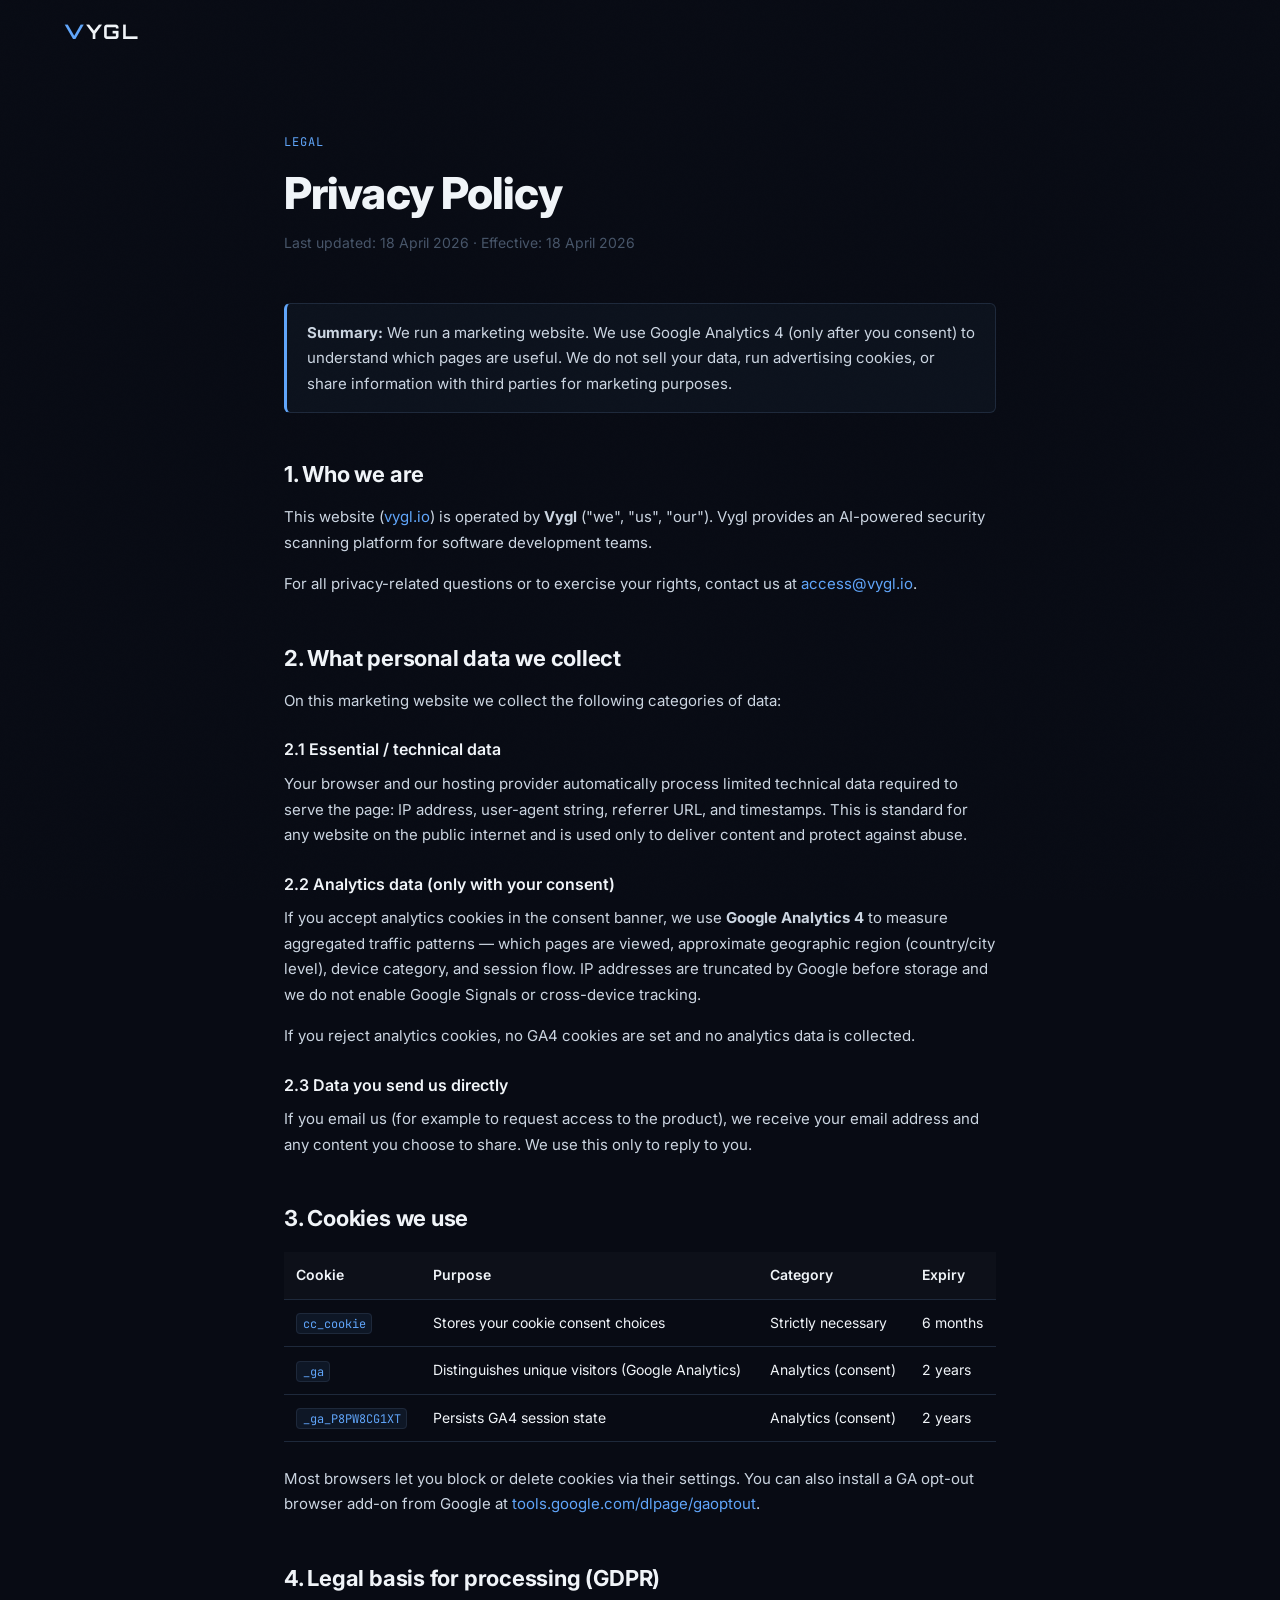
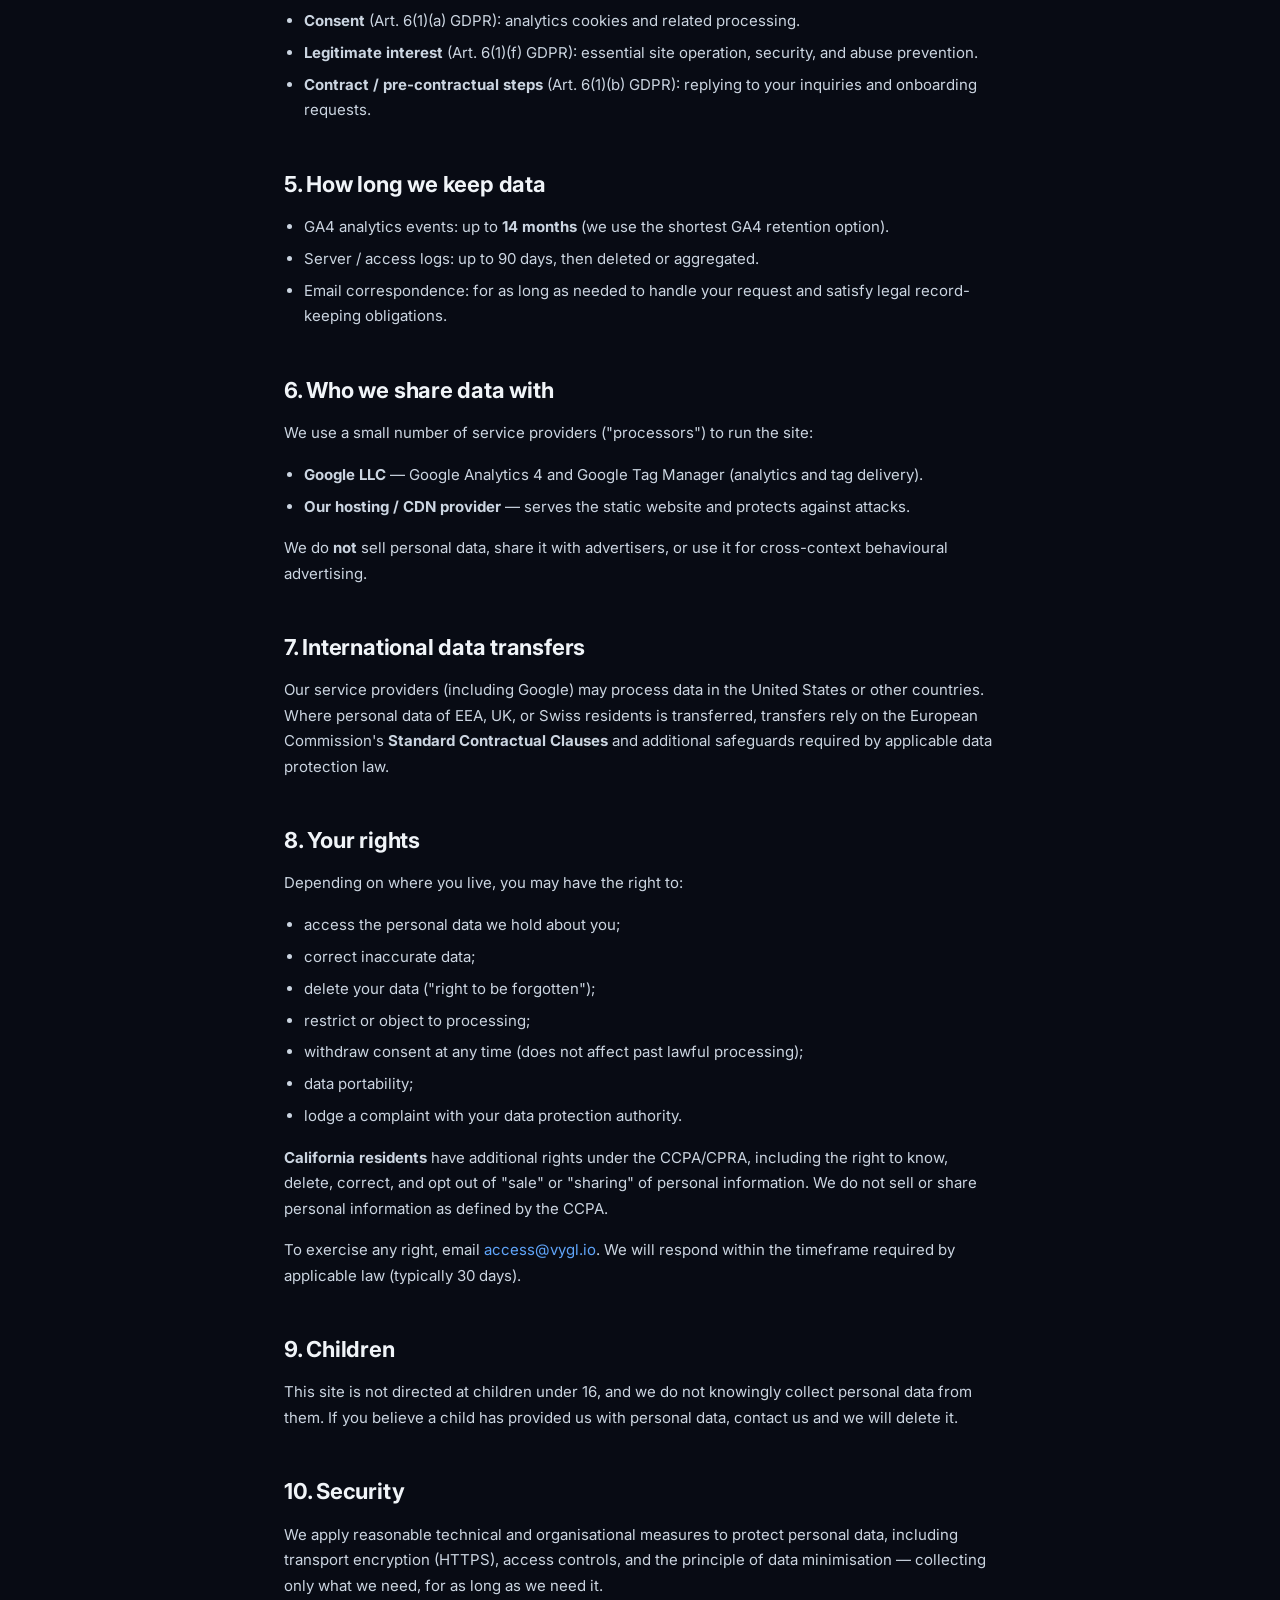
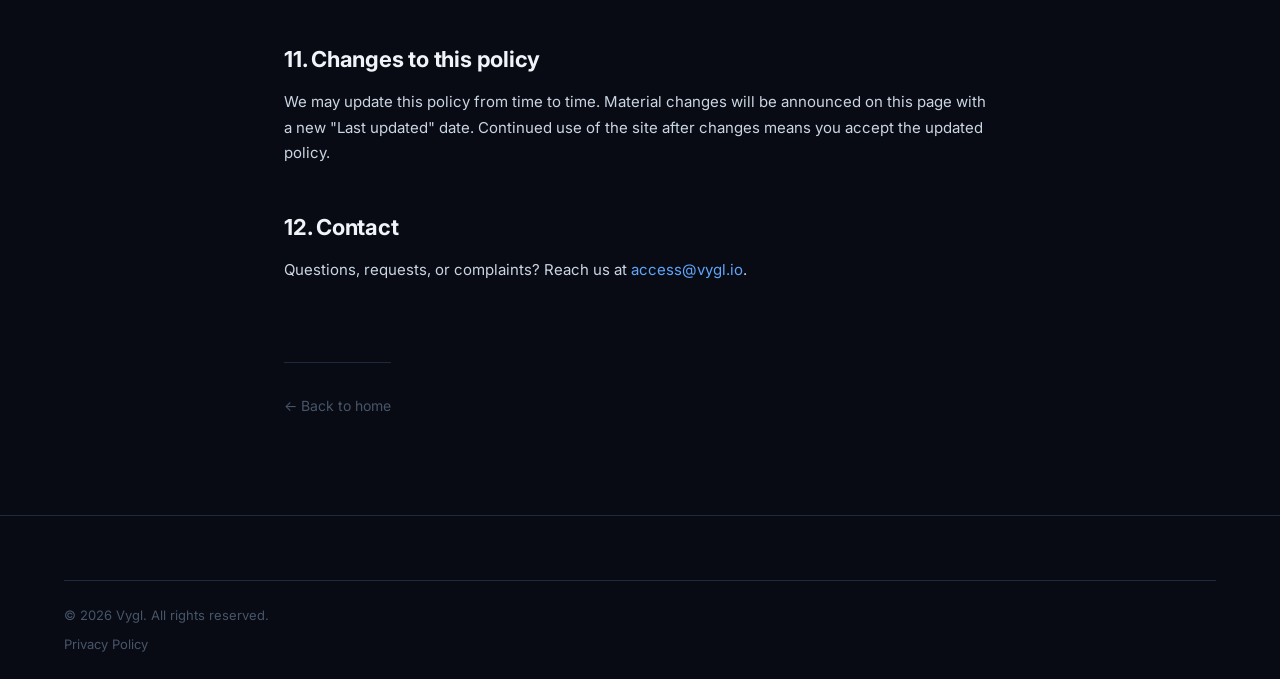
==== privacy.html @ 32848713 "Remove cookie consent banner and Consent Mode v2 Strips CookieConsent v3 library, init script, CSS t" ====
<!DOCTYPE html>
<html lang="en">
<head>
  <meta charset="UTF-8" />
  <meta name="viewport" content="width=device-width, initial-scale=1.0" />

  <!-- Google Tag Manager -->
  <script>(function(w,d,s,l,i){w[l]=w[l]||[];w[l].push({'gtm.start':
  new Date().getTime(),event:'gtm.js'});var f=d.getElementsByTagName(s)[0],
  j=d.createElement(s),dl=l!='dataLayer'?'&l='+l:'';j.async=true;j.src=
  'https://www.googletagmanager.com/gtm.js?id='+i+dl;f.parentNode.insertBefore(j,f);
  })(window,document,'script','dataLayer','GTM-MFRNC7RQ');</script>
  <!-- End Google Tag Manager -->

  <title>Privacy Policy — Vygl</title>
  <meta name="description" content="Vygl's Privacy Policy — what personal data we collect, how we use cookies and analytics, and your rights under GDPR and CCPA." />
  <meta name="robots" content="index, follow" />
  <link rel="canonical" href="https://vygl.io/privacy.html" />

  <meta property="og:type" content="website" />
  <meta property="og:url" content="https://vygl.io/privacy.html" />
  <meta property="og:title" content="Privacy Policy — Vygl" />
  <meta property="og:description" content="How Vygl handles your personal data, cookies, and privacy rights." />
  <meta property="og:image" content="https://vygl.io/og-image.png" />

  <meta name="theme-color" content="#080b14" />

  <link rel="preconnect" href="https://fonts.googleapis.com" />
  <link rel="preconnect" href="https://fonts.gstatic.com" crossorigin />
  <link href="https://fonts.googleapis.com/css2?family=Inter:wght@400;500;600;700;800&family=Orbitron:wght@500;700;900&family=JetBrains+Mono:wght@400;500&display=swap" rel="stylesheet" />
  <link rel="stylesheet" href="styles.css" />
  <link rel="icon" type="image/svg+xml" href="favicon.svg" />
  <link rel="icon" type="image/x-icon" href="favicon.ico" />
  <link rel="apple-touch-icon" href="apple-touch-icon.png" />

  <style>
    .legal-page {
      max-width: 760px;
      margin: 0 auto;
      padding: 8rem 1.5rem 6rem;
      color: var(--fg);
    }
    .legal-page .legal-kicker {
      display: inline-block;
      font-family: 'JetBrains Mono', monospace;
      font-size: 0.75rem;
      letter-spacing: 0.08em;
      color: var(--accent);
      text-transform: uppercase;
      margin-bottom: 1rem;
    }
    .legal-page h1 {
      font-size: clamp(2rem, 4vw, 2.75rem);
      font-weight: 800;
      line-height: 1.15;
      margin: 0 0 0.75rem;
      letter-spacing: -0.02em;
    }
    .legal-page .legal-meta {
      color: var(--fg-faint);
      font-size: 0.875rem;
      margin-bottom: 3rem;
    }
    .legal-page h2 {
      font-size: 1.375rem;
      font-weight: 700;
      margin: 2.75rem 0 0.75rem;
      letter-spacing: -0.01em;
    }
    .legal-page h3 {
      font-size: 1rem;
      font-weight: 600;
      margin: 1.5rem 0 0.5rem;
      color: var(--fg);
    }
    .legal-page p,
    .legal-page li {
      color: var(--fg-dim, #cbd5e1);
      line-height: 1.7;
      font-size: 0.9375rem;
    }
    .legal-page p {
      margin: 0 0 1rem;
    }
    .legal-page ul {
      padding-left: 1.25rem;
      margin: 0 0 1rem;
    }
    .legal-page li {
      margin-bottom: 0.4rem;
    }
    .legal-page a {
      color: var(--accent);
      text-decoration: none;
      border-bottom: 1px solid transparent;
      transition: border-color 0.15s ease;
    }
    .legal-page a:hover {
      border-bottom-color: var(--accent);
    }
    .legal-page table {
      width: 100%;
      border-collapse: collapse;
      margin: 1rem 0 1.5rem;
      font-size: 0.875rem;
    }
    .legal-page th,
    .legal-page td {
      text-align: left;
      padding: 0.75rem;
      border-bottom: 1px solid var(--border);
    }
    .legal-page th {
      color: var(--fg);
      font-weight: 600;
      background: rgba(255, 255, 255, 0.02);
    }
    .legal-page code {
      font-family: 'JetBrains Mono', monospace;
      font-size: 0.85em;
      background: rgba(96, 165, 250, 0.08);
      border: 1px solid var(--border);
      border-radius: 4px;
      padding: 0.1rem 0.35rem;
      color: var(--accent);
    }
    .legal-page .legal-callout {
      border: 1px solid var(--border);
      border-left: 3px solid var(--accent);
      background: rgba(96, 165, 250, 0.04);
      padding: 1rem 1.25rem;
      border-radius: 6px;
      margin: 1.5rem 0;
    }
    .legal-page .legal-callout p:last-child {
      margin-bottom: 0;
    }
    .legal-page .back-link {
      display: inline-flex;
      align-items: center;
      gap: 0.4rem;
      color: var(--fg-faint);
      font-size: 0.875rem;
      margin-top: 4rem;
      padding-top: 2rem;
      border-top: 1px solid var(--border);
    }
  </style>
</head>
<body>

  <!-- Google Tag Manager (noscript) -->
  <noscript><iframe src="https://www.googletagmanager.com/ns.html?id=GTM-MFRNC7RQ"
  height="0" width="0" style="display:none;visibility:hidden"></iframe></noscript>
  <!-- End Google Tag Manager (noscript) -->

  <nav class="navbar" id="navbar">
    <div class="nav-inner">
      <a href="/" class="nav-logo">
        <span class="logo-v">V</span><span class="logo-text">YGL</span>
      </a>
    </div>
  </nav>

  <main class="legal-page">
    <span class="legal-kicker">Legal</span>
    <h1>Privacy Policy</h1>
    <p class="legal-meta">Last updated: 18 April 2026 · Effective: 18 April 2026</p>

    <div class="legal-callout">
      <p><strong>Summary:</strong> We run a marketing website. We use Google Analytics 4 (only after you consent) to understand which pages are useful. We do not sell your data, run advertising cookies, or share information with third parties for marketing purposes.</p>
    </div>

    <h2>1. Who we are</h2>
    <p>This website (<a href="https://vygl.io">vygl.io</a>) is operated by <strong>Vygl</strong> ("we", "us", "our"). Vygl provides an AI-powered security scanning platform for software development teams.</p>
    <p>For all privacy-related questions or to exercise your rights, contact us at <a href="mailto:access@vygl.io">access@vygl.io</a>.</p>

    <h2>2. What personal data we collect</h2>
    <p>On this marketing website we collect the following categories of data:</p>

    <h3>2.1 Essential / technical data</h3>
    <p>Your browser and our hosting provider automatically process limited technical data required to serve the page: IP address, user-agent string, referrer URL, and timestamps. This is standard for any website on the public internet and is used only to deliver content and protect against abuse.</p>

    <h3>2.2 Analytics data (only with your consent)</h3>
    <p>If you accept analytics cookies in the consent banner, we use <strong>Google Analytics 4</strong> to measure aggregated traffic patterns — which pages are viewed, approximate geographic region (country/city level), device category, and session flow. IP addresses are truncated by Google before storage and we do not enable Google Signals or cross-device tracking.</p>
    <p>If you reject analytics cookies, no GA4 cookies are set and no analytics data is collected.</p>

    <h3>2.3 Data you send us directly</h3>
    <p>If you email us (for example to request access to the product), we receive your email address and any content you choose to share. We use this only to reply to you.</p>

    <h2>3. Cookies we use</h2>
    <table>
      <thead>
        <tr><th>Cookie</th><th>Purpose</th><th>Category</th><th>Expiry</th></tr>
      </thead>
      <tbody>
        <tr><td><code>cc_cookie</code></td><td>Stores your cookie consent choices</td><td>Strictly necessary</td><td>6 months</td></tr>
        <tr><td><code>_ga</code></td><td>Distinguishes unique visitors (Google Analytics)</td><td>Analytics (consent)</td><td>2 years</td></tr>
        <tr><td><code>_ga_P8PW8CG1XT</code></td><td>Persists GA4 session state</td><td>Analytics (consent)</td><td>2 years</td></tr>
      </tbody>
    </table>
    <p>Most browsers let you block or delete cookies via their settings. You can also install a GA opt-out browser add-on from Google at <a href="https://tools.google.com/dlpage/gaoptout" target="_blank" rel="noopener">tools.google.com/dlpage/gaoptout</a>.</p>

    <h2>4. Legal basis for processing (GDPR)</h2>
    <ul>
      <li><strong>Consent</strong> (Art. 6(1)(a) GDPR): analytics cookies and related processing.</li>
      <li><strong>Legitimate interest</strong> (Art. 6(1)(f) GDPR): essential site operation, security, and abuse prevention.</li>
      <li><strong>Contract / pre-contractual steps</strong> (Art. 6(1)(b) GDPR): replying to your inquiries and onboarding requests.</li>
    </ul>

    <h2>5. How long we keep data</h2>
    <ul>
      <li>GA4 analytics events: up to <strong>14 months</strong> (we use the shortest GA4 retention option).</li>
      <li>Server / access logs: up to 90 days, then deleted or aggregated.</li>
      <li>Email correspondence: for as long as needed to handle your request and satisfy legal record-keeping obligations.</li>
    </ul>

    <h2>6. Who we share data with</h2>
    <p>We use a small number of service providers ("processors") to run the site:</p>
    <ul>
      <li><strong>Google LLC</strong> — Google Analytics 4 and Google Tag Manager (analytics and tag delivery).</li>
      <li><strong>Our hosting / CDN provider</strong> — serves the static website and protects against attacks.</li>
    </ul>
    <p>We do <strong>not</strong> sell personal data, share it with advertisers, or use it for cross-context behavioural advertising.</p>

    <h2>7. International data transfers</h2>
    <p>Our service providers (including Google) may process data in the United States or other countries. Where personal data of EEA, UK, or Swiss residents is transferred, transfers rely on the European Commission's <strong>Standard Contractual Clauses</strong> and additional safeguards required by applicable data protection law.</p>

    <h2>8. Your rights</h2>
    <p>Depending on where you live, you may have the right to:</p>
    <ul>
      <li>access the personal data we hold about you;</li>
      <li>correct inaccurate data;</li>
      <li>delete your data ("right to be forgotten");</li>
      <li>restrict or object to processing;</li>
      <li>withdraw consent at any time (does not affect past lawful processing);</li>
      <li>data portability;</li>
      <li>lodge a complaint with your data protection authority.</li>
    </ul>
    <p><strong>California residents</strong> have additional rights under the CCPA/CPRA, including the right to know, delete, correct, and opt out of "sale" or "sharing" of personal information. We do not sell or share personal information as defined by the CCPA.</p>
    <p>To exercise any right, email <a href="mailto:access@vygl.io">access@vygl.io</a>. We will respond within the timeframe required by applicable law (typically 30 days).</p>

    <h2>9. Children</h2>
    <p>This site is not directed at children under 16, and we do not knowingly collect personal data from them. If you believe a child has provided us with personal data, contact us and we will delete it.</p>

    <h2>10. Security</h2>
    <p>We apply reasonable technical and organisational measures to protect personal data, including transport encryption (HTTPS), access controls, and the principle of data minimisation — collecting only what we need, for as long as we need it.</p>

    <h2>11. Changes to this policy</h2>
    <p>We may update this policy from time to time. Material changes will be announced on this page with a new "Last updated" date. Continued use of the site after changes means you accept the updated policy.</p>

    <h2>12. Contact</h2>
    <p>Questions, requests, or complaints? Reach us at <a href="mailto:access@vygl.io">access@vygl.io</a>.</p>

    <a href="/" class="back-link">← Back to home</a>
  </main>

  <footer class="footer">
    <div class="container">
      <div class="footer-bottom">
        <p>&copy; 2026 Vygl. All rights reserved.</p>
        <p class="footer-legal">
          <a href="/privacy.html">Privacy Policy</a>
        </p>
      </div>
    </div>
  </footer>
</body>
</html>
---- styles.css ----
/* ═══════════════════════════════════════════
   Vygl Landing Page — Styles
   ═══════════════════════════════════════════ */

/* ─── Reset & Base ─── */
*, *::before, *::after {
  margin: 0;
  padding: 0;
  box-sizing: border-box;
}

.sr-only {
  position: absolute;
  width: 1px;
  height: 1px;
  padding: 0;
  margin: -1px;
  overflow: hidden;
  clip: rect(0, 0, 0, 0);
  white-space: nowrap;
  border: 0;
}

:root {
  --bg: #080b14;
  --bg-elevated: #0a0e1a;
  --bg-card: #111827;
  --fg: #f0f4f8;
  --fg-muted: #94a3b8;
  --fg-faint: #475569;
  --border: #1e293b;
  --border-hover: #334155;
  --accent: #60a5fa;
  --accent-hover: #93bbfd;
  --purple: #a78bfa;
  --purple-bg: rgba(167, 139, 250, 0.1);
  --blue: #60a5fa;
  --blue-bg: rgba(96, 165, 250, 0.1);
  --red: #f87171;
  --red-bg: rgba(248, 113, 113, 0.1);
  --emerald: #34d399;
  --emerald-bg: rgba(52, 211, 153, 0.1);
  --violet: #c084fc;
  --violet-bg: rgba(192, 132, 252, 0.1);
  --orange: #fb923c;
  --yellow: #facc15;
  --cyan: #22d3ee;
  --radius: 12px;
  --radius-sm: 8px;
  --radius-xs: 6px;
  --font-sans: 'Inter', system-ui, -apple-system, sans-serif;
  --font-display: 'Orbitron', sans-serif;
  --font-mono: 'JetBrains Mono', 'Fira Code', monospace;
}

html {
  scroll-behavior: smooth;
  -webkit-font-smoothing: antialiased;
  -moz-osx-font-smoothing: grayscale;
}

body {
  font-family: var(--font-sans);
  background: var(--bg);
  color: var(--fg);
  line-height: 1.6;
  overflow-x: hidden;
}

a {
  color: inherit;
  text-decoration: none;
}

img { max-width: 100%; }

.container {
  max-width: 1200px;
  margin: 0 auto;
  padding: 0 1.5rem;
}

/* ─── Buttons ─── */
.btn {
  display: inline-flex;
  align-items: center;
  gap: 0.5rem;
  padding: 0.625rem 1.25rem;
  border-radius: var(--radius-sm);
  font-size: 0.875rem;
  font-weight: 600;
  cursor: pointer;
  transition: all 0.2s ease;
  border: 1px solid transparent;
  white-space: nowrap;
}

.btn-primary {
  background: linear-gradient(135deg, #3b82f6 0%, #2563eb 100%);
  color: #fff;
  border-color: rgba(96, 165, 250, 0.3);
  box-shadow: 0 0 20px rgba(59, 130, 246, 0.15), inset 0 1px 0 rgba(255,255,255,0.1);
}
.btn-primary:hover {
  background: linear-gradient(135deg, #60a5fa 0%, #3b82f6 100%);
  box-shadow: 0 0 30px rgba(59, 130, 246, 0.25), inset 0 1px 0 rgba(255,255,255,0.1);
  transform: translateY(-1px);
}

.btn-outline {
  border-color: var(--border);
  color: var(--fg-muted);
  background: transparent;
}
.btn-outline:hover {
  border-color: var(--border-hover);
  color: var(--fg);
  background: rgba(255,255,255,0.03);
}

.btn-ghost {
  color: var(--fg-muted);
  background: transparent;
}
.btn-ghost:hover {
  color: var(--fg);
  background: rgba(255,255,255,0.05);
}

.btn-lg {
  padding: 0.75rem 1.75rem;
  font-size: 0.9375rem;
}

/* ─── Navbar ─── */
.navbar {
  position: fixed;
  top: 0;
  left: 0;
  right: 0;
  z-index: 100;
  transition: all 0.3s ease;
  border-bottom: 1px solid transparent;
}

.navbar.scrolled {
  background: rgba(8, 11, 20, 0.85);
  backdrop-filter: blur(20px);
  -webkit-backdrop-filter: blur(20px);
  border-bottom-color: var(--border);
}

.nav-inner {
  max-width: 1200px;
  margin: 0 auto;
  padding: 0 1.5rem;
  height: 4rem;
  display: flex;
  align-items: center;
  justify-content: space-between;
}

.nav-logo {
  font-family: var(--font-display);
  font-weight: 700;
  font-size: 1.25rem;
  letter-spacing: 0.08em;
  display: flex;
  align-items: center;
}

.logo-v { color: var(--accent); }
.logo-text { color: var(--fg); }

.nav-links {
  display: flex;
  align-items: center;
  gap: 2rem;
}

.nav-links a {
  font-size: 0.875rem;
  color: var(--fg-muted);
  transition: color 0.2s;
  font-weight: 500;
}

.nav-links a:hover { color: var(--fg); }

.nav-actions {
  display: flex;
  align-items: center;
  gap: 0.75rem;
}

/* Hamburger button */
.mobile-menu-btn {
  display: none;
  background: none;
  border: none;
  color: var(--fg-muted);
  cursor: pointer;
  padding: 0.5rem;
  width: 40px;
  height: 40px;
  position: relative;
  z-index: 102;
  flex-direction: column;
  align-items: center;
  justify-content: center;
  gap: 5px;
}

.burger-line {
  display: block;
  width: 22px;
  height: 2.5px;
  background: var(--fg);
  border-radius: 2px;
  transition: transform 0.35s cubic-bezier(0.4, 0, 0.2, 1),
              opacity 0.25s ease,
              width 0.3s ease;
  transform-origin: center;
}

.mobile-menu-btn:hover .burger-line {
  background: var(--fg);
}

/* Morph to X when open */
.mobile-menu-btn.active .burger-line-1 {
  transform: translateY(7px) rotate(45deg);
  background: var(--fg);
}

.mobile-menu-btn.active .burger-line-2 {
  opacity: 0;
  width: 0;
}

.mobile-menu-btn.active .burger-line-3 {
  transform: translateY(-7px) rotate(-45deg);
  background: var(--fg);
}

/* Backdrop overlay */
.mobile-nav-overlay {
  position: fixed;
  inset: 0;
  background: rgba(0, 0, 0, 0.5);
  backdrop-filter: blur(4px);
  -webkit-backdrop-filter: blur(4px);
  z-index: 99;
  opacity: 0;
  visibility: hidden;
  transition: opacity 0.35s ease, visibility 0.35s ease;
}

.mobile-nav-overlay.active {
  opacity: 1;
  visibility: visible;
}

/* Slide-in panel */
.mobile-nav {
  position: fixed;
  top: 0;
  right: 0;
  bottom: 0;
  width: min(320px, 85vw);
  z-index: 101;
  background: var(--bg);
  border-left: 1px solid var(--border);
  display: flex;
  flex-direction: column;
  transform: translateX(100%);
  transition: transform 0.4s cubic-bezier(0.4, 0, 0.2, 1);
  box-shadow: -16px 0 48px rgba(0, 0, 0, 0.3);
  overflow-y: auto;
}

.mobile-nav.open {
  transform: translateX(0);
}

/* Nav links */
.mobile-nav-links {
  flex: 1;
  display: flex;
  flex-direction: column;
  padding: 5rem 0 1rem;
}

.mobile-nav-link {
  display: flex;
  align-items: center;
  justify-content: space-between;
  padding: 0.875rem 1.5rem;
  font-size: 1rem;
  font-weight: 500;
  color: var(--fg-muted);
  text-decoration: none;
  border-bottom: 1px solid var(--border);
  transition: color 0.2s, background 0.2s, padding-left 0.3s;
  opacity: 0;
  transform: translateX(20px);
}

.mobile-nav-link:first-child {
  border-top: 1px solid var(--border);
}

.mobile-nav-link svg {
  color: var(--fg-faint);
  opacity: 0;
  transform: translateX(-4px);
  transition: opacity 0.2s, transform 0.2s, color 0.2s;
}

.mobile-nav-link:hover,
.mobile-nav-link:active {
  color: var(--fg);
  background: rgba(255, 255, 255, 0.03);
  padding-left: 1.75rem;
}

.mobile-nav-link:hover svg,
.mobile-nav-link:active svg {
  opacity: 1;
  transform: translateX(0);
  color: var(--accent);
}

/* Staggered entry animation */
.mobile-nav.open .mobile-nav-link {
  opacity: 1;
  transform: translateX(0);
  transition: color 0.2s, background 0.2s, padding-left 0.3s,
              opacity 0.4s ease, transform 0.4s ease;
}

.mobile-nav.open .mobile-nav-link:nth-child(1) { transition-delay: 0.08s; }
.mobile-nav.open .mobile-nav-link:nth-child(2) { transition-delay: 0.13s; }
.mobile-nav.open .mobile-nav-link:nth-child(3) { transition-delay: 0.18s; }
.mobile-nav.open .mobile-nav-link:nth-child(4) { transition-delay: 0.23s; }
.mobile-nav.open .mobile-nav-link:nth-child(5) { transition-delay: 0.28s; }
.mobile-nav.open .mobile-nav-link:nth-child(6) { transition-delay: 0.33s; }

/* Footer area */
.mobile-nav-footer {
  padding: 1.25rem 1.5rem;
  border-top: 1px solid var(--border);
  display: flex;
  flex-direction: column;
  gap: 1rem;
  opacity: 0;
  transform: translateY(10px);
  transition: opacity 0.4s ease 0.3s, transform 0.4s ease 0.3s;
}

.mobile-nav.open .mobile-nav-footer {
  opacity: 1;
  transform: translateY(0);
  transition-delay: 0.35s;
}

.mobile-nav-theme {
  display: flex;
  align-items: center;
}

.mobile-theme-toggle {
  display: flex;
  align-items: center;
  gap: 0.5rem;
  width: auto;
  height: auto;
  padding: 0.5rem 0;
  background: none;
  border: none;
  border-radius: 0;
  justify-content: flex-start;
  cursor: pointer;
  color: var(--fg-muted);
  font-family: var(--font-sans);
  font-size: 0.8125rem;
  transition: color 0.2s;
}

.mobile-theme-toggle svg {
  flex-shrink: 0;
  width: 18px;
  height: 18px;
}

/* Ensure correct icon shows in mobile toggle */
.mobile-theme-toggle .icon-moon,
.mobile-theme-toggle .icon-sun { display: none; }
:root .mobile-theme-toggle .icon-moon { display: block; }
:root .mobile-theme-toggle .icon-sun { display: none; }
[data-theme="light"] .mobile-theme-toggle .icon-sun { display: block; }
[data-theme="light"] .mobile-theme-toggle .icon-moon { display: none; }
[data-theme="dark"] .mobile-theme-toggle .icon-moon { display: block; }
[data-theme="dark"] .mobile-theme-toggle .icon-sun { display: none; }

.mobile-theme-toggle:hover {
  color: var(--fg);
}

.mobile-theme-label {
  font-size: 0.8125rem;
}

.mobile-nav-cta {
  width: 100%;
  justify-content: center;
  padding: 0.75rem 1.25rem;
  font-size: 0.9375rem;
}

/* ─── Hero ─── */
.hero {
  position: relative;
  min-height: 100vh;
  display: flex;
  align-items: center;
  overflow: hidden;
  padding: 6rem 0 4rem;
}

.hero-bg-grid {
  position: absolute;
  inset: 0;
  background-image: radial-gradient(circle, var(--fg-faint) 1px, transparent 1px);
  background-size: 28px 28px;
  opacity: 0.25;
  mask-image: radial-gradient(ellipse 80% 70% at 50% 40%, black 40%, transparent 75%);
  -webkit-mask-image: radial-gradient(ellipse 70% 60% at 50% 40%, black 30%, transparent 70%);
}

.hero-glow {
  position: absolute;
  border-radius: 50%;
  filter: blur(100px);
  pointer-events: none;
}

.hero-glow-1 {
  width: 600px;
  height: 600px;
  background: rgba(59, 130, 246, 0.08);
  top: -10%;
  right: -5%;
  animation: glow-drift 8s ease-in-out infinite;
}

.hero-glow-2 {
  width: 400px;
  height: 400px;
  background: rgba(167, 139, 250, 0.06);
  bottom: 10%;
  left: -5%;
  animation: glow-drift 10s ease-in-out infinite reverse;
}

@keyframes glow-drift {
  0%, 100% { transform: translate(0, 0); }
  50% { transform: translate(20px, -20px); }
}

/* ─── Reusable section background patterns ─── */

/* Dot grid — same as hero, different mask positions */
.section-grid {
  position: absolute;
  inset: 0;
  background-image: radial-gradient(circle, var(--fg-faint) 1px, transparent 1px);
  background-size: 28px 28px;
  opacity: 0.18;
  pointer-events: none;
}

.section-grid-center {
  mask-image: radial-gradient(ellipse 70% 60% at 50% 50%, black 20%, transparent 65%);
  -webkit-mask-image: radial-gradient(ellipse 70% 60% at 50% 50%, black 20%, transparent 65%);
}

.section-grid-right {
  mask-image: radial-gradient(ellipse 60% 70% at 70% 50%, black 20%, transparent 65%);
  -webkit-mask-image: radial-gradient(ellipse 60% 70% at 70% 50%, black 20%, transparent 65%);
}

.section-grid-left {
  mask-image: radial-gradient(ellipse 60% 70% at 30% 50%, black 20%, transparent 65%);
  -webkit-mask-image: radial-gradient(ellipse 60% 70% at 30% 50%, black 20%, transparent 65%);
}

/* Floating particles — reusable sparkle pattern */
.section-particles {
  position: absolute;
  inset: 0;
  pointer-events: none;
  overflow: hidden;
}

.section-particles::before,
.section-particles::after {
  content: '';
  position: absolute;
  width: 3px;
  height: 3px;
  border-radius: 50%;
  opacity: 0;
  animation: sparkle-float 6s ease-in-out infinite;
}

/* Blue-themed particles (for AI Demo) */
.particles-blue::before {
  top: 25%;
  left: 10%;
  background: var(--blue);
  animation-delay: 0s;
  box-shadow:
    150px 30px 0 0 rgba(96,165,250,0.25),
    350px -20px 0 0 rgba(96,165,250,0.2),
    550px 50px 0 0 rgba(167,139,250,0.2),
    750px -10px 0 0 rgba(96,165,250,0.15);
}

.particles-blue::after {
  top: 65%;
  right: 15%;
  background: var(--purple);
  animation-delay: 3s;
  box-shadow:
    -120px 20px 0 0 rgba(167,139,250,0.2),
    -320px -40px 0 0 rgba(96,165,250,0.25),
    -520px 30px 0 0 rgba(167,139,250,0.15),
    -100px -100px 0 0 rgba(96,165,250,0.2);
}

/* Emerald-themed particles (for Benefits) */
.particles-emerald::before {
  top: 20%;
  left: 12%;
  background: var(--emerald);
  animation-delay: 1s;
  box-shadow:
    180px 25px 0 0 rgba(52,211,153,0.2),
    400px -15px 0 0 rgba(34,211,233,0.2),
    620px 40px 0 0 rgba(52,211,153,0.15),
    840px -25px 0 0 rgba(34,211,233,0.18);
}

.particles-emerald::after {
  top: 70%;
  right: 10%;
  background: var(--cyan);
  animation-delay: 4s;
  box-shadow:
    -150px 15px 0 0 rgba(34,211,233,0.2),
    -370px -35px 0 0 rgba(52,211,153,0.2),
    -80px -90px 0 0 rgba(34,211,233,0.15);
}

[data-theme="light"] .section-grid { opacity: 0.1; }
[data-theme="light"] .section-particles { opacity: 0; }

.hero-inner {
  position: relative;
  max-width: 1400px;
  margin: 0 auto;
  padding: 0 2rem;
  display: flex;
  flex-direction: column;
  align-items: center;
  gap: 3.5rem;
}

.hero-content {
  text-align: center;
  max-width: 800px;
}

.hero-subtitle {
  margin-left: auto;
  margin-right: auto;
}

.hero-cta {
  justify-content: center;
}

.hero-demo {
  width: 100%;
}


.hero-badge {
  display: inline-flex;
  align-items: center;
  gap: 0.5rem;
  padding: 0.375rem 1rem;
  border-radius: 100px;
  border: 1px solid var(--border);
  background: rgba(255,255,255,0.03);
  font-size: 0.8125rem;
  font-weight: 500;
  color: var(--fg-muted);
  margin-bottom: 1.5rem;
}

.hero-badge svg { color: var(--accent); }

.hero-title {
  font-family: var(--font-display);
  font-weight: 800;
  font-size: clamp(2.5rem, 5vw, 3.75rem);
  line-height: 1.1;
  letter-spacing: -0.01em;
  margin-bottom: 1.5rem;
}

.hero-accent {
  background: linear-gradient(135deg, #60a5fa 0%, #a78bfa 50%, #34d399 100%);
  -webkit-background-clip: text;
  -webkit-text-fill-color: transparent;
  background-clip: text;
}

.hero-subtitle {
  font-size: 1.125rem;
  color: var(--fg-muted);
  line-height: 1.7;
  max-width: 700px;
  margin-bottom: 2rem;
}

.hero-cta {
  display: flex;
  gap: 1rem;
  flex-wrap: wrap;
  margin-bottom: 1.5rem;
}

.hero-trust {
  font-size: 0.8125rem;
  color: var(--fg-faint);
}

.hero-editor {
  width: 680px;
  border-radius: var(--radius);
  border: 1px solid var(--border);
  overflow: hidden;
  display: flex;
  flex-direction: column;
  box-shadow:
    0 4px 6px rgba(0,0,0,0.2),
    0 24px 80px rgba(0,0,0,0.45),
    0 0 60px rgba(59, 130, 246, 0.06);
}

.editor-chrome {
  display: flex;
  align-items: center;
  gap: 1rem;
  padding: 0.625rem 1rem;
  background: #0d1120;
  border-bottom: 1px solid var(--border);
}

.editor-dots {
  display: flex;
  gap: 6px;
}

.editor-tabs {
  display: flex;
  gap: 0;
}

.editor-tab {
  font-family: var(--font-mono);
  font-size: 0.6875rem;
  padding: 0.25rem 0.875rem;
  color: var(--fg-faint);
  border: none;
  border-right: 1px solid var(--border);
  background: transparent;
  cursor: pointer;
  transition: color 0.2s, background 0.2s;
}

.editor-tab:hover {
  color: var(--fg-muted);
}

.editor-tab.active {
  color: var(--fg-muted);
  background: rgba(255,255,255,0.03);
}

/* Tab nudge animation */
.editor-tab.tab-nudge {
  animation: tab-nudge 2s ease-in-out infinite;
}

@keyframes tab-nudge {
  0%, 100% { color: var(--fg-faint); background: transparent; }
  50% { color: var(--accent); background: rgba(96, 165, 250, 0.08); }
}

/* Editor panels */
.editor-panel {
  display: none;
}

.editor-panel.active {
  display: block;
}

.editor-body {
  position: relative;
  background: #080b14;
  padding: 0.75rem 0;
  font-family: var(--font-mono);
  font-size: 0.8125rem;
  line-height: 1.75;
  height: 320px;
  overflow: hidden;
}

.editor-lines {
  position: relative;
  z-index: 1;
}

.code-line {
  padding: 0 1rem 0 0;
  white-space: pre;
  border-left: 3px solid transparent;
  transition: background 0.3s ease;
}

.ln {
  display: inline-block;
  width: 3rem;
  text-align: right;
  padding-right: 1rem;
  color: var(--fg-faint);
  user-select: none;
  opacity: 0.5;
}

.flagged-line {
  background: rgba(248, 113, 113, 0.04);
}

.flagged-line.sast-flag {
  border-left-color: rgba(167, 139, 250, 0.6);
  background: rgba(167, 139, 250, 0.04);
}

.flagged-line.secrets-flag {
  border-left-color: rgba(248, 113, 113, 0.6);
  background: rgba(248, 113, 113, 0.04);
}

.flagged-line.sca-flag {
  border-left-color: rgba(96, 165, 250, 0.6);
  background: rgba(96, 165, 250, 0.04);
}

.flagged-line.sca-flag-med {
  border-left-color: rgba(250, 204, 21, 0.5);
  background: rgba(250, 204, 21, 0.03);
}

.flagged-line.iac-flag {
  border-left-color: rgba(52, 211, 153, 0.6);
  background: rgba(52, 211, 153, 0.04);
}

/* Scan sweep line */
.editor-scan-line {
  position: absolute;
  left: 0;
  right: 0;
  height: 2px;
  background: linear-gradient(90deg, transparent 0%, var(--accent) 30%, var(--accent) 70%, transparent 100%);
  opacity: 0;
  z-index: 2;
  animation: code-scan 4s ease-in-out infinite;
  box-shadow: 0 0 12px rgba(96, 165, 250, 0.4), 0 0 4px rgba(96, 165, 250, 0.6);
}

@keyframes code-scan {
  0% { top: 0%; opacity: 0; }
  5% { opacity: 0.8; }
  85% { opacity: 0.8; }
  100% { top: 100%; opacity: 0; }
}

/* Findings panel — styles defined below with scan-demo-layout */

/* Staggered appear animation */
.anim-tag {
  opacity: 0;
  animation: tag-appear 0.35s ease-out forwards;
}

.anim-d1 { animation-delay: 0.6s; }
.anim-d2 { animation-delay: 1s; }
.anim-d3 { animation-delay: 1.4s; }

@keyframes tag-appear {
  from { opacity: 0; transform: translateY(6px); }
  to   { opacity: 1; transform: translateY(0); }
}

/* Re-trigger animations on tab switch */
.findings-panel-inner:not(.active) .anim-tag {
  animation: none;
  opacity: 0;
}

.findings-panel-inner.active .anim-tag {
  animation: tag-appear 0.35s ease-out forwards;
}

/* Editor status bar */
.editor-status {
  display: flex;
  align-items: center;
  justify-content: space-between;
  padding: 0.4rem 1rem;
  background: #0d1120;
  border-top: 1px solid var(--border);
  font-family: var(--font-mono);
  font-size: 0.625rem;
}

.status-left {
  display: flex;
  align-items: center;
  gap: 0.5rem;
  color: var(--fg-muted);
}

.status-scan-indicator {
  width: 6px;
  height: 6px;
  border-radius: 50%;
  background: var(--emerald);
  animation: status-blink 1.5s ease-in-out infinite;
}

@keyframes status-blink {
  0%, 100% { opacity: 1; }
  50% { opacity: 0.3; }
}

.status-right {
  display: flex;
  gap: 0.375rem;
}

.status-tag {
  padding: 0.1rem 0.4rem;
  border-radius: 3px;
  font-weight: 600;
  letter-spacing: 0.04em;
  font-size: 0.5625rem;
}

.status-tag-purple { color: var(--purple); background: var(--purple-bg); }
.status-tag-blue { color: var(--blue); background: var(--blue-bg); }
.status-tag-red { color: var(--red); background: var(--red-bg); }
.status-tag-emerald { color: var(--emerald); background: var(--emerald-bg); }

/* Hero demo area */
.hero-demo {
  min-width: 0;
}

.scan-demo-layout {
  position: relative;
  display: flex;
  gap: 1.75rem;
  align-items: flex-start;
}

.scan-demo-layout .hero-editor {
  flex-shrink: 0;
}

.scan-demo-layout .findings-panel {
  position: relative;
  flex: 1;
  min-width: 340px;
}

.findings-panel-inner:not(.active) {
  display: none;
}

.findings-panel-inner {
  position: relative;
}

.findings-panel-inner.active {
  display: block;
}

/* Finding rows — absolutely positioned to align with code lines */
.fp-row {
  position: absolute;
  left: 1.75rem;
  right: 0;
  display: flex;
  align-items: center;
  gap: 0.5rem;
  padding: 0.375rem 0.625rem;
  border-radius: var(--radius-xs);
  border: 1px solid var(--border);
  background: var(--bg-elevated);
  font-family: var(--font-mono);
  font-size: 0.75rem;
}

/* Gradient connector from editor to finding */
.fp-row::before {
  content: '';
  position: absolute;
  right: 100%;
  top: 50%;
  width: 1.75rem;
  height: 1px;
  background: linear-gradient(90deg, transparent, var(--border-hover));
}

.fp-dot {
  width: 5px;
  height: 5px;
  border-radius: 50%;
  flex-shrink: 0;
}

.fp-dot-red    { background: var(--red); box-shadow: 0 0 6px rgba(248,113,113,0.4); }
.fp-dot-purple { background: var(--purple); box-shadow: 0 0 6px rgba(167,139,250,0.4); }
.fp-dot-emerald{ background: var(--emerald); box-shadow: 0 0 6px rgba(52,211,153,0.4); }
.fp-dot-yellow { background: var(--yellow); box-shadow: 0 0 6px rgba(250,204,21,0.4); }

.fp-class {
  font-size: 0.5625rem;
  font-weight: 700;
  letter-spacing: 0.05em;
  padding: 0.125rem 0.375rem;
  border-radius: 3px;
  flex-shrink: 0;
  text-transform: uppercase;
}

.fp-class-purple { color: var(--purple); background: rgba(167,139,250,0.12); }
.fp-class-blue   { color: var(--blue); background: rgba(96,165,250,0.12); }
.fp-class-red    { color: var(--red); background: rgba(248,113,113,0.12); }
.fp-class-emerald{ color: var(--emerald); background: rgba(52,211,153,0.12); }

.fp-desc {
  flex: 1;
  min-width: 0;
  color: var(--fg-muted);
  white-space: nowrap;
  overflow: hidden;
  text-overflow: ellipsis;
}

.fp-badge {
  font-size: 0.5625rem;
  font-weight: 700;
  letter-spacing: 0.06em;
  padding: 0.125rem 0.375rem;
  border-radius: 3px;
  flex-shrink: 0;
}

.fp-crit { color: var(--red); background: rgba(248,113,113,0.12); }
.fp-high { color: var(--orange); background: rgba(251,146,60,0.12); }
.fp-med  { color: var(--yellow); background: rgba(250,204,21,0.12); }

/* ─── Social Proof ─── */
.social-proof {
  padding: 3rem 0;
  border-top: 1px solid var(--border);
  border-bottom: 1px solid var(--border);
  background: var(--bg-elevated);
}

.proof-grid {
  display: flex;
  align-items: center;
  justify-content: center;
  gap: 2.5rem;
  flex-wrap: wrap;
}

.proof-item {
  display: flex;
  align-items: center;
  gap: 0.625rem;
  color: var(--fg-muted);
  font-size: 0.875rem;
}

.proof-item svg { color: var(--fg-faint); flex-shrink: 0; }
.proof-item strong { color: var(--fg); font-weight: 700; }

.proof-divider {
  width: 1px;
  height: 24px;
  background: var(--border);
}

/* ─── Section Shared ─── */
.section-header {
  text-align: center;
  margin-bottom: 3.5rem;
}

.section-badge {
  display: inline-flex;
  align-items: center;
  padding: 0.3rem 0.875rem;
  border-radius: 100px;
  border: 1px solid var(--border);
  background: rgba(255,255,255,0.03);
  font-size: 0.75rem;
  font-weight: 600;
  color: var(--accent);
  letter-spacing: 0.04em;
  text-transform: uppercase;
  margin-bottom: 1rem;
}

.section-title {
  font-family: var(--font-display);
  font-weight: 700;
  font-size: clamp(1.75rem, 3vw, 2.5rem);
  margin-bottom: 1rem;
  letter-spacing: -0.01em;
}

.section-subtitle {
  font-size: 1.0625rem;
  color: var(--fg-muted);
  max-width: 600px;
  margin: 0 auto;
  line-height: 1.7;
}

/* ─── Features / Layers ─── */
.features {
  padding: 6rem 0;
  position: relative;
  overflow: hidden;
}

/* Engines layout */
.engines-layout {
  max-width: 960px;
  margin: 0 auto;
}

.engines-grid {
  display: grid;
  grid-template-columns: repeat(4, 1fr);
  gap: 0.75rem;
}

/* Individual engine card */
.engine-card {
  position: relative;
  padding: 1.25rem;
  border-radius: var(--radius-sm);
  border: 1px solid var(--border);
  background: var(--bg-elevated);
  overflow: hidden;
  transition: border-color 0.2s, transform 0.2s;
}

.engine-card:hover {
  border-color: var(--border-hover);
  transform: translateY(-2px);
}

/* Top color indicator line */
.engine-indicator {
  position: absolute;
  top: 0;
  left: 0;
  right: 0;
  height: 2px;
}

.engine-ind-purple { background: var(--purple); }
.engine-ind-blue   { background: var(--blue); }
.engine-ind-red    { background: var(--red); }
.engine-ind-emerald{ background: var(--emerald); }

.engine-top {
  display: flex;
  align-items: center;
  gap: 0.5rem;
  margin-bottom: 0.75rem;
}

.engine-name {
  font-family: var(--font-mono);
  font-size: 0.625rem;
  color: var(--fg-faint);
}

.engine-card h3 {
  font-size: 0.875rem;
  font-weight: 700;
  color: var(--fg);
  margin-bottom: 0.375rem;
}

.engine-card p {
  font-size: 0.75rem;
  color: var(--fg-muted);
  line-height: 1.6;
  margin: 0 0 0.75rem 0;
}

/* Shared label styles */
.node-label {
  font-family: var(--font-mono);
  font-size: 0.5625rem;
  font-weight: 700;
  padding: 0.125rem 0.4rem;
  border-radius: 3px;
  letter-spacing: 0.06em;
  text-transform: uppercase;
}

.node-label-purple { color: var(--purple); background: var(--purple-bg); }
.node-label-blue   { color: var(--blue); background: var(--blue-bg); }
.node-label-red    { color: var(--red); background: var(--red-bg); }
.node-label-emerald{ color: var(--emerald); background: var(--emerald-bg); }
.node-label-violet { color: var(--violet); background: var(--violet-bg); }

/* Detection tags */
.node-detects {
  display: flex;
  flex-wrap: wrap;
  gap: 0.25rem;
}

.node-detects span {
  font-size: 0.5625rem;
  font-weight: 500;
  color: var(--fg-faint);
  padding: 0.1rem 0.4rem;
  border-radius: 3px;
  background: rgba(255,255,255,0.03);
  border: 1px solid rgba(255,255,255,0.06);
}

.engine-card:hover .node-detects span,
.ai-engine-card:hover .node-detects span {
  border-color: rgba(255,255,255,0.1);
}

/* Connector arrows between engines and AI */
.engines-connector {
  display: flex;
  flex-direction: column;
  align-items: center;
  padding: 0.5rem 0;
}

.connector-lines {
  display: flex;
  gap: calc((960px - 4 * 1px) / 5);
  justify-content: center;
  width: 100%;
  padding: 0 15%;
}

.conn-line {
  width: 2px;
  height: 20px;
  opacity: 0.4;
}

.conn-line-purple { background: var(--purple); }
.conn-line-blue   { background: var(--blue); }
.conn-line-red    { background: var(--red); }
.conn-line-emerald{ background: var(--emerald); }

.connector-merge {
  color: var(--fg-faint);
  opacity: 0.4;
  margin-top: -2px;
}

/* AI verification card — full width */
.ai-engine-card {
  position: relative;
  margin-top: 0;
  border-radius: var(--radius-sm);
  border: 1px solid rgba(192,132,252,0.2);
  background: linear-gradient(135deg, var(--bg-elevated) 0%, rgba(192,132,252,0.04) 100%);
  overflow: hidden;
  transition: border-color 0.2s;
}

.ai-engine-card:hover {
  border-color: rgba(192,132,252,0.35);
}

.ai-engine-glow {
  position: absolute;
  top: -40px;
  right: -40px;
  width: 160px;
  height: 160px;
  border-radius: 50%;
  background: var(--violet);
  filter: blur(80px);
  opacity: 0.06;
  pointer-events: none;
}

.ai-engine-inner {
  display: flex;
  gap: 2rem;
  padding: 1.5rem;
  align-items: flex-start;
}

.ai-engine-left {
  flex: 1;
  min-width: 0;
}

.ai-engine-left h3 {
  font-size: 1rem;
  font-weight: 700;
  color: var(--fg);
  margin-bottom: 0.375rem;
}

.ai-engine-left p {
  font-size: 0.8125rem;
  color: var(--fg-muted);
  line-height: 1.6;
  margin: 0;
}

/* AI stats on the right */
.ai-engine-right {
  display: flex;
  flex-direction: column;
  gap: 0.75rem;
  flex-shrink: 0;
}

.ai-engine-stat {
  display: flex;
  align-items: center;
  gap: 0.625rem;
  padding: 0.5rem 0.75rem;
  border-radius: var(--radius-xs);
  background: rgba(255,255,255,0.02);
  border: 1px solid rgba(255,255,255,0.05);
}

.ai-stat-icon {
  display: flex;
  align-items: center;
  justify-content: center;
  flex-shrink: 0;
}

.ai-stat-red { color: #ef4444; }
.ai-stat-green { color: #22c55e; }

.ai-stat-label {
  display: block;
  font-size: 0.5625rem;
  color: var(--fg-faint);
  text-transform: uppercase;
  letter-spacing: 0.04em;
}

.ai-stat-value {
  display: block;
  font-size: 0.75rem;
  color: var(--fg);
  font-weight: 600;
}

@media (max-width: 768px) {
  .engines-grid {
    grid-template-columns: repeat(2, 1fr);
  }

  .connector-lines {
    display: none;
  }

  .ai-engine-inner {
    flex-direction: column;
    gap: 1rem;
  }

  .ai-engine-right {
    flex-direction: row;
    flex-wrap: wrap;
  }
}

/* ─── How It Works ─── */
.how-it-works {
  padding: 6rem 0;
  background: var(--bg-elevated);
  border-top: 1px solid var(--border);
  border-bottom: 1px solid var(--border);
  position: relative;
  overflow: hidden;
}

.dash-glow {
  position: absolute;
  border-radius: 50%;
  filter: blur(100px);
  pointer-events: none;
}

.dash-glow-1 {
  width: 500px;
  height: 500px;
  background: rgba(96, 165, 250, 0.035);
  top: -10%;
  right: -8%;
  animation: glow-drift 10s ease-in-out infinite;
}

/* Dashboard mock */
.dash-mock {
  max-width: 960px;
  margin: 0 auto;
  border-radius: var(--radius);
  border: 1px solid var(--border);
  overflow: hidden;
  box-shadow:
    0 4px 6px rgba(0,0,0,0.2),
    0 24px 80px rgba(0,0,0,0.45),
    0 0 60px rgba(59,130,246,0.05);
}

.dash-chrome {
  display: flex;
  align-items: center;
  gap: 0.75rem;
  padding: 0.625rem 1rem;
  background: #0d1120;
  border-bottom: 1px solid var(--border);
}

.dash-dots { display: flex; gap: 6px; }

.dash-url {
  flex: 1;
  text-align: center;
  font-family: var(--font-mono);
  font-size: 0.6875rem;
  color: var(--fg-faint);
}

.dash-body {
  display: flex;
  background: var(--bg);
}

/* Sidebar */
.dash-sidebar {
  width: 150px;
  background: #060910;
  border-right: 1px solid var(--border);
  padding: 0.75rem 0;
  flex-shrink: 0;
}

.dash-logo {
  padding: 0 0.75rem 0.75rem;
  border-bottom: 1px solid var(--border);
  margin-bottom: 0.5rem;
}

.dash-nav-item {
  display: flex;
  align-items: center;
  gap: 0.5rem;
  padding: 0.35rem 0.75rem;
  font-size: 0.6875rem;
  color: var(--fg-faint);
}

.dash-nav-active {
  color: var(--fg);
  background: rgba(255,255,255,0.04);
  border-right: 2px solid var(--accent);
}

/* Main */
.dash-main {
  flex: 1;
  padding: 1rem;
  display: flex;
  flex-direction: column;
  gap: 0.75rem;
  min-width: 0;
}

/* Key Metrics Strip */
.dash-metrics {
  display: grid;
  grid-template-columns: repeat(4, 1fr);
  gap: 0.5rem;
}

.dash-metric {
  padding: 0.5rem 0.625rem;
  border-radius: var(--radius-xs);
  border: 1px solid var(--border);
  background: var(--bg-elevated);
}

.dash-metric-top {
  display: flex;
  align-items: center;
  gap: 0.375rem;
  margin-bottom: 0.25rem;
  color: var(--fg-faint);
}

.dash-metric-label {
  font-size: 0.5625rem;
  text-transform: uppercase;
  letter-spacing: 0.04em;
  color: var(--fg-faint);
}

.dash-metric-value {
  display: block;
  font-size: 1.125rem;
  font-weight: 700;
  color: var(--fg);
  font-family: var(--font-display);
  letter-spacing: -0.01em;
}

.dash-metric-val-red { color: #ef4444; }
.dash-metric-val-green { color: #22c55e; }

/* Area chart */
.dash-chart-card {
  border: 1px solid var(--border);
  border-radius: var(--radius-xs);
  background: var(--bg-elevated);
  padding: 0.75rem;
}

.dash-chart-head {
  display: flex;
  align-items: center;
  justify-content: space-between;
  margin-bottom: 0.5rem;
}

.dash-chart-title {
  font-size: 0.6875rem;
  color: var(--fg-faint);
}

.dash-chart-controls {
  display: flex;
  align-items: center;
  gap: 0.5rem;
}

.dash-chart-toggle {
  display: flex;
  gap: 0.125rem;
  font-size: 0.5625rem;
  color: var(--fg-faint);
  background: rgba(255,255,255,0.03);
  border-radius: 3px;
  padding: 1px;
}

.dash-chart-toggle span {
  padding: 0.1rem 0.35rem;
  border-radius: 2px;
  cursor: default;
}

.dash-toggle-active {
  background: rgba(96,165,250,0.12);
  color: var(--accent) !important;
}

.dash-chart-range {
  display: flex;
  gap: 0.125rem;
  font-size: 0.5625rem;
  color: var(--fg-faint);
}

.dash-chart-range span {
  padding: 0.1rem 0.35rem;
  border-radius: 3px;
  cursor: default;
}

.dash-range-active {
  background: rgba(255,255,255,0.06);
  color: var(--fg) !important;
}

.dash-area-chart {
  height: 80px;
}

.dash-area-svg {
  width: 100%;
  height: 100%;
}

.dash-chart-legend {
  display: flex;
  gap: 1rem;
  justify-content: center;
  margin-top: 0.375rem;
  font-size: 0.5625rem;
  color: var(--fg-faint);
}

.dash-chart-legend span {
  display: flex;
  align-items: center;
  gap: 0.375rem;
}

.dash-legend-line {
  display: inline-block;
  width: 16px;
  height: 2px;
  border-radius: 1px;
}

.dash-legend-red   { background: #ef4444; }
.dash-legend-green { background: #22c55e; }

/* Bottom row: severity + table */
.dash-bottom {
  display: flex;
  gap: 0.75rem;
}

/* AI Insights card */
.dash-ai-card {
  width: 220px;
  flex-shrink: 0;
  border: 1px solid var(--border);
  border-radius: var(--radius-xs);
  background: var(--bg-elevated);
  display: flex;
  flex-direction: column;
}

.dash-ai-header {
  display: flex;
  align-items: center;
  justify-content: space-between;
  padding: 0.5rem 0.625rem;
  border-bottom: 1px solid var(--border);
}

.dash-ai-title {
  display: flex;
  align-items: center;
  gap: 0.375rem;
  font-size: 0.6875rem;
  font-weight: 600;
  color: var(--fg);
}

.dash-ai-title svg { color: var(--violet); }

.dash-ai-status {
  display: flex;
  align-items: center;
  gap: 0.3rem;
  font-size: 0.5625rem;
  color: var(--fg-faint);
}

.dash-ai-dot {
  width: 5px;
  height: 5px;
  border-radius: 50%;
  background: #22c55e;
  box-shadow: 0 0 6px rgba(34,197,94,0.5);
}

/* Coverage */
.dash-ai-coverage {
  padding: 0.5rem 0.625rem;
  border-bottom: 1px solid var(--border);
}

.dash-ai-coverage-row {
  display: flex;
  justify-content: space-between;
  font-size: 0.5625rem;
  color: var(--fg-faint);
  margin-bottom: 0.375rem;
}

.dash-ai-pct {
  font-weight: 700;
  color: var(--fg);
}

.dash-ai-bar {
  display: flex;
  height: 5px;
  border-radius: 3px;
  overflow: hidden;
  background: rgba(255,255,255,0.06);
  gap: 1px;
}

.dash-ai-bar-seg {
  height: 100%;
  border-radius: 2px;
}

/* Verdicts */
.dash-ai-verdicts {
  padding: 0.375rem 0;
}

.dash-ai-verdict {
  display: flex;
  align-items: center;
  gap: 0.375rem;
  padding: 0.25rem 0.625rem;
  font-size: 0.5625rem;
  color: var(--fg-muted);
}

.dash-ai-vdot {
  width: 5px;
  height: 5px;
  border-radius: 2px;
  flex-shrink: 0;
}

.dash-ai-verdict strong {
  margin-left: auto;
  color: var(--fg);
  font-weight: 600;
}

.dash-ai-vpct {
  width: 1.75rem;
  text-align: right;
  color: var(--fg-faint);
  font-size: 0.5rem;
}

/* Confidence footer */
.dash-ai-confidence {
  display: flex;
  align-items: center;
  gap: 0.5rem;
  padding: 0.375rem 0.625rem;
  border-top: 1px solid var(--border);
  background: rgba(255,255,255,0.02);
}

.dash-ai-conf-label {
  font-size: 0.5rem;
  color: var(--fg-faint);
  margin-right: auto;
}

.dash-ai-conf-val {
  font-size: 0.5625rem;
  font-weight: 600;
}

.dash-ai-conf-green { color: #22c55e; }
.dash-ai-conf-yellow { color: #eab308; }
.dash-ai-conf-red { color: #ef4444; }

.dash-table-title {
  font-size: 0.6875rem;
  color: var(--fg-faint);
  margin-bottom: 0.5rem;
}

/* TP/FP cell colors */
.dash-tp { color: #ef4444; }
.dash-fp { color: #22c55e; }

/* Table */
.dash-table-card {
  flex: 1;
  border: 1px solid var(--border);
  border-radius: var(--radius-xs);
  background: var(--bg-elevated);
  padding: 0.75rem;
  min-width: 0;
}

.dash-table {
  border: 1px solid var(--border);
  border-radius: var(--radius-xs);
  overflow: hidden;
}

.dash-table-head {
  display: grid;
  grid-template-columns: 1fr 2.5rem 1.75rem 1.75rem 2.5rem;
  gap: 0.375rem;
  padding: 0.3rem 0.625rem;
  background: rgba(255,255,255,0.02);
  border-bottom: 1px solid var(--border);
  font-size: 0.5625rem;
  color: var(--fg-faint);
  text-transform: uppercase;
  letter-spacing: 0.04em;
}

.dash-table-row {
  display: grid;
  grid-template-columns: 1fr 2.5rem 1.75rem 1.75rem 2.5rem;
  gap: 0.375rem;
  padding: 0.3rem 0.625rem;
  border-bottom: 1px solid var(--border);
  font-size: 0.625rem;
  color: var(--fg-muted);
  align-items: center;
}

.dash-table-row:last-child { border-bottom: none; }

.dash-table-row span:first-child {
  overflow: hidden;
  text-overflow: ellipsis;
  white-space: nowrap;
}

.dash-sev-red    { color: var(--red); }
.dash-sev-orange { color: var(--orange); }
.dash-type-purple  { color: var(--purple); }
.dash-type-blue    { color: var(--blue); }
.dash-type-red     { color: var(--red); }
.dash-type-emerald { color: var(--emerald); }

@media (max-width: 768px) {
  .dash-sidebar { display: none; }
  .dash-metrics { grid-template-columns: repeat(2, 1fr); }
  .dash-bottom { flex-direction: column; }
  .dash-ai-card { width: 100%; }
}



/* ─── AI Demo ─── */
.ai-demo-section {
  padding: 6rem 0;
  position: relative;
  overflow: hidden;
}

.ai-demo-mock {
  max-width: 960px;
  margin: 0 auto;
  border-radius: var(--radius);
  border: 1px solid var(--border);
  overflow: hidden;
  box-shadow:
    0 4px 6px rgba(0,0,0,0.2),
    0 24px 80px rgba(0,0,0,0.45),
    0 0 60px rgba(192,132,252,0.06);
}

.ai-demo-body {
  display: flex;
  background: var(--bg);
  min-height: 460px;
}

.ai-demo-finding {
  flex: 1;
  padding: 1.25rem;
  border-right: 1px solid var(--border);
  display: flex;
  flex-direction: column;
  gap: 0.625rem;
  min-width: 0;
}

.ai-demo-badges {
  display: flex;
  gap: 0.375rem;
  flex-wrap: wrap;
}

.ai-badge {
  font-size: 0.625rem;
  font-weight: 600;
  padding: 0.15rem 0.5rem;
  border-radius: 100px;
  border: 1px solid;
  display: inline-flex;
  align-items: center;
  gap: 0.25rem;
  text-transform: uppercase;
  letter-spacing: 0.03em;
}

.ai-badge-red {
  color: #fb923c;
  border-color: rgba(251,146,60,0.3);
  background: rgba(251,146,60,0.08);
}

.ai-badge-purple {
  color: var(--purple);
  border-color: rgba(167,139,250,0.3);
  background: rgba(167,139,250,0.08);
}

.ai-badge-status {
  color: #ef4444;
  border-color: rgba(239,68,68,0.3);
  background: rgba(239,68,68,0.08);
}

.ai-demo-rule {
  font-family: var(--font-mono);
  font-size: 0.8125rem;
  font-weight: 600;
  color: var(--fg);
  line-height: 1.3;
}

.ai-demo-desc {
  font-size: 0.75rem;
  color: var(--fg-muted);
  line-height: 1.5;
}

.ai-demo-location {
  display: flex;
  align-items: center;
  gap: 0.375rem;
  font-size: 0.6875rem;
  font-family: var(--font-mono);
  color: var(--fg-faint);
}

.ai-demo-code {
  margin-top: 0.25rem;
  border-radius: var(--radius-xs);
  border: 1px solid var(--border);
  background: #060910;
  padding: 0.625rem 0;
  overflow-x: auto;
  font-family: var(--font-mono);
  font-size: 0.6875rem;
  line-height: 1.7;
}

.ai-code-line {
  padding: 0 0.75rem;
  white-space: nowrap;
  color: var(--fg-muted);
}

.ai-code-flagged {
  background: rgba(239,68,68,0.06);
  border-left: 2px solid #ef4444;
}

.ai-ln {
  color: var(--fg-faint);
  display: inline-block;
  width: 1.75rem;
  text-align: right;
  margin-right: 0.75rem;
  user-select: none;
}

/* AI Verification Card */
.ai-demo-card {
  width: 320px;
  flex-shrink: 0;
  display: flex;
  flex-direction: column;
  border-left: 1px solid rgba(192,132,252,0.15);
}

.ai-card-header {
  padding: 0.75rem 1rem;
  border-bottom: 1px solid var(--border);
}

.ai-card-title {
  display: flex;
  align-items: center;
  gap: 0.375rem;
  font-size: 0.8125rem;
  font-weight: 600;
  color: var(--fg);
}

.ai-card-title svg {
  color: var(--violet);
}

.ai-card-disclaimer {
  display: block;
  font-size: 0.5625rem;
  color: var(--fg-faint);
  font-style: italic;
  margin-top: 0.25rem;
  opacity: 0.6;
}

.ai-card-body {
  padding: 1rem;
  flex: 1;
  display: flex;
  flex-direction: column;
}

/* States */
.ai-state { display: flex; flex-direction: column; gap: 0.75rem; }

.ai-state-desc {
  font-size: 0.6875rem;
  color: var(--fg-faint);
  line-height: 1.5;
}

.ai-verify-btn {
  display: flex;
  align-items: center;
  justify-content: center;
  gap: 0.375rem;
  width: 100%;
  padding: 0.5rem;
  border-radius: var(--radius-xs);
  border: none;
  background: var(--fg);
  color: var(--bg);
  font-family: var(--font-sans);
  font-size: 0.75rem;
  font-weight: 600;
  cursor: pointer;
  transition: opacity 0.2s;
}

.ai-verify-btn:hover { opacity: 0.9; }

/* Loading */
.ai-state-loading {
  align-items: center;
  justify-content: center;
  padding: 2rem 0;
  gap: 0.625rem;
  font-size: 0.75rem;
  color: var(--fg-muted);
}

.ai-spinner {
  width: 18px;
  height: 18px;
  border: 2px solid var(--border);
  border-top-color: var(--violet);
  border-radius: 50%;
  animation: ai-spin 0.8s linear infinite;
}

@keyframes ai-spin {
  to { transform: rotate(360deg); }
}

/* Result */
.ai-result-header {
  display: flex;
  align-items: center;
  justify-content: space-between;
}

.ai-verdict-badge {
  font-size: 0.625rem;
  font-weight: 600;
  padding: 0.2rem 0.625rem;
  border-radius: 100px;
  border: 1px solid;
  opacity: 0;
  transform: scale(0.9);
  transition: opacity 0.3s, transform 0.3s;
}

.ai-verdict-badge.visible {
  opacity: 1;
  transform: scale(1);
}

.ai-verdict-tp {
  color: #ef4444;
  border-color: rgba(239,68,68,0.3);
  background: rgba(239,68,68,0.1);
}

.ai-verdict-fp {
  color: #22c55e;
  border-color: rgba(34,197,94,0.3);
  background: rgba(34,197,94,0.1);
}

.ai-confidence {
  display: flex;
  align-items: flex-end;
  gap: 2px;
  opacity: 0;
  transition: opacity 0.3s;
}

.ai-confidence.visible { opacity: 1; }

.ai-conf-bar {
  width: 4px;
  border-radius: 1px;
  background: var(--border);
}

.ai-conf-bar:nth-child(1) { height: 6px; }
.ai-conf-bar:nth-child(2) { height: 9px; }
.ai-conf-bar:nth-child(3) { height: 12px; }

.ai-conf-filled { background: #22c55e; }

.ai-conf-label {
  font-size: 0.625rem;
  color: var(--fg-muted);
  margin-left: 0.375rem;
}

/* Reasoning — streaming text */
.ai-reasoning {
  font-size: 0.75rem;
  color: var(--fg-muted);
  line-height: 1.6;
  min-height: 3rem;
}

.ai-reasoning .ai-cursor {
  display: inline-block;
  width: 6px;
  height: 14px;
  background: var(--violet);
  margin-left: 2px;
  vertical-align: text-bottom;
  animation: ai-blink 0.8s step-end infinite;
}

@keyframes ai-blink {
  0%, 100% { opacity: 1; }
  50% { opacity: 0; }
}

.ai-reasoning code {
  font-family: var(--font-mono);
  font-size: 0.6875rem;
  color: #fb923c;
  background: rgba(251,146,60,0.08);
  border: 1px solid rgba(251,146,60,0.15);
  padding: 0.1rem 0.3rem;
  border-radius: 3px;
}

/* Fix section */
.ai-fix-label {
  display: block;
  font-size: 0.5625rem;
  color: var(--fg-faint);
  text-transform: uppercase;
  letter-spacing: 0.08em;
  margin-bottom: 0.375rem;
}

.ai-fix-code {
  border-radius: var(--radius-xs);
  border: 1px solid var(--border);
  background: #060910;
  padding: 0.625rem 0.75rem;
  font-family: var(--font-mono);
  font-size: 0.6875rem;
  line-height: 1.7;
  color: var(--fg-muted);
  overflow-x: auto;
}

.ai-fix-code code {
  font-family: inherit;
  font-size: inherit;
}

.ai-result-footer {
  padding-top: 0.625rem;
  border-top: 1px solid var(--border);
  font-size: 0.5625rem;
  color: var(--fg-faint);
}

@media (max-width: 768px) {
  .ai-demo-body {
    flex-direction: column;
  }
  .ai-demo-finding {
    border-right: none;
    border-bottom: 1px solid var(--border);
  }
  .ai-demo-card {
    width: 100%;
    border-left: none;
  }
}


/* ─── Terminal ─── */
.terminal-section {
  padding: 6rem 0;
}

.terminal {
  max-width: 720px;
  margin: 0 auto;
  border-radius: var(--radius);
  border: 1px solid var(--border);
  overflow: hidden;
  box-shadow:
    0 4px 6px rgba(0,0,0,0.2),
    0 20px 60px rgba(0,0,0,0.4),
    0 0 40px rgba(59, 130, 246, 0.05);
}

.terminal-chrome {
  background: #0d1120;
  padding: 0.75rem 1rem;
  display: flex;
  align-items: center;
  border-bottom: 1px solid var(--border);
}

.terminal-dots {
  display: flex;
  gap: 0.5rem;
}

.dot {
  width: 12px;
  height: 12px;
  border-radius: 50%;
}

.dot-red { background: #ef4444; }
.dot-yellow { background: #eab308; }
.dot-green { background: #22c55e; }

.terminal-title {
  flex: 1;
  text-align: center;
  font-size: 0.75rem;
  color: var(--fg-faint);
  font-family: var(--font-mono);
}

.terminal-body {
  background: #080b14;
  padding: 1.25rem 1.5rem;
  height: 480px;
  overflow-y: auto;
  overflow-x: hidden;
}

.terminal-body pre {
  font-family: var(--font-mono);
  font-size: 0.8125rem;
  line-height: 1.65;
  color: var(--fg-muted);
  white-space: pre;
  margin: 0;
}

.cli-line {
  animation: cli-fade-in 0.15s ease-out both;
}

@keyframes cli-fade-in {
  from { opacity: 0; transform: translateY(2px); }
  to   { opacity: 1; transform: translateY(0); }
}

/* Terminal syntax colors */
.t-prompt { color: var(--emerald); font-weight: 700; }
.t-cmd { color: var(--fg); font-weight: 500; }
.t-green { color: #22c55e; }
.t-blue { color: #60a5fa; }
.t-purple { color: #a78bfa; }
.t-red { color: #f87171; }
.t-emerald { color: #34d399; }
.t-orange { color: #fb923c; }
.t-yellow { color: #facc15; }
.t-cyan { color: #22d3ee; }
.t-white { color: #f0f4f8; }
.t-muted { color: #475569; }
.t-violet { color: #c4b5fd; }
.t-accent { color: var(--accent); }
.t-claude { color: #da7756; }
.t-bold { font-weight: 700; }
.t-underline { text-decoration: underline; }

/* ─── Benefits ─── */

/* ─── Managed Scans ─── */

.managed-scans {
  padding: 6rem 0;
  position: relative;
  overflow: hidden;
}

/* Hub & spokes showcase */
.ms-hub {
  position: relative;
  border-radius: var(--radius);
  border: 1px solid var(--border);
  background: var(--bg);
  overflow: hidden;
  margin-bottom: 2rem;
  height: 520px;
}

/* Ambient bg glow behind engine */
.ms-hub-bg {
  position: absolute;
  inset: 0;
  pointer-events: none;
  background:
    radial-gradient(ellipse 420px 280px at 50% 50%, rgba(167,139,250,0.06), transparent 65%),
    radial-gradient(ellipse 220px 320px at 16% 50%, rgba(34,211,233,0.035), transparent 70%),
    radial-gradient(ellipse 220px 320px at 84% 50%, rgba(167,139,250,0.04), transparent 70%);
}

/* SVG wires overlay — stretches to fill hub, alignments via percentage coords */
.ms-hub-wires {
  position: absolute;
  inset: 0;
  width: 100%;
  height: 100%;
  pointer-events: none;
  z-index: 1;
}

.ms-wire {
  stroke-width: 1.25;
  stroke-linecap: round;
}

.ms-pulse-in  { filter: drop-shadow(0 0 5px rgba(34,211,233,0.85)); }
.ms-pulse-out { filter: drop-shadow(0 0 5px rgba(167,139,250,0.85)); }

/* Columns: left = sources, right = delivery.
   Width matches the SVG wire endpoints (x=300 and x=700 in a 1000-unit viewBox)
   so node edges visually land on the wire terminations regardless of container width. */
.ms-hub-col {
  position: absolute;
  top: 0;
  bottom: 0;
  width: 30%;
  z-index: 2;
}

.ms-hub-left  { left: 0;  padding-left: 1.75rem; padding-right: 1rem; }
.ms-hub-right { right: 0; padding-right: 1.75rem; padding-left: 1rem; }

/* Group labels inside columns */
.ms-hub-group-label {
  position: absolute;
  font-size: 0.625rem;
  font-weight: 700;
  color: var(--fg-faint);
  text-transform: uppercase;
  letter-spacing: 0.12em;
}

.ms-hub-left .ms-hub-group-label  { right: 1rem; text-align: right; }
.ms-hub-right .ms-hub-group-label { left: 1rem;  text-align: left;  }

.ms-hub-group-scm      { top: 6.5%; }
.ms-hub-group-reg      { top: 42%; }
.ms-hub-group-delivery { top: 6.5%; }

/* Source / delivery node chips — absolute positioned, centered on their y */
.ms-hub-node {
  position: absolute;
  display: inline-flex;
  align-items: center;
  gap: 0.5rem;
  padding: 0.5rem 0.75rem;
  background: var(--bg-elevated);
  border: 1px solid var(--border);
  border-radius: var(--radius-sm);
  font-size: 0.8125rem;
  font-weight: 600;
  color: var(--fg);
  transform: translateY(-50%);
  transition: border-color 0.2s ease, background 0.2s ease, box-shadow 0.2s ease, transform 0.2s ease;
  white-space: nowrap;
  cursor: default;
}

.ms-hub-left .ms-hub-node {
  right: 1rem;
  width: 180px;
  justify-content: flex-start;
}

.ms-hub-right .ms-hub-node {
  left: 1rem;
  width: 232px;
  justify-content: flex-start;
  padding: 0.5rem 0.75rem 0.5rem 0.625rem;
}

.ms-hub-node:hover {
  border-color: var(--border-strong);
  background: var(--bg);
  transform: translateY(-50%) translateX(0);
  box-shadow: 0 6px 18px rgba(0,0,0,0.25);
}

.ms-hub-left .ms-hub-node:hover  { transform: translateY(-50%) translateX(-3px); }
.ms-hub-right .ms-hub-node:hover { transform: translateY(-50%) translateX(3px); }

.ms-hub-node-icon {
  display: inline-flex;
  align-items: center;
  justify-content: center;
  width: 22px;
  height: 22px;
  flex-shrink: 0;
}

.ms-hub-node-icon svg { flex-shrink: 0; }

.ms-hub-node-name {
  font-size: 0.8125rem;
  font-weight: 700;
  color: var(--fg);
  line-height: 1.2;
}

.ms-hub-node-body {
  display: flex;
  flex-direction: column;
  gap: 0.125rem;
  min-width: 0;
}

.ms-hub-node-sub {
  font-size: 0.6875rem;
  font-weight: 500;
  color: var(--fg-faint);
  line-height: 1.25;
}

/* Delivery color accents */
.ms-hub-dst-violet  .ms-hub-node-icon { color: var(--violet); }
.ms-hub-dst-blue    .ms-hub-node-icon { color: var(--blue); }
.ms-hub-dst-orange  .ms-hub-node-icon { color: var(--orange); }

.ms-hub-dst-violet:hover { box-shadow: 0 6px 18px rgba(167,139,250,0.18); border-color: rgba(167,139,250,0.35); }
.ms-hub-dst-slack:hover  { box-shadow: 0 6px 18px rgba(54,197,240,0.18);  border-color: rgba(54,197,240,0.35); }
.ms-hub-dst-blue:hover   { box-shadow: 0 6px 18px rgba(96,165,250,0.18);  border-color: rgba(96,165,250,0.35); }
.ms-hub-dst-orange:hover { box-shadow: 0 6px 18px rgba(251,146,60,0.18);  border-color: rgba(251,146,60,0.35); }

/* Engine — the circle itself is pinned to 50%/50% so its center aligns with
   the SVG wire convergence point (x=500, y=260 in viewBox). Caption text is
   absolutely positioned below the engine so it doesn't shift the circle. */
.ms-hub-center {
  position: absolute;
  inset: 0;
  pointer-events: none;
  z-index: 3;
  text-align: center;
}

.ms-hub-engine {
  position: absolute;
  top: 50%;
  left: 50%;
  transform: translate(-50%, -50%);
  width: 160px;
  height: 160px;
  display: flex;
  align-items: center;
  justify-content: center;
  pointer-events: auto;
}

.ms-hub-engine-title,
.ms-hub-engine-sub,
.ms-hub-engine-badge {
  position: absolute;
  left: 50%;
  transform: translateX(-50%);
  pointer-events: auto;
  white-space: nowrap;
}

.ms-hub-engine-title { top: calc(50% + 92px); }
.ms-hub-engine-sub   { top: calc(50% + 118px); }
.ms-hub-engine-badge { top: calc(50% + 144px); }

.ms-hub-engine-ring {
  position: absolute;
  inset: 0;
  border-radius: 50%;
  border: 1px solid rgba(167,139,250,0.35);
  opacity: 0;
  animation: ms-engine-ring 3.2s cubic-bezier(0.25, 0.5, 0.35, 1) infinite;
}
.ms-hub-engine-ring-1 { animation-delay: 0s;   }
.ms-hub-engine-ring-2 { animation-delay: 1.07s; }
.ms-hub-engine-ring-3 { animation-delay: 2.13s; }

@keyframes ms-engine-ring {
  0%   { opacity: 0.55; transform: scale(0.75); border-color: rgba(167,139,250,0.45); }
  70%  { opacity: 0.15; transform: scale(1.35); border-color: rgba(167,139,250,0.12); }
  100% { opacity: 0;    transform: scale(1.6);  border-color: rgba(167,139,250,0); }
}

.ms-hub-engine-core {
  position: relative;
  width: 118px;
  height: 118px;
  border-radius: 50%;
  background:
    radial-gradient(circle at 35% 30%, rgba(167,139,250,0.3), transparent 55%),
    radial-gradient(circle at 70% 75%, rgba(34,211,233,0.2), transparent 55%),
    linear-gradient(145deg, #1a1a24 0%, #12121a 100%);
  border: 1px solid rgba(167,139,250,0.35);
  box-shadow:
    inset 0 1px 0 rgba(255,255,255,0.06),
    inset 0 0 30px rgba(167,139,250,0.1),
    0 0 24px rgba(167,139,250,0.2),
    0 0 60px rgba(167,139,250,0.08);
  color: #E9D5FF;
  display: flex;
  align-items: center;
  justify-content: center;
}

.ms-hub-engine-core::before {
  content: '';
  position: absolute;
  inset: 0;
  border-radius: 50%;
  background: conic-gradient(from 0deg, transparent 0deg, rgba(167,139,250,0.25) 45deg, transparent 90deg, transparent 360deg);
  animation: ms-engine-spin 6s linear infinite;
  opacity: 0.7;
}

@keyframes ms-engine-spin {
  to { transform: rotate(360deg); }
}

.ms-hub-engine-core svg {
  position: relative;
  z-index: 1;
  filter: drop-shadow(0 0 8px rgba(221,214,254,0.45));
}

.ms-hub-engine-logo {
  position: relative;
  z-index: 1;
  font-family: var(--font-display);
  font-weight: 900;
  font-size: 1.75rem;
  letter-spacing: 0.08em;
  color: #ffffff;
  text-shadow: 0 0 10px rgba(221,214,254,0.5), 0 0 22px rgba(167,139,250,0.3);
  user-select: none;
}

.ms-hub-engine-title {
  font-size: 0.9375rem;
  font-weight: 700;
  color: var(--fg);
  letter-spacing: -0.01em;
}

.ms-hub-engine-sub {
  font-size: 0.6875rem;
  font-weight: 600;
  color: var(--fg-muted);
  letter-spacing: 0.02em;
}

.ms-hub-engine-badge {
  display: inline-flex;
  align-items: center;
  gap: 0.375rem;
  padding: 0.25rem 0.625rem;
  background: rgba(167,139,250,0.1);
  border: 1px solid rgba(167,139,250,0.25);
  border-radius: 999px;
  font-size: 0.625rem;
  font-weight: 700;
  text-transform: uppercase;
  letter-spacing: 0.08em;
  color: var(--violet);
}

.ms-hub-engine-dot {
  width: 6px;
  height: 6px;
  border-radius: 50%;
  background: var(--violet);
  box-shadow: 0 0 6px rgba(167,139,250,0.6);
  animation: ms-dot-pulse 2s ease-in-out infinite;
}

@keyframes ms-dot-pulse {
  0%, 100% { opacity: 1; box-shadow: 0 0 6px rgba(167,139,250,0.6); }
  50%      { opacity: 0.5; box-shadow: 0 0 12px rgba(167,139,250,0.3); }
}

/* Capabilities grid */
.ms-caps {
  display: grid;
  grid-template-columns: repeat(3, 1fr);
  gap: 1px;
  border-radius: var(--radius);
  overflow: hidden;
  border: 1px solid var(--border);
  background: var(--border);
}

.ms-cap {
  padding: 1.375rem 1.5rem;
  background: var(--bg);
  transition: all 0.25s ease;
  position: relative;
}

.ms-cap::before {
  content: '';
  position: absolute;
  top: 0;
  left: 0;
  right: 0;
  height: 2px;
  opacity: 0;
  transition: opacity 0.25s ease;
}

.ms-cap:hover {
  background: var(--bg-elevated);
}

.ms-cap:hover::before {
  opacity: 1;
}

.ms-cap-blue::before { background: var(--blue); }
.ms-cap-purple::before { background: var(--purple); }
.ms-cap-emerald::before { background: var(--emerald); }
.ms-cap-violet::before { background: var(--violet); }
.ms-cap-cyan::before { background: var(--cyan); }
.ms-cap-orange::before { background: var(--orange); }

.ms-cap-icon {
  width: 34px;
  height: 34px;
  border-radius: var(--radius-xs);
  display: flex;
  align-items: center;
  justify-content: center;
  margin-bottom: 0.75rem;
}

.ms-cap-blue .ms-cap-icon { background: var(--blue-bg); color: var(--blue); }
.ms-cap-purple .ms-cap-icon { background: var(--purple-bg); color: var(--purple); }
.ms-cap-emerald .ms-cap-icon { background: var(--emerald-bg); color: var(--emerald); }
.ms-cap-violet .ms-cap-icon { background: var(--violet-bg); color: var(--violet); }
.ms-cap-cyan .ms-cap-icon { background: rgba(34,211,233,0.1); color: var(--cyan); }
.ms-cap-orange .ms-cap-icon { background: rgba(251,146,60,0.1); color: var(--orange); }

.ms-cap h4 {
  font-size: 0.875rem;
  font-weight: 700;
  margin-bottom: 0.375rem;
}

.ms-cap p {
  font-size: 0.8125rem;
  color: var(--fg-muted);
  line-height: 1.6;
}

/* Managed Scans — Light theme */
[data-theme="light"] .ms-hub {
  background: #fff;
}

[data-theme="light"] .ms-hub-bg {
  background:
    radial-gradient(ellipse 420px 280px at 50% 50%, rgba(167,139,250,0.08), transparent 65%),
    radial-gradient(ellipse 220px 320px at 16% 50%, rgba(34,211,233,0.05), transparent 70%),
    radial-gradient(ellipse 220px 320px at 84% 50%, rgba(167,139,250,0.05), transparent 70%);
}

[data-theme="light"] .ms-hub-engine-core {
  background:
    radial-gradient(circle at 35% 30%, rgba(124,58,237,0.55), transparent 55%),
    radial-gradient(circle at 70% 75%, rgba(56,189,248,0.35), transparent 55%),
    linear-gradient(145deg, #5b21b6 0%, #312e81 100%);
  color: #ffffff;
  box-shadow:
    inset 0 1px 0 rgba(255,255,255,0.15),
    inset 0 0 24px rgba(167,139,250,0.25),
    0 0 20px rgba(167,139,250,0.25),
    0 0 48px rgba(167,139,250,0.18);
}

[data-theme="light"] .ms-cap {
  background: #fff;
}

[data-theme="light"] .ms-cap:hover {
  background: #f8fafc;
}

[data-theme="light"] .ms-caps {
  background: #e2e8f0;
}

/* Managed Scans — Responsive */
@media (max-width: 900px) {
  /* Stack vertically: sources → engine → delivery; hide wires */
  .ms-hub {
    height: auto;
    padding: 1.75rem 1rem;
  }

  .ms-hub-wires { display: none; }

  .ms-hub-bg {
    background:
      radial-gradient(ellipse 300px 200px at 50% 50%, rgba(167,139,250,0.06), transparent 65%);
  }

  .ms-hub-col {
    position: static;
    width: 100%;
    display: grid;
    grid-template-columns: repeat(2, 1fr);
    gap: 0.5rem;
    padding-top: 2rem;
  }

  .ms-hub-left  { margin-bottom: 1.5rem; }
  .ms-hub-right { margin-top: 1.5rem; grid-template-columns: 1fr; }

  .ms-hub-group-label {
    position: static;
    grid-column: 1 / -1;
    text-align: left;
    margin-bottom: 0.25rem;
  }

  .ms-hub-group-delivery { text-align: left; }

  .ms-hub-node {
    position: static !important;
    transform: none !important;
    top: auto !important;
    left: auto !important;
    right: auto !important;
    width: 100%;
    min-width: 0 !important;
  }

  .ms-hub-node:hover,
  .ms-hub-left .ms-hub-node:hover,
  .ms-hub-right .ms-hub-node:hover {
    transform: translateY(-1px) !important;
  }

  .ms-hub-center {
    position: static;
    inset: auto;
    pointer-events: auto;
    padding: 1.5rem 0 0.5rem;
    display: flex;
    flex-direction: column;
    align-items: center;
    gap: 0.625rem;
  }

  .ms-hub-engine {
    position: static;
    transform: none;
    width: 128px;
    height: 128px;
  }

  .ms-hub-engine-title,
  .ms-hub-engine-sub,
  .ms-hub-engine-badge {
    position: static;
    transform: none;
    top: auto;
    left: auto;
    white-space: normal;
  }

  .ms-hub-engine-core {
    width: 94px;
    height: 94px;
  }

  .ms-hub-engine-logo {
    font-size: 1.375rem;
  }
}

@media (max-width: 480px) {
  .ms-hub-col {
    grid-template-columns: 1fr;
  }

  .ms-caps {
    grid-template-columns: 1fr;
  }

  .managed-scans {
    padding: 4rem 0;
  }
}

@media (max-width: 768px) {
  .ms-caps {
    grid-template-columns: 1fr 1fr;
  }
}

/* ─── CVE Watch ─── */

.cve-watch {
  padding: 6rem 0;
  background: var(--bg-elevated);
  border-top: 1px solid var(--border);
  border-bottom: 1px solid var(--border);
  position: relative;
  overflow: hidden;
}

.cve-glow {
  position: absolute;
  border-radius: 50%;
  filter: blur(100px);
  pointer-events: none;
}

.cve-glow-1 {
  width: 450px;
  height: 450px;
  background: rgba(239, 68, 68, 0.03);
  top: -10%;
  left: -5%;
  animation: glow-drift 10s ease-in-out infinite;
}

.cve-glow-2 {
  width: 350px;
  height: 350px;
  background: rgba(251, 146, 60, 0.025);
  bottom: -10%;
  right: -5%;
  animation: glow-drift 8s ease-in-out infinite reverse;
}

.cve-showcase {
  display: grid;
  grid-template-columns: 1fr 1fr;
  gap: 3rem;
  align-items: start;
}

/* Left: feature info */
.cve-info {
  padding-top: 0.5rem;
}

.cve-stats-row {
  display: flex;
  gap: 3rem;
  margin-bottom: 2.5rem;
}

.cve-stat {
  display: flex;
  flex-direction: column;
}

.cve-stat-value {
  font-size: 2.25rem;
  font-weight: 800;
  font-family: var(--font-display);
  background: linear-gradient(135deg, var(--accent), var(--purple));
  -webkit-background-clip: text;
  -webkit-text-fill-color: transparent;
  background-clip: text;
  line-height: 1.2;
}

.cve-stat-label {
  font-size: 0.7rem;
  font-weight: 600;
  color: var(--fg-muted);
  text-transform: uppercase;
  letter-spacing: 0.06em;
  margin-top: 0.25rem;
}

.cve-features {
  display: flex;
  flex-direction: column;
  gap: 1.5rem;
}

.cve-feat {
  display: flex;
  gap: 1rem;
  align-items: flex-start;
}

.cve-feat-icon {
  width: 36px;
  height: 36px;
  border-radius: var(--radius-xs);
  display: flex;
  align-items: center;
  justify-content: center;
  flex-shrink: 0;
}

.cve-feat-emerald { background: var(--emerald-bg); color: var(--emerald); }
.cve-feat-blue { background: var(--blue-bg); color: var(--blue); }
.cve-feat-purple { background: var(--purple-bg); color: var(--purple); }

.cve-feat h4 {
  font-size: 0.875rem;
  font-weight: 700;
  margin-bottom: 0.25rem;
}

.cve-feat p {
  font-size: 0.8125rem;
  color: var(--fg-muted);
  line-height: 1.55;
}

/* Right: Alert feed mock */
.cve-mock {
  border-radius: var(--radius);
  border: 1px solid var(--border);
  background: var(--bg);
  overflow: hidden;
}

.cve-mock-header {
  display: flex;
  align-items: center;
  justify-content: space-between;
  padding: 0.75rem 1.25rem;
  border-bottom: 1px solid var(--border);
  background: var(--bg-elevated);
}

.cve-mock-title {
  display: flex;
  align-items: center;
  gap: 0.5rem;
  font-size: 0.8125rem;
  font-weight: 700;
  color: var(--fg);
}

.cve-mock-title svg {
  color: var(--fg-muted);
}

.cve-mock-live {
  display: inline-flex;
  align-items: center;
  gap: 0.375rem;
  font-size: 0.6rem;
  font-weight: 700;
  text-transform: uppercase;
  letter-spacing: 0.06em;
  color: #ef4444;
}

.cve-live-dot {
  width: 6px;
  height: 6px;
  border-radius: 50%;
  background: #ef4444;
  box-shadow: 0 0 8px rgba(239, 68, 68, 0.5);
  animation: cve-live-pulse 1.5s ease-in-out infinite;
}

@keyframes cve-live-pulse {
  0%, 100% { opacity: 1; transform: scale(1); }
  50% { opacity: 0.4; transform: scale(0.8); }
}

/* Alert items */
.cve-alert {
  display: flex;
  gap: 0.875rem;
  padding: 1rem 1.25rem;
  border-bottom: 1px solid var(--border);
  transition: background 0.15s ease;
}

.cve-alert:last-child {
  border-bottom: none;
}

.cve-alert:hover {
  background: rgba(255,255,255,0.015);
}

.cve-alert-new {
  background: rgba(239, 68, 68, 0.03);
  border-left: 2px solid #ef4444;
  padding-left: calc(1.25rem - 2px);
}

.cve-alert-new:hover {
  background: rgba(239, 68, 68, 0.05);
}

.cve-alert-severity {
  font-size: 0.575rem;
  font-weight: 700;
  text-transform: uppercase;
  letter-spacing: 0.04em;
  padding: 0.2rem 0.45rem;
  border-radius: 4px;
  white-space: nowrap;
  align-self: flex-start;
  margin-top: 0.125rem;
  line-height: 1.4;
}

.cve-sev-critical {
  background: rgba(239, 68, 68, 0.12);
  color: #ef4444;
}

.cve-sev-high {
  background: rgba(251, 146, 60, 0.12);
  color: var(--orange);
}

.cve-sev-medium {
  background: rgba(250, 204, 21, 0.12);
  color: var(--yellow);
}

.cve-alert-body {
  flex: 1;
  min-width: 0;
}

.cve-alert-top {
  display: flex;
  align-items: center;
  justify-content: space-between;
  margin-bottom: 0.2rem;
}

.cve-alert-id {
  font-family: var(--font-mono);
  font-size: 0.75rem;
  font-weight: 600;
  color: var(--fg);
}

.cve-alert-time {
  font-size: 0.6875rem;
  color: var(--fg-faint);
}

.cve-alert-new .cve-alert-time {
  color: #ef4444;
  font-weight: 600;
}

.cve-alert-desc {
  font-size: 0.8125rem;
  color: var(--fg-muted);
  margin-bottom: 0.375rem;
  line-height: 1.4;
}

.cve-alert-meta {
  display: flex;
  align-items: center;
  gap: 1rem;
  font-size: 0.6875rem;
  color: var(--fg-faint);
}

.cve-alert-pkg {
  font-family: var(--font-mono);
  display: inline-flex;
  align-items: center;
  gap: 0.25rem;
}

.cve-alert-pkg svg {
  opacity: 0.5;
}

.cve-alert-channels {
  display: flex;
  align-items: center;
  gap: 0.5rem;
  margin-top: 0.5rem;
  font-size: 0.6rem;
  font-weight: 600;
  color: var(--fg-faint);
  text-transform: uppercase;
  letter-spacing: 0.04em;
}

.cve-alert-channels svg {
  opacity: 0.6;
}

/* CVE Watch — Light theme */
[data-theme="light"] .cve-glow { opacity: 0; }

[data-theme="light"] .cve-mock {
  background: #fff;
}

[data-theme="light"] .cve-mock-header {
  background: #f8fafc;
}

[data-theme="light"] .cve-alert-new {
  background: rgba(239, 68, 68, 0.04);
}

[data-theme="light"] .cve-alert:hover {
  background: rgba(0,0,0,0.015);
}

[data-theme="light"] .cve-alert-new:hover {
  background: rgba(239, 68, 68, 0.06);
}

/* CVE Watch — Responsive */
@media (max-width: 768px) {
  .cve-showcase {
    grid-template-columns: 1fr;
    gap: 2rem;
  }

  .cve-stats-row {
    gap: 2rem;
  }

  .cve-stat-value {
    font-size: 1.75rem;
  }
}

/* ─── Container Scanning ─── */

.container-scan {
  padding: 6rem 0;
  background: var(--bg-elevated);
  border-top: 1px solid var(--border);
  border-bottom: 1px solid var(--border);
  position: relative;
  overflow: hidden;
}

.cs-glow {
  position: absolute;
  border-radius: 50%;
  filter: blur(100px);
  pointer-events: none;
}

.cs-glow-1 {
  width: 500px;
  height: 500px;
  background: rgba(34, 211, 233, 0.04);
  top: -15%;
  right: -8%;
  animation: glow-drift 10s ease-in-out infinite;
}

.cs-glow-2 {
  width: 350px;
  height: 350px;
  background: rgba(96, 165, 250, 0.03);
  bottom: -10%;
  left: -5%;
  animation: glow-drift 8s ease-in-out infinite reverse;
}

.cs-showcase {
  display: grid;
  grid-template-columns: 1fr 1fr;
  gap: 3rem;
  align-items: start;
}

.cs-info {
  padding-top: 0.5rem;
}

.cs-stats-row {
  display: flex;
  gap: 3rem;
  margin-bottom: 2.5rem;
}

.cs-stat {
  display: flex;
  flex-direction: column;
}

.cs-stat-value {
  font-size: 2rem;
  font-weight: 800;
  font-family: var(--font-display);
  background: linear-gradient(135deg, var(--cyan), var(--blue));
  -webkit-background-clip: text;
  -webkit-text-fill-color: transparent;
  background-clip: text;
  line-height: 1.2;
}

.cs-stat-label {
  font-size: 0.7rem;
  font-weight: 600;
  color: var(--fg-muted);
  text-transform: uppercase;
  letter-spacing: 0.06em;
  margin-top: 0.25rem;
}

.cs-features {
  display: flex;
  flex-direction: column;
  gap: 1.5rem;
}

.cs-feat {
  display: flex;
  gap: 1rem;
  align-items: flex-start;
}

.cs-feat-icon {
  width: 36px;
  height: 36px;
  border-radius: var(--radius-xs);
  display: flex;
  align-items: center;
  justify-content: center;
  flex-shrink: 0;
}

.cs-feat-cyan { background: rgba(34, 211, 233, 0.1); color: var(--cyan); }
.cs-feat-blue { background: var(--blue-bg); color: var(--blue); }
.cs-feat-purple { background: var(--purple-bg); color: var(--purple); }
.cs-feat-violet { background: var(--violet-bg); color: var(--violet); }

.cs-feat h4 {
  font-size: 0.875rem;
  font-weight: 700;
  margin-bottom: 0.25rem;
}

.cs-feat p {
  font-size: 0.8125rem;
  color: var(--fg-muted);
  line-height: 1.55;
}

.cs-feat code {
  font-family: var(--font-mono);
  font-size: 0.7rem;
  background: rgba(34, 211, 233, 0.08);
  color: var(--cyan);
  padding: 0.125rem 0.375rem;
  border-radius: 4px;
  border: 1px solid rgba(34, 211, 233, 0.15);
}

/* Mock scan result panel */
.cs-mock {
  border-radius: var(--radius);
  border: 1px solid var(--border);
  background: var(--bg);
  overflow: hidden;
}

.cs-mock-header {
  display: flex;
  align-items: center;
  justify-content: space-between;
  padding: 0.75rem 1.25rem;
  border-bottom: 1px solid var(--border);
  background: var(--bg-elevated);
}

.cs-mock-title {
  display: flex;
  align-items: center;
  gap: 0.5rem;
  font-size: 0.8125rem;
  font-weight: 700;
  color: var(--fg);
}

.cs-mock-title svg {
  color: var(--fg-muted);
}

.cs-mock-complete {
  display: inline-flex;
  align-items: center;
  gap: 0.375rem;
  font-size: 0.6rem;
  font-weight: 700;
  text-transform: uppercase;
  letter-spacing: 0.06em;
  color: #22c55e;
}

.cs-complete-dot {
  width: 6px;
  height: 6px;
  border-radius: 50%;
  background: #22c55e;
  box-shadow: 0 0 8px rgba(34, 197, 94, 0.5);
  animation: cs-complete-pulse 2.5s ease-in-out infinite;
}

@keyframes cs-complete-pulse {
  0%, 100% { opacity: 1; transform: scale(1); }
  50% { opacity: 0.5; transform: scale(0.85); }
}

.cs-image-strip {
  padding: 0.875rem 1.25rem;
  border-bottom: 1px solid var(--border);
}

.cs-image-ref {
  font-family: var(--font-mono);
  font-size: 0.8125rem;
  font-weight: 600;
  color: var(--cyan);
  display: block;
  margin-bottom: 0.375rem;
}

.cs-image-meta {
  display: flex;
  align-items: center;
  gap: 0.5rem;
  font-size: 0.6875rem;
  color: var(--fg-faint);
}

.cs-meta-sep {
  opacity: 0.3;
}

.cs-severity-summary {
  display: flex;
  gap: 0.5rem;
  padding: 0.75rem 1.25rem;
  border-bottom: 1px solid var(--border);
  flex-wrap: wrap;
}

.cs-sev-pill {
  font-size: 0.575rem;
  font-weight: 700;
  text-transform: uppercase;
  letter-spacing: 0.04em;
  padding: 0.2rem 0.5rem;
  border-radius: 4px;
  line-height: 1.4;
}

.cs-pill-critical { background: rgba(239, 68, 68, 0.12); color: #ef4444; }
.cs-pill-high { background: rgba(251, 146, 60, 0.12); color: var(--orange); }
.cs-pill-medium { background: rgba(250, 204, 21, 0.12); color: var(--yellow); }
.cs-pill-low { background: rgba(96, 165, 250, 0.12); color: var(--blue); }

.cs-findings-group {
  border-bottom: 1px solid var(--border);
}

.cs-findings-group:last-child {
  border-bottom: none;
}

.cs-group-label {
  display: block;
  font-size: 0.6rem;
  font-weight: 700;
  text-transform: uppercase;
  letter-spacing: 0.08em;
  color: var(--fg-faint);
  padding: 0.625rem 1.25rem 0.375rem;
}

.cs-finding {
  display: flex;
  align-items: center;
  justify-content: space-between;
  padding: 0.5rem 1.25rem;
  border-top: 1px solid rgba(255, 255, 255, 0.03);
  transition: background 0.15s ease;
}

.cs-finding:hover {
  background: rgba(255, 255, 255, 0.015);
}

.cs-finding-critical {
  border-left: 2px solid #ef4444;
  padding-left: calc(1.25rem - 2px);
  background: rgba(239, 68, 68, 0.02);
}

.cs-finding-critical:hover {
  background: rgba(239, 68, 68, 0.04);
}

.cs-pkg {
  font-family: var(--font-mono);
  font-size: 0.75rem;
}

.cs-pkg-name {
  font-weight: 600;
  color: var(--fg);
}

.cs-pkg-ver {
  color: var(--fg-faint);
}

.cs-finding-end {
  display: flex;
  align-items: center;
  gap: 0.75rem;
  flex-shrink: 0;
}

.cs-finding-sev {
  font-size: 0.575rem;
  font-weight: 700;
  text-transform: uppercase;
  letter-spacing: 0.04em;
  padding: 0.2rem 0.45rem;
  border-radius: 4px;
  white-space: nowrap;
  line-height: 1.4;
}

.cs-finding-fix {
  font-family: var(--font-mono);
  font-size: 0.6875rem;
  color: #22c55e;
  font-weight: 500;
}

/* Container Scanning — Light theme */
[data-theme="light"] .container-scan {
  background: #f8fafc;
}

[data-theme="light"] .cs-glow { opacity: 0; }

[data-theme="light"] .cs-mock {
  background: #fff;
}

[data-theme="light"] .cs-mock-header {
  background: #f8fafc;
}

[data-theme="light"] .cs-finding:hover {
  background: rgba(0, 0, 0, 0.015);
}

[data-theme="light"] .cs-finding-critical {
  background: rgba(239, 68, 68, 0.03);
}

[data-theme="light"] .cs-finding-critical:hover {
  background: rgba(239, 68, 68, 0.05);
}

[data-theme="light"] .cs-feat code {
  background: rgba(34, 211, 233, 0.06);
  border-color: rgba(34, 211, 233, 0.2);
}

[data-theme="light"] .cs-finding {
  border-top-color: rgba(0, 0, 0, 0.04);
}

/* Container Scanning — Responsive */
@media (max-width: 768px) {
  .cs-showcase {
    grid-template-columns: 1fr;
    gap: 2rem;
  }

  .cs-stats-row {
    gap: 2rem;
  }

  .cs-stat-value {
    font-size: 1.5rem;
  }

  .container-scan {
    padding: 4rem 0;
  }
}

@media (max-width: 480px) {
  .cve-watch {
    padding: 4rem 0;
  }

  .cve-alert-meta {
    flex-direction: column;
    gap: 0.25rem;
  }
}

/* ─── Integrations ─── */

.integrations {
  padding: 6rem 0;
  position: relative;
  overflow: hidden;
}

.integrations-grid {
  display: grid;
  grid-template-columns: repeat(3, 1fr);
  gap: 1.25rem;
}

.integration-card {
  padding: 1.75rem;
  border-radius: var(--radius);
  border: 1px solid var(--border);
  background: var(--bg);
  transition: all 0.2s ease;
}

.integration-card:hover {
  border-color: var(--border-hover);
  transform: translateY(-2px);
  box-shadow: 0 8px 24px rgba(0,0,0,0.25);
}

.integration-card-soon {
  opacity: 0.6;
}

.integration-card-soon:hover {
  opacity: 0.8;
}

.integration-header {
  display: flex;
  align-items: center;
  gap: 0.75rem;
  margin-bottom: 1rem;
}

.integration-icon {
  width: 44px;
  height: 44px;
  border-radius: var(--radius-sm);
  display: flex;
  align-items: center;
  justify-content: center;
  background: var(--bg-elevated);
  border: 1px solid var(--border);
}

.integration-header h3 {
  font-size: 1rem;
  font-weight: 700;
  margin: 0;
}

.integration-status {
  font-size: 0.65rem;
  font-weight: 600;
  text-transform: uppercase;
  letter-spacing: 0.05em;
  padding: 0.15rem 0.5rem;
  border-radius: 999px;
}

.integration-status-live {
  background: rgba(34, 197, 94, 0.15);
  color: #22c55e;
}

.integration-status-soon {
  background: rgba(148, 163, 184, 0.15);
  color: var(--fg-muted);
}

.integration-card p {
  font-size: 0.875rem;
  color: var(--fg-muted);
  line-height: 1.6;
  margin-bottom: 0.75rem;
}

.integration-features {
  list-style: none;
  padding: 0;
  margin: 0;
}

.integration-features li {
  font-size: 0.8rem;
  color: var(--fg-muted);
  padding: 0.25rem 0;
  padding-left: 1.25rem;
  position: relative;
}

.integration-features li::before {
  content: '✓';
  position: absolute;
  left: 0;
  color: #22c55e;
  font-weight: 700;
  font-size: 0.75rem;
}

/* ─── PR/MR Showcase (realistic GitHub UI) ─── */

.pr-showcase {
  grid-column: 1 / -1;
  position: relative;
  overflow: hidden;
  border-radius: var(--radius);
}

.pr-showcase-glow-1 {
  position: absolute;
  top: -80px;
  left: 20%;
  width: 300px;
  height: 300px;
  border-radius: 50%;
  background: var(--accent);
  filter: blur(120px);
  opacity: 0.06;
  pointer-events: none;
  animation: glow-drift 8s ease-in-out infinite;
}
.pr-showcase-glow-2 {
  position: absolute;
  bottom: -60px;
  right: 10%;
  width: 200px;
  height: 200px;
  border-radius: 50%;
  background: var(--purple);
  filter: blur(100px);
  opacity: 0.05;
  pointer-events: none;
  animation: glow-drift 10s ease-in-out infinite reverse;
}

/* Window frame */
.gh-pr-window {
  border-radius: var(--radius);
  border: 1px solid var(--border);
  background: #0d1117;
  overflow: hidden;
}

.gh-pr-titlebar {
  display: flex;
  align-items: center;
  gap: 0.75rem;
  padding: 0.6rem 1rem;
  background: #161b22;
  border-bottom: 1px solid #30363d;
}

.gh-pr-dots {
  display: flex;
  gap: 6px;
}
.gh-pr-dots .dot { width: 10px; height: 10px; border-radius: 50%; }
.gh-pr-dots .dot-red { background: #ff5f57; }
.gh-pr-dots .dot-yellow { background: #febc2e; }
.gh-pr-dots .dot-green { background: #28c840; }

.gh-pr-url {
  font-size: 0.7rem;
  color: #8b949e;
  font-family: var(--font-mono);
}

/* PR header */
.gh-pr-header {
  padding: 1rem 1.25rem 0;
  border-bottom: 1px solid #21262d;
}

.gh-pr-header-top {
  display: flex;
  align-items: center;
  gap: 0.5rem;
  margin-bottom: 0.5rem;
}

.gh-pr-state {
  display: inline-flex;
  align-items: center;
  gap: 0.3rem;
  font-size: 0.75rem;
  font-weight: 600;
  color: #fff;
  background: #238636;
  padding: 0.2rem 0.6rem;
  border-radius: 999px;
  flex-shrink: 0;
}

.gh-pr-title {
  font-size: 1rem;
  font-weight: 600;
  color: #e6edf3;
  margin: 0;
}

.gh-pr-meta {
  display: flex;
  align-items: center;
  gap: 0.35rem;
  margin-bottom: 0.75rem;
  color: #8b949e;
}

.gh-pr-branch {
  font-size: 0.7rem;
  font-family: var(--font-mono);
  background: rgba(56,139,253,0.15);
  color: #58a6ff;
  padding: 0.1rem 0.4rem;
  border-radius: 4px;
}

.gh-pr-tabs {
  display: flex;
  gap: 0;
}

.gh-pr-tab {
  display: inline-flex;
  align-items: center;
  gap: 0.35rem;
  font-size: 0.75rem;
  color: #8b949e;
  padding: 0.5rem 1rem;
  border-bottom: 2px solid transparent;
  cursor: default;
}
.gh-pr-tab:first-child {
  color: #e6edf3;
  border-bottom-color: #f78166;
}
.gh-pr-tab-count {
  font-size: 0.65rem;
  background: rgba(110,118,129,0.4);
  color: #e6edf3;
  padding: 0 0.4rem;
  border-radius: 999px;
  min-width: 18px;
  text-align: center;
}

/* Timeline layout */
.gh-timeline {
  display: grid;
  grid-template-columns: 40px 1fr;
  padding: 1.25rem;
  position: relative;
}

.gh-timeline-line {
  position: absolute;
  left: 38px;
  top: 1.25rem;
  bottom: 1.25rem;
  width: 2px;
  background: #21262d;
  z-index: 0;
}

.gh-comment-avatar {
  display: flex;
  justify-content: center;
  padding-top: 0.5rem;
  position: relative;
  z-index: 1;
}

.gh-bot-avatar {
  width: 32px;
  height: 32px;
  border-radius: 50%;
  background: linear-gradient(135deg, var(--accent), var(--purple));
  display: flex;
  align-items: center;
  justify-content: center;
  flex-shrink: 0;
  box-shadow: 0 0 0 2px #0d1117;
}

/* Comment bubble */
.gh-comment {
  border: 1px solid #30363d;
  border-radius: 6px;
  overflow: hidden;
}

.gh-comment-header {
  display: flex;
  align-items: center;
  gap: 0.5rem;
  padding: 0.5rem 1rem;
  background: #161b22;
  border-bottom: 1px solid #21262d;
  font-size: 0.8rem;
}

.gh-comment-author {
  font-weight: 600;
  color: #e6edf3;
}

.gh-comment-badge {
  font-size: 0.6rem;
  font-weight: 500;
  color: #8b949e;
  border: 1px solid #30363d;
  padding: 0 0.3rem;
  border-radius: 999px;
  line-height: 1.6;
}

.gh-comment-time {
  font-size: 0.75rem;
  color: #8b949e;
}

.gh-comment-body {
  padding: 1rem 1.25rem;
  background: #0d1117;
}

.gh-comment-h3 {
  display: flex;
  align-items: center;
  gap: 0.5rem;
  font-size: 1rem;
  font-weight: 600;
  color: #e6edf3;
  margin: 0 0 0.25rem;
  padding-bottom: 0.5rem;
  border-bottom: 1px solid #21262d;
}

.gh-comment-subhead {
  font-size: 0.8rem;
  color: #8b949e;
  margin: 0.5rem 0 0.25rem;
}
.gh-comment-subhead strong { color: #c9d1d9; }

.gh-comment-summary {
  font-size: 0.85rem;
  color: #c9d1d9;
  margin: 0.25rem 0 0.75rem;
  line-height: 1.7;
}

.gh-text-crit { color: #f85149; }
.gh-text-high { color: #f0883e; }
.gh-text-med { color: #d29922; }
.gh-text-low { color: #58a6ff; }
.gh-text-new { color: #3fb950; }

/* Severity bar */
.gh-severity-bar {
  display: flex;
  height: 8px;
  border-radius: 4px;
  overflow: hidden;
  gap: 2px;
  margin-bottom: 1rem;
}
.gh-sev-segment { border-radius: 2px; min-width: 4px; }
.gh-sev-segment.gh-sev-crit { background: #f85149; }
.gh-sev-segment.gh-sev-high { background: #f0883e; }
.gh-sev-segment.gh-sev-med { background: #d29922; }
.gh-sev-segment.gh-sev-low { background: #58a6ff; }

/* Table heading */
.gh-table-heading {
  font-size: 0.8rem;
  font-weight: 600;
  color: #e6edf3;
  margin: 0 0 0.5rem;
}

/* Findings table — GitHub markdown table style */
.gh-findings-table {
  width: 100%;
  border-collapse: collapse;
  font-size: 0.78rem;
  margin-bottom: 0.75rem;
  border: 1px solid #30363d;
  border-radius: 6px;
  overflow: hidden;
}

.gh-findings-table th {
  text-align: left;
  font-weight: 600;
  color: #e6edf3;
  font-size: 0.72rem;
  padding: 0.5rem 0.75rem;
  background: #161b22;
  border-bottom: 1px solid #30363d;
}

.gh-findings-table td {
  padding: 0.45rem 0.75rem;
  color: #c9d1d9;
  border-bottom: 1px solid #21262d;
  vertical-align: middle;
}

.gh-findings-table tr:last-child td {
  border-bottom: none;
}

.gh-findings-table code {
  font-family: var(--font-mono);
  font-size: 0.72rem;
  background: rgba(110,118,129,0.15);
  padding: 0.1rem 0.35rem;
  border-radius: 4px;
  color: #79c0ff;
}

.gh-finding-link {
  color: #58a6ff;
  cursor: default;
}

/* Severity badges in table */
.gh-sev-badge {
  font-size: 0.6rem;
  font-weight: 700;
  padding: 0.15rem 0.45rem;
  border-radius: 999px;
  letter-spacing: 0.02em;
  white-space: nowrap;
  display: inline-block;
}
.gh-sev-badge-crit { background: rgba(248,81,73,0.15); color: #f85149; }
.gh-sev-badge-high { background: rgba(240,136,62,0.15); color: #f0883e; }
.gh-sev-badge-med { background: rgba(210,153,34,0.15); color: #d29922; }
.gh-sev-badge-low { background: rgba(88,166,255,0.15); color: #58a6ff; }

/* Collapsible details */
.gh-details {
  margin-bottom: 0.625rem;
}

.gh-details summary {
  font-size: 0.8rem;
  font-weight: 600;
  color: #e6edf3;
  cursor: pointer;
  padding: 0.4rem 0;
  list-style: none;
}
.gh-details summary::before {
  content: '▸';
  display: inline-block;
  margin-right: 0.4rem;
  color: #8b949e;
  transition: transform 0.15s;
}
.gh-details[open] summary::before {
  content: '▾';
}

/* AI Triage section */
.gh-ai-triage {
  margin-top: 0.5rem;
  display: flex;
  flex-direction: column;
  gap: 0.375rem;
}

.gh-ai-row {
  display: flex;
  align-items: flex-start;
  gap: 0.5rem;
  font-size: 0.78rem;
  color: #c9d1d9;
  padding: 0.375rem 0.625rem;
  background: rgba(255,255,255,0.02);
  border-radius: 4px;
  border-left: 2px solid transparent;
}

.gh-ai-verdict {
  font-size: 0.62rem;
  font-weight: 700;
  padding: 0.12rem 0.4rem;
  border-radius: 999px;
  white-space: nowrap;
  flex-shrink: 0;
  margin-top: 0.1rem;
  letter-spacing: 0.02em;
}
.gh-ai-tp { background: rgba(248,81,73,0.12); color: #f85149; }
.gh-ai-fp { background: rgba(63,185,80,0.12); color: #3fb950; }

.gh-ai-desc {
  color: #8b949e;
  line-height: 1.5;
}

/* Comment footer & branding */
.gh-comment-footer {
  padding-top: 0.625rem;
  margin-top: 0.25rem;
  border-top: 1px solid #21262d;
}
.gh-comment-footer span {
  font-size: 0.78rem;
  color: #58a6ff;
  cursor: default;
}

.gh-comment-branding {
  font-size: 0.7rem;
  color: #484f58;
  margin-top: 0.75rem;
  padding-top: 0.5rem;
  border-top: 1px solid #21262d;
}
.gh-comment-branding strong { color: #8b949e; }

/* Feature pills under the mock */
.pr-showcase-features {
  display: flex;
  align-items: center;
  gap: 1rem;
  padding: 1rem 0 0;
  justify-content: center;
  flex-wrap: wrap;
}

.pr-showcase-feature {
  display: inline-flex;
  align-items: center;
  gap: 0.4rem;
  font-size: 0.78rem;
  color: var(--fg-muted);
  font-weight: 500;
}
.pr-feature-icon { color: var(--fg-faint); flex-shrink: 0; }

@media (max-width: 768px) {
  .integrations-grid {
    grid-template-columns: 1fr;
  }
  .gh-pr-tabs { display: none; }
  .gh-findings-table { font-size: 0.7rem; }
  .gh-timeline { grid-template-columns: 32px 1fr; padding: 0.75rem; }
}

/* ─── LLM Providers ─── */
.llm-providers {
  padding: 5rem 0;
}

.providers-grid {
  display: grid;
  grid-template-columns: repeat(3, 1fr);
  gap: 1rem;
  max-width: 880px;
  margin: 0 auto;
}

.provider-card {
  display: flex;
  align-items: center;
  gap: 0.875rem;
  padding: 1rem 1.25rem;
  border-radius: var(--radius-sm);
  border: 1px solid var(--border);
  background: var(--bg-elevated);
  transition: all 0.2s ease;
  position: relative;
}

.provider-card:hover {
  border-color: var(--border-hover);
  transform: translateY(-2px);
  box-shadow: 0 8px 24px rgba(0, 0, 0, 0.2);
}

.provider-featured {
  border-color: rgba(96, 165, 250, 0.25);
  background: linear-gradient(135deg, var(--bg-elevated) 0%, rgba(96, 165, 250, 0.04) 100%);
}

.provider-featured:hover {
  border-color: rgba(96, 165, 250, 0.4);
}

.provider-icon {
  display: flex;
  align-items: center;
  justify-content: center;
  width: 40px;
  height: 40px;
  border-radius: var(--radius-xs);
  background: rgba(255, 255, 255, 0.04);
  border: 1px solid rgba(255, 255, 255, 0.06);
  color: var(--fg-muted);
  flex-shrink: 0;
}

.provider-info {
  display: flex;
  flex-direction: column;
  gap: 0.125rem;
  min-width: 0;
}

.provider-name {
  font-size: 0.875rem;
  font-weight: 600;
  color: var(--fg);
}

.provider-desc {
  font-size: 0.75rem;
  color: var(--fg-faint);
}

.provider-badge {
  position: absolute;
  top: -0.5rem;
  right: 0.75rem;
  font-family: var(--font-mono);
  font-size: 0.5625rem;
  font-weight: 700;
  letter-spacing: 0.06em;
  text-transform: uppercase;
  padding: 0.125rem 0.5rem;
  border-radius: 3px;
}

.provider-badge-primary {
  color: var(--accent);
  background: var(--blue-bg);
  border: 1px solid rgba(96, 165, 250, 0.2);
}

.providers-note {
  text-align: center;
  font-size: 0.8125rem;
  color: var(--fg-faint);
  margin-top: 1.75rem;
  max-width: 600px;
  margin-left: auto;
  margin-right: auto;
  line-height: 1.6;
}

[data-theme="light"] .provider-card {
  background: #fff;
}

[data-theme="light"] .provider-featured {
  background: linear-gradient(135deg, #fff 0%, rgba(37, 99, 235, 0.03) 100%);
}

[data-theme="light"] .provider-icon {
  background: rgba(0, 0, 0, 0.03);
  border-color: rgba(0, 0, 0, 0.06);
}

@media (max-width: 768px) {
  .providers-grid {
    grid-template-columns: repeat(2, 1fr);
  }
}

@media (max-width: 480px) {
  .providers-grid {
    grid-template-columns: 1fr;
  }
}

/* ─── Benefits ─── */
.benefits {
  padding: 6rem 0;
  background: var(--bg-elevated);
  border-top: 1px solid var(--border);
  border-bottom: 1px solid var(--border);
  position: relative;
  overflow: hidden;
}

.benefits-grid {
  display: grid;
  grid-template-columns: repeat(3, 1fr);
  gap: 1.25rem;
}

.benefit-card {
  padding: 1.75rem;
  border-radius: var(--radius);
  border: 1px solid var(--border);
  background: var(--bg);
  transition: all 0.2s ease;
}

.benefit-card:hover {
  border-color: var(--border-hover);
  transform: translateY(-2px);
  box-shadow: 0 8px 24px rgba(0,0,0,0.25);
}

.benefit-icon {
  width: 44px;
  height: 44px;
  border-radius: var(--radius-sm);
  display: flex;
  align-items: center;
  justify-content: center;
  background: var(--blue-bg);
  color: var(--accent);
  margin-bottom: 1rem;
}

.benefit-card h3 {
  font-size: 1rem;
  font-weight: 700;
  margin-bottom: 0.5rem;
}

.benefit-card p {
  font-size: 0.875rem;
  color: var(--fg-muted);
  line-height: 1.6;
}

/* ─── Stats ─── */
.stats {
  padding: 5rem 0;
}

.stats-grid {
  display: grid;
  grid-template-columns: repeat(4, 1fr);
  gap: 2rem;
  text-align: center;
}

.stat-number {
  display: block;
  font-family: var(--font-display);
  font-weight: 700;
  font-size: clamp(2rem, 4vw, 3rem);
  color: var(--fg);
  line-height: 1;
  margin-bottom: 0.5rem;
  background: linear-gradient(135deg, #60a5fa 0%, #a78bfa 100%);
  -webkit-background-clip: text;
  -webkit-text-fill-color: transparent;
  background-clip: text;
}

.stat-label {
  font-size: 0.875rem;
  color: var(--fg-muted);
  font-weight: 500;
}

/* ─── CTA ─── */
.cta {
  padding: 6rem 0;
}

.cta-card {
  position: relative;
  text-align: center;
  padding: 4rem 2rem;
  border-radius: calc(var(--radius) + 4px);
  border: 1px solid rgba(96, 165, 250, 0.15);
  background:
    linear-gradient(135deg,
      rgba(59, 130, 246, 0.06) 0%,
      rgba(167, 139, 250, 0.06) 50%,
      rgba(52, 211, 153, 0.06) 100%
    );
  overflow: hidden;
}

.cta-card::before {
  content: '';
  position: absolute;
  inset: 0;
  background: radial-gradient(ellipse 50% 80% at 50% 0%, rgba(96, 165, 250, 0.08), transparent);
  pointer-events: none;
}

.cta-card h2 {
  font-family: var(--font-display);
  font-weight: 700;
  font-size: clamp(1.5rem, 3vw, 2.25rem);
  margin-bottom: 1rem;
  position: relative;
}

.cta-card p {
  font-size: 1.0625rem;
  color: var(--fg-muted);
  margin-bottom: 2rem;
  position: relative;
}

.cta-buttons {
  display: flex;
  gap: 1rem;
  justify-content: center;
  flex-wrap: wrap;
  position: relative;
}

/* ─── Footer ─── */
.footer {
  padding: 4rem 0 0;
  border-top: 1px solid var(--border);
}

.footer-grid {
  display: grid;
  grid-template-columns: 2fr 1fr 1fr 1fr;
  gap: 3rem;
  padding-bottom: 3rem;
}

.footer-brand p {
  margin-top: 0.75rem;
  font-size: 0.875rem;
  color: var(--fg-muted);
  max-width: 280px;
  line-height: 1.6;
}

.footer-links {
  display: flex;
  flex-direction: column;
  gap: 0.625rem;
}

.footer-links h4 {
  font-size: 0.8125rem;
  font-weight: 700;
  color: var(--fg);
  text-transform: uppercase;
  letter-spacing: 0.06em;
  margin-bottom: 0.25rem;
}

.footer-links a {
  font-size: 0.875rem;
  color: var(--fg-muted);
  transition: color 0.2s;
}

.footer-links a:hover { color: var(--fg); }

.footer-bottom {
  border-top: 1px solid var(--border);
  padding: 1.5rem 0;
}

.footer-bottom p {
  font-size: 0.8125rem;
  color: var(--fg-faint);
  margin: 0;
}

.footer-legal {
  margin-top: 0.5rem !important;
  display: flex;
  flex-wrap: wrap;
  gap: 0.5rem;
  align-items: center;
}

.footer-legal a {
  color: var(--fg-faint);
  text-decoration: none;
  transition: color 0.15s ease;
}

.footer-legal a:hover {
  color: var(--fg);
}

.footer-legal span {
  color: var(--border);
}

/* ─── Scroll Reveal ─── */
.reveal {
  opacity: 0;
  transform: translateY(28px);
  transition: opacity 0.7s ease-out, transform 0.7s ease-out;
}

.reveal.revealed {
  opacity: 1;
  transform: translateY(0);
}

.reveal-delay-1 { transition-delay: 0.1s; }
.reveal-delay-2 { transition-delay: 0.2s; }
.reveal-delay-3 { transition-delay: 0.3s; }

/* ─── Scrollbar ─── */
::-webkit-scrollbar {
  width: 6px;
  height: 6px;
}

::-webkit-scrollbar-track {
  background: transparent;
}

::-webkit-scrollbar-thumb {
  background: var(--border);
  border-radius: 3px;
}

::-webkit-scrollbar-thumb:hover {
  background: var(--fg-faint);
}

/* Firefox */
* {
  scrollbar-width: thin;
  scrollbar-color: var(--border) transparent;
}

/* ─── Grain Texture ─── */
body::before {
  content: '';
  position: fixed;
  inset: 0;
  z-index: 9999;
  pointer-events: none;
  opacity: 0.02;
  background-image: url("data:image/svg+xml,%3Csvg viewBox='0 0 256 256' xmlns='http://www.w3.org/2000/svg'%3E%3Cfilter id='n'%3E%3CfeTurbulence type='fractalNoise' baseFrequency='0.9' numOctaves='4' stitchTiles='stitch'/%3E%3C/filter%3E%3Crect width='100%25' height='100%25' filter='url(%23n)' opacity='1'/%3E%3C/svg%3E");
  background-repeat: repeat;
  background-size: 256px 256px;
  mix-blend-mode: overlay;
}

/* ═══════════════════════════════════════════
   Responsive
   ═══════════════════════════════════════════ */

@media (max-width: 1024px) {
  .nav-links,
  .nav-actions {
    display: none;
  }

  .mobile-menu-btn {
    display: flex;
  }

  .hero-inner {
    grid-template-columns: 1fr;
    max-width: 720px;
  }

  .hero-content {
    text-align: center;
  }

  .hero-demo {
    text-align: left;
  }

  .hero-subtitle { margin: 0 auto 2rem; }
  .hero-cta { justify-content: center; }

  .scan-demo-layout {
    flex-direction: column;
  }

  .hero-editor {
    width: 100% !important;
  }

  .fp-row {
    position: static;
    left: auto;
    margin-bottom: 0.375rem;
  }

  .fp-row::before { display: none; }

  .findings-panel-inner.active {
    display: flex;
    flex-direction: column;
    gap: 0.375rem;
  }


  .benefits-grid {
    grid-template-columns: repeat(2, 1fr);
  }

  .stats-grid {
    grid-template-columns: repeat(2, 1fr);
    gap: 2rem;
  }

  .footer-grid {
    grid-template-columns: 1fr 1fr;
    gap: 2rem;
  }
}

@media (max-width: 768px) {
  .hero {
    padding: 5rem 0 3rem;
  }

  .hero-inner {
    padding: 0 1rem;
  }

  .hero-title {
    font-size: 2.25rem;
  }

  /* Code editor mobile fixes */
  .hero-editor {
    width: 100% !important;
  }

  .editor-body {
    font-size: 0.6875rem;
    height: 280px;
    overflow-x: auto;
  }

  .ln {
    width: 2rem;
    padding-right: 0.5rem;
    font-size: 0.625rem;
  }

  .editor-tab {
    font-size: 0.625rem;
    padding: 0.25rem 0.625rem;
  }

  .editor-status {
    font-size: 0.5625rem;
  }

  .status-tag {
    font-size: 0.5rem;
  }

  /* Terminal mobile */
  .terminal-body {
    height: 380px;
    padding: 1rem;
  }

  .terminal-body pre {
    font-size: 0.6875rem;
  }

  .proof-grid {
    gap: 1.5rem;
  }

  .proof-divider {
    display: none;
  }

  .feature-card {
    flex-direction: column;
    gap: 1rem;
  }

  .benefits-grid {
    grid-template-columns: 1fr;
  }

  .stats-grid {
    grid-template-columns: repeat(2, 1fr);
    gap: 1.5rem;
  }

  .footer-grid {
    grid-template-columns: 1fr;
    gap: 1.5rem;
  }

  .cta-card {
    padding: 3rem 1.5rem;
  }
}

@media (max-width: 480px) {
  .hero-title {
    font-size: 1.875rem;
  }

  .hero-subtitle {
    font-size: 0.9375rem;
  }

  .editor-body {
    font-size: 0.625rem;
    height: 240px;
  }

  .ln {
    width: 1.5rem;
    padding-right: 0.375rem;
    font-size: 0.5625rem;
  }

  .code-line {
    padding-right: 0.5rem;
  }

  .proof-grid {
    flex-direction: column;
    gap: 1rem;
  }

  .hero-cta {
    flex-direction: column;
    align-items: center;
  }

  .cta-buttons {
    flex-direction: column;
    align-items: center;
  }
}

/* ─── AI Security Consultation ─── */
.ai-consult-section {
  padding: 6rem 0;
  background: var(--bg-elevated);
  border-top: 1px solid var(--border);
  border-bottom: 1px solid var(--border);
  position: relative;
  overflow: hidden;
}

/* Floating sparkle particles (CSS-only) */
.ai-consult-particles {
  position: absolute;
  inset: 0;
  pointer-events: none;
  overflow: hidden;
}

.ai-consult-particles::before,
.ai-consult-particles::after {
  content: '';
  position: absolute;
  width: 3px;
  height: 3px;
  border-radius: 50%;
  background: var(--violet);
  opacity: 0;
  animation: sparkle-float 6s ease-in-out infinite;
}

.ai-consult-particles::before {
  top: 20%;
  left: 15%;
  animation-delay: 0s;
  box-shadow:
    120px 40px 0 0 rgba(192,132,252,0.3),
    300px -20px 0 0 rgba(192,132,252,0.2),
    500px 60px 0 0 rgba(96,165,250,0.25),
    700px -30px 0 0 rgba(192,132,252,0.15),
    900px 50px 0 0 rgba(96,165,250,0.2),
    50px 200px 0 0 rgba(192,132,252,0.2),
    250px 180px 0 0 rgba(96,165,250,0.15),
    650px 220px 0 0 rgba(192,132,252,0.25);
}

.ai-consult-particles::after {
  top: 60%;
  right: 20%;
  animation-delay: 3s;
  box-shadow:
    -100px 30px 0 0 rgba(96,165,250,0.25),
    -280px -50px 0 0 rgba(192,132,252,0.2),
    -460px 20px 0 0 rgba(96,165,250,0.3),
    -640px -40px 0 0 rgba(192,132,252,0.15),
    -80px -120px 0 0 rgba(192,132,252,0.2),
    -350px -100px 0 0 rgba(96,165,250,0.2),
    -550px -80px 0 0 rgba(192,132,252,0.18);
}

@keyframes sparkle-float {
  0%, 100% { opacity: 0; transform: translateY(0) scale(1); }
  10% { opacity: 1; }
  50% { opacity: 0.6; transform: translateY(-30px) scale(1.2); }
  90% { opacity: 0.8; }
}

/* Mock browser */
.ai-consult-mock {
  max-width: 960px;
  margin: 0 auto;
  border-radius: var(--radius);
  border: 1px solid var(--border);
  overflow: hidden;
  box-shadow:
    0 4px 6px rgba(0,0,0,0.2),
    0 24px 80px rgba(0,0,0,0.45);
}

.ai-consult-body {
  background: var(--bg);
  display: flex;
  flex-direction: column;
}

/* Project bar with tabs */
.ai-consult-project-bar {
  display: flex;
  align-items: center;
  justify-content: space-between;
  padding: 0.625rem 1rem;
  border-bottom: 1px solid var(--border);
  background: var(--bg-elevated);
  gap: 1rem;
  flex-wrap: wrap;
}

.ai-consult-project-info {
  display: flex;
  align-items: center;
  gap: 0.5rem;
  color: var(--fg);
  font-size: 0.8125rem;
  font-weight: 600;
}

.ai-consult-project-info svg {
  color: var(--fg-muted);
}

.ai-consult-project-name {
  font-family: var(--font-mono);
}

.ai-consult-branch {
  display: inline-flex;
  align-items: center;
  gap: 0.25rem;
  font-size: 0.6875rem;
  font-weight: 500;
  color: var(--fg-muted);
  background: var(--bg-card);
  padding: 0.125rem 0.5rem;
  border-radius: 100px;
  border: 1px solid var(--border);
}

.ai-consult-tabs {
  display: flex;
  gap: 0;
}

.ai-consult-tab {
  font-size: 0.6875rem;
  font-weight: 500;
  color: var(--fg-faint);
  padding: 0.375rem 0.75rem;
  border-bottom: 2px solid transparent;
  cursor: default;
  transition: color 0.2s;
  display: inline-flex;
  align-items: center;
  gap: 0.3rem;
}

.ai-consult-tab-active {
  color: var(--violet);
  border-bottom-color: var(--violet);
  font-weight: 600;
}

.ai-consult-tab-active svg {
  color: var(--violet);
}

/* Content area */
.ai-consult-content {
  padding: 1.25rem;
  height: 480px;
  overflow: hidden;
}

/* Idle state */
.ai-consult-idle {
  display: flex;
  align-items: center;
  justify-content: center;
  min-height: 380px;
}

.ai-consult-idle-inner {
  text-align: center;
  max-width: 340px;
}

.ai-consult-idle-icon {
  color: var(--violet);
  margin-bottom: 0.75rem;
  opacity: 0.7;
}

.ai-consult-idle-inner h3 {
  font-size: 1rem;
  font-weight: 600;
  color: var(--fg);
  margin-bottom: 0.375rem;
}

.ai-consult-idle-inner p {
  font-size: 0.75rem;
  color: var(--fg-muted);
  line-height: 1.6;
  margin-bottom: 1rem;
}

.ai-consult-btn {
  display: inline-flex;
  align-items: center;
  justify-content: center;
  gap: 0.375rem;
  padding: 0.5rem 1.25rem;
  border-radius: var(--radius-xs);
  border: 1px solid rgba(192,132,252,0.3);
  background: linear-gradient(135deg, rgba(192,132,252,0.12) 0%, rgba(96,165,250,0.08) 100%);
  color: var(--violet);
  font-family: var(--font-sans);
  font-size: 0.8125rem;
  font-weight: 600;
  cursor: pointer;
  transition: all 0.25s ease;
  box-shadow: 0 0 20px rgba(192,132,252,0.08);
}

.ai-consult-btn:hover {
  background: linear-gradient(135deg, rgba(192,132,252,0.2) 0%, rgba(96,165,250,0.14) 100%);
  border-color: rgba(192,132,252,0.5);
  box-shadow: 0 0 30px rgba(192,132,252,0.15);
  transform: translateY(-1px);
}

.ai-consult-btn svg {
  color: var(--violet);
}

/* Loading skeleton */
.ai-consult-loading {
  display: flex;
  flex-direction: column;
  gap: 1rem;
  padding: 0.5rem 0;
}

.ai-consult-skeleton-header {
  display: flex;
  flex-direction: column;
  gap: 0.5rem;
  margin-bottom: 0.5rem;
}

.skel {
  border-radius: var(--radius-xs);
  background: linear-gradient(90deg, var(--border) 25%, rgba(192,132,252,0.06) 50%, var(--border) 75%);
  background-size: 200% 100%;
  animation: skel-shimmer 1.5s ease-in-out infinite;
}

.skel-line {
  height: 12px;
}

.skel-w60 { width: 60%; }
.skel-w40 { width: 40%; }

.skel-card {
  height: 80px;
  width: 100%;
}

@keyframes skel-shimmer {
  0% { background-position: 200% 0; }
  100% { background-position: -200% 0; }
}

.ai-consult-skeleton-cards {
  display: flex;
  flex-direction: column;
  gap: 0.75rem;
}

/* Result state */
.ai-consult-result {
  display: flex;
  flex-direction: column;
  gap: 0.75rem;
}

.ai-consult-result-meta {
  display: flex;
  align-items: center;
  gap: 0.375rem;
  font-size: 0.625rem;
  color: var(--fg-faint);
  font-family: var(--font-mono);
  padding-bottom: 0.5rem;
  border-bottom: 1px solid var(--border);
}

.ai-consult-model {
  display: inline-flex;
  align-items: center;
  gap: 0.25rem;
  color: var(--violet);
  font-weight: 600;
}

.ai-consult-model svg {
  color: var(--violet);
}

.ai-consult-meta-sep {
  color: var(--fg-faint);
  opacity: 0.4;
}

/* Consultation cards */
.ai-consult-card {
  border-radius: var(--radius-xs);
  border: 1px solid var(--border);
  background: var(--bg-elevated);
  opacity: 0;
  transform: translateY(12px);
  transition: opacity 0.5s ease, transform 0.5s ease;
  overflow: hidden;
}

.ai-consult-card.visible {
  opacity: 1;
  transform: translateY(0);
}

.ai-consult-card-header {
  display: flex;
  align-items: center;
  gap: 0.375rem;
  padding: 0.625rem 0.875rem;
  border-bottom: 1px solid var(--border);
  font-size: 0.75rem;
  font-weight: 600;
  color: var(--fg);
}

.ai-consult-card-header svg {
  color: var(--violet);
  flex-shrink: 0;
}

.ai-consult-card-body {
  padding: 0.75rem 0.875rem;
  font-size: 0.75rem;
  color: var(--fg-muted);
  line-height: 1.7;
}

.ai-consult-card-body p {
  margin: 0;
}

.ai-consult-card-body strong {
  color: var(--fg);
  font-weight: 600;
}

.ai-consult-card-body code {
  font-family: var(--font-mono);
  font-size: 0.6875rem;
  color: #fb923c;
  background: rgba(251,146,60,0.08);
  border: 1px solid rgba(251,146,60,0.15);
  padding: 0.1rem 0.3rem;
  border-radius: 3px;
}

.ai-consult-list {
  margin: 0;
  padding-left: 1.25rem;
  display: flex;
  flex-direction: column;
  gap: 0.5rem;
}

.ai-consult-list li {
  line-height: 1.7;
}

.ai-consult-list li::marker {
  color: var(--violet);
}

/* Streaming cursor for exec summary */
.ai-consult-card-body .ai-cursor {
  display: inline-block;
  width: 6px;
  height: 14px;
  background: var(--violet);
  margin-left: 2px;
  vertical-align: text-bottom;
  animation: ai-blink 0.8s step-end infinite;
}

/* Responsive */
@media (max-width: 768px) {
  .ai-consult-project-bar {
    flex-direction: column;
    align-items: flex-start;
    gap: 0.625rem;
  }

  .ai-consult-tabs {
    flex-wrap: wrap;
  }

  .ai-consult-content {
    padding: 1rem;
    height: auto;
    min-height: 360px;
    max-height: 480px;
    overflow-y: auto;
    overflow-x: hidden;
  }

  .ai-consult-idle {
    min-height: 280px;
  }

  .ai-consult-mock {
    max-width: 100%;
  }
}

/* ─── MCP IDE Integration ─── */
.mcp-section {
  padding: 6rem 0;
  background: var(--bg-elevated);
  border-top: 1px solid var(--border);
  border-bottom: 1px solid var(--border);
}

.mcp-demo {
  max-width: 960px;
  margin: 0 auto;
  position: relative;
  overflow: hidden;
  border-radius: var(--radius);
}

.mcp-demo-glow-1 {
  position: absolute;
  top: -60px;
  left: 15%;
  width: 250px;
  height: 250px;
  border-radius: 50%;
  background: var(--accent);
  filter: blur(120px);
  opacity: 0.04;
  pointer-events: none;
  animation: glow-drift 8s ease-in-out infinite;
  z-index: 0;
}

.mcp-demo-glow-2 {
  position: absolute;
  bottom: -40px;
  right: 15%;
  width: 200px;
  height: 200px;
  border-radius: 50%;
  background: var(--purple);
  filter: blur(100px);
  opacity: 0.03;
  pointer-events: none;
  animation: glow-drift 10s ease-in-out infinite reverse;
  z-index: 0;
}

.mcp-window {
  border-radius: var(--radius);
  border: 1px solid var(--border);
  overflow: hidden;
  box-shadow:
    0 4px 6px rgba(0,0,0,0.2),
    0 20px 60px rgba(0,0,0,0.4),
    0 0 40px rgba(59, 130, 246, 0.05);
  position: relative;
  z-index: 1;
}

.mcp-tab-bar {
  display: flex;
  gap: 0;
  margin-left: 0.75rem;
}

.mcp-tab {
  display: inline-flex;
  align-items: center;
  gap: 0.35rem;
  padding: 0.3rem 0.875rem;
  font-family: var(--font-sans);
  font-size: 0.6875rem;
  font-weight: 500;
  color: var(--fg-faint);
  background: transparent;
  border: none;
  border-right: 1px solid rgba(255,255,255,0.06);
  cursor: pointer;
  transition: color 0.15s, background 0.15s;
}

.mcp-tab:last-child {
  border-right: none;
}

.mcp-tab:hover {
  color: var(--fg-muted);
  background: rgba(255,255,255,0.03);
}

.mcp-tab.active {
  color: var(--fg);
  background: rgba(255,255,255,0.05);
}

.mcp-tab svg {
  opacity: 0.5;
}

.mcp-tab.active svg {
  opacity: 1;
  color: var(--accent);
}

.mcp-panel {
  display: none;
}

.mcp-panel.active {
  display: block;
}

/* Claude Code terminal body */
.mcp-terminal-body {
  background: #080b14;
  padding: 1.25rem 1.5rem 0.75rem;
  height: 400px;
  overflow-y: auto;
  overflow-x: hidden;
}

.mcp-terminal-body pre {
  font-family: var(--font-mono);
  font-size: 0.8125rem;
  line-height: 1.65;
  color: var(--fg-muted);
  white-space: pre-wrap;
  margin: 0;
}

.cli-ascii-line {
  line-height: 1.1;
}

.mcp-prompt {
  color: var(--accent);
  font-weight: 700;
}

.mcp-assistant {
  color: var(--violet);
  font-weight: 700;
}

.mcp-tool-call {
  color: var(--accent);
  font-weight: 600;
  background: rgba(96, 165, 250, 0.08);
  padding: 0.1rem 0.35rem;
  border-radius: 3px;
  border: 1px solid rgba(96, 165, 250, 0.15);
  font-size: 0.8125rem;
}

/* Claude Code input box */
.mcp-claude-input {
  background: #080b14;
  padding: 0 1.5rem 1rem;
  display: flex;
  flex-direction: column;
  gap: 0;
}

.mcp-claude-input-line {
  height: 1px;
  background: var(--border);
  width: 100%;
}

.mcp-claude-input-area {
  padding: 0.625rem 0;
  min-height: 1.5rem;
  display: flex;
  align-items: center;
}

.mcp-claude-cursor {
  display: inline-block;
  width: 8px;
  height: 18px;
  background: var(--accent);
  opacity: 0.7;
  border-radius: 1px;
  animation: ai-blink 1s step-end infinite;
}

.mcp-claude-typing-text {
  font-family: var(--font-sans);
  font-size: 0.875rem;
  color: var(--fg);
  font-weight: 400;
  white-space: pre;
}

.mcp-claude-input-meta {
  display: flex;
  align-items: center;
  gap: 0.625rem;
  padding-top: 0.5rem;
}

.mcp-claude-model-badge {
  display: inline-flex;
  align-items: center;
  gap: 0.25rem;
  font-size: 0.625rem;
  font-weight: 600;
  color: var(--fg-faint);
  font-family: var(--font-sans);
}

.mcp-claude-model-badge svg {
  color: var(--violet);
  opacity: 0.7;
}

.mcp-claude-project {
  font-size: 0.625rem;
  color: var(--fg-faint);
  font-family: var(--font-mono);
  opacity: 0.6;
}

/* ── Codex CLI TUI ── */
.codex-tui {
  display: flex;
  flex-direction: column;
  background: #0d1117;
}

.codex-header {
  display: flex;
  align-items: center;
  gap: 0.75rem;
  padding: 0.375rem 1rem;
  background: #161b22;
  border-bottom: 1px solid rgba(255,255,255,0.06);
  font-family: var(--font-mono);
  font-size: 0.6875rem;
}

.codex-header-path {
  color: var(--fg-muted);
}

.codex-header-model {
  color: #3fb950;
  font-weight: 600;
  margin-left: auto;
}

.codex-header-mode {
  color: var(--fg-faint);
  font-size: 0.625rem;
  padding: 0.05rem 0.4rem;
  border: 1px solid rgba(63,185,80,0.2);
  border-radius: 3px;
  background: rgba(63,185,80,0.08);
}

.codex-terminal-body {
  background: #0d1117;
  height: 370px;
}

.codex-composer {
  background: #0d1117;
  padding: 0 1.5rem 0.75rem;
  display: flex;
  flex-direction: column;
}

.codex-composer-border {
  height: 1px;
  background: rgba(63,185,80,0.2);
  width: 100%;
}

.codex-composer-area {
  padding: 0.625rem 0;
  min-height: 1.5rem;
  display: flex;
  align-items: center;
}

.codex-composer-cursor {
  display: inline-block;
  width: 8px;
  height: 18px;
  background: #3fb950;
  opacity: 0.7;
  border-radius: 1px;
  animation: ai-blink 1s step-end infinite;
}

.codex-typing-text {
  font-family: var(--font-sans);
  font-size: 0.875rem;
  color: var(--fg);
  font-weight: 400;
  white-space: pre;
}

.codex-composer-footer {
  display: flex;
  align-items: center;
  gap: 0.75rem;
  padding-top: 0.25rem;
}

.codex-composer-hint {
  font-size: 0.5625rem;
  color: var(--fg-faint);
  font-family: var(--font-mono);
  opacity: 0.5;
}

.codex-prompt {
  color: #3fb950;
  font-weight: 700;
}

.codex-assistant {
  color: #3fb950;
  font-weight: 700;
}

.codex-approval {
  display: inline-flex;
  align-items: center;
  gap: 0.35rem;
  color: #3fb950;
  font-weight: 600;
  font-size: 0.8125rem;
  background: rgba(63,185,80,0.06);
  padding: 0.15rem 0.4rem;
  border-radius: 3px;
  border: 1px solid rgba(63,185,80,0.15);
}

/* ── OpenCode TUI ── */
.opencode-tui {
  display: grid;
  grid-template-columns: 180px 1fr;
  height: 480px;
  background: #0c0e14;
}

.opencode-sidebar {
  border-right: 1px solid var(--border);
  background: #0a0c12;
  display: flex;
  flex-direction: column;
  overflow: hidden;
}

.opencode-sidebar-header {
  padding: 0.5rem 0.75rem;
  border-bottom: 1px solid var(--border);
}

.opencode-sidebar-title {
  font-size: 0.625rem;
  font-weight: 700;
  color: var(--fg);
  text-transform: uppercase;
  letter-spacing: 0.06em;
  font-family: var(--font-sans);
}

.opencode-sidebar-content {
  padding: 0.5rem 0.75rem;
  flex: 1;
  overflow: hidden;
}

.opencode-sidebar-section {
  margin-bottom: 0.5rem;
}

.opencode-sidebar-label {
  display: block;
  font-size: 0.5625rem;
  font-weight: 600;
  color: var(--fg-faint);
  text-transform: uppercase;
  letter-spacing: 0.04em;
  margin-bottom: 0.2rem;
  font-family: var(--font-sans);
}

.opencode-sidebar-value {
  display: block;
  font-size: 0.6875rem;
  color: var(--fg-muted);
  font-family: var(--font-mono);
}

.opencode-sidebar-divider {
  height: 1px;
  background: rgba(255,255,255,0.06);
  margin: 0.5rem 0;
}

.opencode-ctx-bar {
  height: 3px;
  background: rgba(255,255,255,0.06);
  border-radius: 2px;
  margin: 0.3rem 0 0.15rem;
  overflow: hidden;
}

.opencode-ctx-fill {
  height: 100%;
  background: var(--fg-muted);
  border-radius: 2px;
  opacity: 0.7;
}

.opencode-ctx-label {
  font-size: 0.5625rem !important;
  opacity: 0.6;
}

.opencode-file-list {
  display: flex;
  flex-direction: column;
  gap: 0.15rem;
}

.opencode-file {
  font-size: 0.625rem;
  color: var(--fg-faint);
  font-family: var(--font-mono);
  padding: 0.05rem 0;
}

.opencode-tool-count {
  color: var(--fg-muted);
  opacity: 0.7;
}

/* OpenCode main chat */
.opencode-main {
  display: flex;
  flex-direction: column;
  overflow: hidden;
}

.opencode-chat {
  flex: 1;
  padding: 1.25rem 1.5rem 0.75rem;
  overflow-y: auto;
  overflow-x: hidden;
}

.opencode-chat pre {
  font-family: var(--font-mono);
  font-size: 0.8125rem;
  line-height: 1.65;
  color: var(--fg-muted);
  white-space: pre-wrap;
  margin: 0;
}

.opencode-prompt {
  color: var(--fg);
  font-weight: 700;
}

.opencode-assistant-marker {
  color: #c4a7e7;
  font-weight: 700;
}

.opencode-tool-badge {
  color: var(--accent);
  font-weight: 600;
  background: rgba(96, 165, 250, 0.08);
  padding: 0.1rem 0.35rem;
  border-radius: 3px;
  border: 1px solid rgba(96, 165, 250, 0.15);
  font-size: 0.8125rem;
}

/* OpenCode input */
.opencode-input {
  background: #0c0e14;
  padding: 0 1.5rem 0.75rem;
  display: flex;
  flex-direction: column;
}

.opencode-input-border {
  height: 1px;
  background: var(--border);
  width: 100%;
}

.opencode-input-area {
  padding: 0.625rem 0;
  min-height: 1.5rem;
  display: flex;
  align-items: center;
}

.opencode-input-cursor {
  display: inline-block;
  width: 8px;
  height: 18px;
  background: var(--fg-muted);
  opacity: 0.7;
  border-radius: 1px;
  animation: ai-blink 1s step-end infinite;
}

.opencode-typing-text {
  font-family: var(--font-sans);
  font-size: 0.875rem;
  color: var(--fg);
  font-weight: 400;
  white-space: pre;
}

.opencode-input-footer {
  display: flex;
  align-items: center;
  justify-content: space-between;
  padding-top: 0.25rem;
}

.opencode-input-badge {
  display: inline-flex;
  align-items: center;
  gap: 0.25rem;
  font-size: 0.625rem;
  font-weight: 600;
  color: var(--fg-faint);
  font-family: var(--font-sans);
  opacity: 0.7;
}

.opencode-input-badge svg {
  color: var(--fg-faint);
}

.opencode-input-hint {
  font-size: 0.5625rem;
  color: var(--fg-faint);
  font-family: var(--font-mono);
  opacity: 0.5;
}

/* Cursor IDE layout */
.mcp-ide-body {
  display: grid;
  grid-template-columns: 140px 1fr 300px;
  height: 480px;
  background: #080b14;
}

.mcp-ide-sidebar {
  border-right: 1px solid var(--border);
  padding: 0.5rem 0;
  background: #0a0e1a;
  overflow: hidden;
}

.mcp-ide-sidebar-section {
  font-size: 0.5625rem;
  font-weight: 700;
  color: var(--fg-faint);
  letter-spacing: 0.06em;
  padding: 0.375rem 0.75rem 0.25rem;
  text-transform: uppercase;
}

.mcp-ide-file {
  display: flex;
  align-items: center;
  gap: 0.375rem;
  padding: 0.2rem 0.75rem;
  font-size: 0.6875rem;
  color: var(--fg-faint);
  font-family: var(--font-sans);
  cursor: default;
}

.mcp-ide-file-active {
  color: var(--fg);
  background: rgba(255,255,255,0.04);
}

.mcp-ide-editor {
  border-right: 1px solid var(--border);
  overflow: hidden;
  display: flex;
  flex-direction: column;
}

.mcp-ide-editor-tab {
  font-size: 0.6875rem;
  font-weight: 500;
  color: var(--fg);
  padding: 0.375rem 0.75rem;
  background: rgba(255,255,255,0.03);
  border-bottom: 1px solid var(--border);
  font-family: var(--font-sans);
}

.mcp-ide-code {
  padding: 0.5rem 0;
  flex: 1;
  overflow: hidden;
  font-family: var(--font-mono);
  font-size: 0.75rem;
  line-height: 1.65;
}

.mcp-ide-chat {
  display: flex;
  flex-direction: column;
  background: #0a0e1a;
  overflow: hidden;
}

.mcp-chat-header {
  display: flex;
  align-items: center;
  gap: 0.375rem;
  padding: 0.5rem 0.75rem;
  border-bottom: 1px solid var(--border);
  font-size: 0.6875rem;
  font-weight: 600;
  color: var(--fg);
}

.mcp-chat-header svg {
  color: var(--violet);
}

.mcp-chat-mcp-badge {
  font-size: 0.5625rem;
  font-weight: 700;
  color: var(--accent);
  background: rgba(96, 165, 250, 0.1);
  border: 1px solid rgba(96, 165, 250, 0.2);
  padding: 0.05rem 0.35rem;
  border-radius: 3px;
  margin-left: auto;
  text-transform: uppercase;
  letter-spacing: 0.04em;
}

.mcp-chat-messages {
  flex: 1;
  padding: 0.75rem;
  overflow-y: auto;
  display: flex;
  flex-direction: column;
  gap: 0.5rem;
}

.mcp-chat-msg {
  font-size: 0.6875rem;
  line-height: 1.6;
  padding: 0.5rem 0.625rem;
  border-radius: var(--radius-xs);
}

.mcp-chat-user {
  color: var(--fg);
  background: rgba(96, 165, 250, 0.08);
  border: 1px solid rgba(96, 165, 250, 0.12);
  align-self: flex-end;
  max-width: 92%;
}

.mcp-chat-assistant {
  color: var(--fg-muted);
  background: rgba(255,255,255,0.02);
  border: 1px solid var(--border);
}

.mcp-chat-assistant strong {
  color: var(--fg);
}

.mcp-chat-tool {
  font-family: var(--font-mono);
  font-size: 0.625rem;
  color: var(--fg-faint);
  padding: 0.25rem 0.5rem;
  background: rgba(96, 165, 250, 0.04);
  border: 1px dashed rgba(96, 165, 250, 0.15);
  border-radius: var(--radius-xs);
}

.mcp-tool-name {
  color: var(--accent);
  font-weight: 600;
}

.mcp-tool-status {
  color: var(--emerald);
}

/* Supported IDEs */
.mcp-supported {
  text-align: center;
  margin-top: 2rem;
}

.mcp-supported-label {
  font-size: 0.75rem;
  color: var(--fg-faint);
  font-weight: 500;
  margin-bottom: 0.75rem;
  display: block;
}

.mcp-supported-list {
  display: flex;
  align-items: center;
  justify-content: center;
  gap: 0.5rem;
  flex-wrap: wrap;
}

.mcp-supported-item {
  display: inline-flex;
  align-items: center;
  gap: 0.35rem;
  font-size: 0.8125rem;
  font-weight: 500;
  color: var(--fg-muted);
  padding: 0.35rem 0.875rem;
  border-radius: 100px;
  border: 1px solid var(--border);
  background: rgba(255,255,255,0.02);
}

.mcp-supported-item svg {
  color: var(--fg-faint);
}

/* MCP responsive */
@media (max-width: 768px) {
  .mcp-ide-body {
    grid-template-columns: 1fr;
  }

  .mcp-ide-sidebar,
  .mcp-ide-editor {
    display: none;
  }

  .mcp-ide-chat {
    height: 400px;
  }

  .mcp-terminal-body {
    height: 320px;
    padding: 1rem 1rem 0.5rem;
  }

  .mcp-terminal-body pre {
    font-size: 0.6875rem;
  }

  .codex-terminal-body {
    height: 290px;
  }

  .opencode-tui {
    grid-template-columns: 1fr;
  }

  .opencode-sidebar {
    display: none;
  }

  .opencode-chat {
    height: 320px;
    padding: 1rem 1rem 0.5rem;
  }

  .opencode-chat pre {
    font-size: 0.6875rem;
  }

  .mcp-supported-list {
    gap: 0.375rem;
  }

  .mcp-tab-bar {
    overflow-x: auto;
  }
}

/* MCP light theme */
[data-theme="light"] .mcp-tab {
  border-right-color: rgba(0,0,0,0.06);
}

[data-theme="light"] .mcp-tab.active {
  background: rgba(0,0,0,0.04);
}

[data-theme="light"] .mcp-window {
  box-shadow: 0 4px 6px rgba(0,0,0,0.06), 0 20px 60px rgba(0,0,0,0.08);
}

[data-theme="light"] .mcp-terminal-body {
  background: #ffffff;
}

[data-theme="light"] .mcp-terminal-body pre {
  color: #475569;
}

[data-theme="light"] .mcp-claude-input {
  background: #ffffff;
}

[data-theme="light"] .mcp-claude-cursor {
  background: #2563eb;
}

/* Codex light overrides */
[data-theme="light"] .codex-tui {
  background: #ffffff;
}

[data-theme="light"] .codex-header {
  background: #f6f8fa;
  border-bottom-color: rgba(0,0,0,0.08);
}

[data-theme="light"] .codex-header-path {
  color: #57606a;
}

[data-theme="light"] .codex-terminal-body.codex-terminal-body {
  background: #ffffff;
}

[data-theme="light"] .codex-composer {
  background: #ffffff;
}

[data-theme="light"] .codex-composer-border {
  background: rgba(22,163,74,0.2);
}

[data-theme="light"] .codex-composer-cursor {
  background: #16a34a;
}

/* OpenCode light overrides */
[data-theme="light"] .opencode-tui {
  background: #ffffff;
}

[data-theme="light"] .opencode-sidebar {
  background: #f8fafc;
  border-right-color: rgba(0,0,0,0.06);
}

[data-theme="light"] .opencode-sidebar-header {
  border-bottom-color: rgba(0,0,0,0.06);
}

[data-theme="light"] .opencode-sidebar-divider {
  background: rgba(0,0,0,0.06);
}

[data-theme="light"] .opencode-chat {
  background: #ffffff;
}

[data-theme="light"] .opencode-input {
  background: #ffffff;
}

[data-theme="light"] .opencode-input-cursor {
  background: #64748b;
}

[data-theme="light"] .mcp-ide-body {
  background: #ffffff;
}

[data-theme="light"] .mcp-ide-sidebar,
[data-theme="light"] .mcp-ide-chat {
  background: #f8fafc;
}

[data-theme="light"] .mcp-ide-editor-tab {
  background: rgba(0,0,0,0.02);
}

[data-theme="light"] .mcp-chat-user {
  background: rgba(37, 99, 235, 0.06);
  border-color: rgba(37, 99, 235, 0.1);
}

[data-theme="light"] .mcp-chat-assistant {
  background: rgba(0,0,0,0.02);
}

[data-theme="light"] .mcp-tool-call {
  background: rgba(37, 99, 235, 0.06);
  border-color: rgba(37, 99, 235, 0.12);
  color: #2563eb;
}

[data-theme="light"] .mcp-chat-mcp-badge {
  color: #2563eb;
  background: rgba(37, 99, 235, 0.06);
  border-color: rgba(37, 99, 235, 0.15);
}

[data-theme="light"] .mcp-demo-glow-1,
[data-theme="light"] .mcp-demo-glow-2 {
  opacity: 0;
}


/* ═══════════════════════════════════════════
   Light Theme Overrides
   ═══════════════════════════════════════════ */

[data-theme="light"] {
  --bg: #ffffff;
  --bg-elevated: #f8fafc;
  --bg-card: #f1f5f9;
  --fg: #0f172a;
  --fg-muted: #64748b;
  --fg-faint: #94a3b8;
  --border: #e2e8f0;
  --border-hover: #cbd5e1;
  --accent: #2563eb;
  --accent-hover: #1d4ed8;
  --purple: #7c3aed;
  --purple-bg: rgba(124, 58, 237, 0.08);
  --blue: #2563eb;
  --blue-bg: rgba(37, 99, 235, 0.08);
  --red: #dc2626;
  --red-bg: rgba(220, 38, 38, 0.08);
  --emerald: #059669;
  --emerald-bg: rgba(5, 150, 105, 0.08);
  --violet: #7c3aed;
  --violet-bg: rgba(124, 58, 237, 0.08);
  --orange: #ea580c;
  --yellow: #ca8a04;
  --cyan: #0891b2;
  --code-bg: #f8fafc;
  --code-fg: #334155;
}

[data-theme="light"] .btn-primary {
  background: linear-gradient(135deg, #2563eb 0%, #1d4ed8 100%);
  border-color: rgba(37, 99, 235, 0.3);
  box-shadow: 0 1px 3px rgba(0,0,0,0.1), 0 4px 12px rgba(37, 99, 235, 0.15);
}
[data-theme="light"] .btn-primary:hover {
  background: linear-gradient(135deg, #3b82f6 0%, #2563eb 100%);
  box-shadow: 0 2px 6px rgba(0,0,0,0.1), 0 8px 20px rgba(37, 99, 235, 0.2);
}
[data-theme="light"] .btn-ghost {
  background: rgba(0,0,0,0.02);
}
[data-theme="light"] .btn-ghost:hover {
  background: rgba(0,0,0,0.04);
}

[data-theme="light"] .navbar {
  background: rgba(255, 255, 255, 0.9);
}
[data-theme="light"] .mobile-nav {
  box-shadow: -16px 0 48px rgba(0, 0, 0, 0.1);
}
[data-theme="light"] .mobile-nav-overlay {
  background: rgba(0, 0, 0, 0.25);
}
[data-theme="light"] .mobile-nav-link:hover,
[data-theme="light"] .mobile-nav-link:active {
  background: rgba(0, 0, 0, 0.03);
}

[data-theme="light"] .hero-bg-grid { opacity: 0.15; }
[data-theme="light"] .hero-glow-1 { background: rgba(37, 99, 235, 0.06); }
[data-theme="light"] .hero-glow-2 { background: rgba(124, 58, 237, 0.05); }

[data-theme="light"] .trust-row { background: rgba(0,0,0,0.02); }

/* Editor & code blocks */
[data-theme="light"] .hero-editor {
  box-shadow: 0 4px 6px rgba(0,0,0,0.06), 0 24px 80px rgba(0,0,0,0.08), 0 0 60px rgba(59, 130, 246, 0.06);
}
[data-theme="light"] .editor-chrome { background: #f1f5f9; }
[data-theme="light"] .editor-tab.active { background: rgba(0,0,0,0.02); }
[data-theme="light"] .editor-body { background: #ffffff; }
[data-theme="light"] .editor-status { background: #f1f5f9; }
[data-theme="light"] .line-number { color: #94a3b8; opacity: 0.7; }
[data-theme="light"] .findings-panel { background: #f1f5f9; }

/* Feature cards */
[data-theme="light"] .feature-card { background: rgba(0,0,0,0.02); }

/* How it works */
[data-theme="light"] .step-card {
  background: rgba(0,0,0,0.02);
  border: 1px solid rgba(0,0,0,0.05);
}
[data-theme="light"] .step-card:hover { border-color: rgba(0,0,0,0.06); }

/* Benefits */
[data-theme="light"] .benefit-item {
  background: rgba(0,0,0,0.015);
  border: 1px solid rgba(0,0,0,0.04);
}

/* Dashboard mock */
[data-theme="light"] .dash-glow { opacity: 0; }

[data-theme="light"] .dash-mock,
[data-theme="light"] .dash-mock * {
  --fg: #0f172a;
  --fg-muted: #64748b;
  --fg-faint: #94a3b8;
  --border: #e2e8f0;
  --border-hover: #cbd5e1;
  --accent: #2563eb;
  --bg-elevated: #f8fafc;
}
[data-theme="light"] .dash-shell {
  box-shadow: 0 1px 3px rgba(0,0,0,0.06), 0 4px 6px rgba(0,0,0,0.06), 0 24px 80px rgba(0,0,0,0.08), inset 0 1px 0 var(--border);
}
[data-theme="light"] .dash-chrome { background: #f1f5f9; }
[data-theme="light"] .dash-body { background: #ffffff; color: #0f172a; }
[data-theme="light"] .dash-sidebar { background: #f8fafc; }
[data-theme="light"] .dash-sidebar-item.active { background: rgba(0,0,0,0.03); }
[data-theme="light"] .dash-status-bar { background: rgba(0,0,0,0.06); }
[data-theme="light"] .dash-ai-bar { background: rgba(0,0,0,0.06); }
[data-theme="light"] .dash-ai-confidence { background: rgba(0,0,0,0.02); }
[data-theme="light"] .dash-chart-toggle { background: rgba(0,0,0,0.04); }

/* AI demo mock */
[data-theme="light"] .ai-demo-mock {
  box-shadow: 0 4px 6px rgba(0,0,0,0.06), 0 24px 80px rgba(0,0,0,0.08), 0 0 60px rgba(192,132,252,0.06);
}
[data-theme="light"] .ai-demo-mock .dash-chrome {
  background: #f1f5f9;
  border-bottom: 1px solid var(--border);
}
[data-theme="light"] .ai-demo-body { background: #ffffff; }
[data-theme="light"] .ai-demo-code { background: #f8fafc; }
[data-theme="light"] .ai-code-line { color: #334155; }
[data-theme="light"] .ai-ln { color: #94a3b8; }
[data-theme="light"] .ai-verify-btn {
  background: var(--accent);
  color: #ffffff;
}
[data-theme="light"] .ai-reasoning code {
  color: #c2410c;
  background: rgba(194,65,12,0.06);
  border: 1px solid rgba(194,65,12,0.15);
}
[data-theme="light"] .ai-fix-code { background: #f8fafc; }

/* AI Consultation */
[data-theme="light"] .ai-consult-mock {
  box-shadow: 0 4px 6px rgba(0,0,0,0.06), 0 24px 80px rgba(0,0,0,0.1), 0 0 60px rgba(192,132,252,0.04);
}
[data-theme="light"] .ai-consult-body { background: #ffffff; }
[data-theme="light"] .ai-consult-project-bar { background: #f8fafc; }
[data-theme="light"] .ai-consult-card { background: #f8fafc; }
[data-theme="light"] .ai-consult-card-body code {
  color: #c2410c;
  background: rgba(194,65,12,0.06);
  border-color: rgba(194,65,12,0.12);
}
[data-theme="light"] .ai-consult-btn {
  background: linear-gradient(135deg, rgba(192,132,252,0.1) 0%, rgba(96,165,250,0.06) 100%);
  color: #7c3aed;
  border-color: rgba(124,58,237,0.25);
}
[data-theme="light"] .ai-consult-btn:hover {
  background: linear-gradient(135deg, rgba(192,132,252,0.18) 0%, rgba(96,165,250,0.1) 100%);
  border-color: rgba(124,58,237,0.4);
}
[data-theme="light"] .skel {
  background: linear-gradient(90deg, #e2e8f0 25%, rgba(192,132,252,0.06) 50%, #e2e8f0 75%);
  background-size: 200% 100%;
}
[data-theme="light"] .ai-consult-particles::before,
[data-theme="light"] .ai-consult-particles::after {
  opacity: 0;
}

/* Terminal */
[data-theme="light"] .terminal {
  box-shadow: 0 4px 6px rgba(0,0,0,0.06), 0 20px 60px rgba(0,0,0,0.06), 0 0 40px rgba(59, 130, 246, 0.05);
}
[data-theme="light"] .terminal-chrome { background: #f1f5f9; }
[data-theme="light"] .terminal-body { background: #ffffff; }
[data-theme="light"] .terminal-body pre { color: #475569; }
[data-theme="light"] .terminal-title { color: #475569; }
[data-theme="light"] .t-prompt { color: #059669; }
[data-theme="light"] .t-cmd { color: #1e293b; }
[data-theme="light"] .t-green { color: #16a34a; }
[data-theme="light"] .t-blue { color: #2563eb; }
[data-theme="light"] .t-purple { color: #7c3aed; }
[data-theme="light"] .t-red { color: #dc2626; }
[data-theme="light"] .t-emerald { color: #0d9488; }
[data-theme="light"] .t-orange { color: #ea580c; }
[data-theme="light"] .t-yellow { color: #ca8a04; }
[data-theme="light"] .t-cyan { color: #0891b2; }
[data-theme="light"] .t-white { color: #1e293b; }
[data-theme="light"] .t-muted { color: #64748b; }
[data-theme="light"] .t-violet { color: #7c3aed; }
[data-theme="light"] .t-bold { color: #0f172a; }

/* GitHub PR Showcase — light theme (mimics github.com light) */
[data-theme="light"] .pr-showcase-glow-1,
[data-theme="light"] .pr-showcase-glow-2 { opacity: 0.03; }

[data-theme="light"] .gh-pr-window {
  background: #ffffff;
  border-color: #d0d7de;
  box-shadow: 0 1px 3px rgba(0,0,0,0.06), 0 8px 24px rgba(0,0,0,0.06);
}

[data-theme="light"] .gh-pr-titlebar {
  background: #f6f8fa;
  border-bottom-color: #d0d7de;
}
[data-theme="light"] .gh-pr-url { color: #656d76; }

[data-theme="light"] .gh-pr-header {
  border-bottom-color: #d0d7de;
}
[data-theme="light"] .gh-pr-state {
  background: #1a7f37;
  color: #fff;
}
[data-theme="light"] .gh-pr-title { color: #1f2328; }
[data-theme="light"] .gh-pr-meta { color: #656d76; }
[data-theme="light"] .gh-pr-branch {
  background: rgba(9,105,218,0.1);
  color: #0550ae;
}

[data-theme="light"] .gh-pr-tab { color: #656d76; }
[data-theme="light"] .gh-pr-tab:first-child { color: #1f2328; border-bottom-color: #fd8c73; }
[data-theme="light"] .gh-pr-tab-count {
  background: rgba(175,184,193,0.3);
  color: #1f2328;
}

[data-theme="light"] .gh-timeline-line { background: #d0d7de; }
[data-theme="light"] .gh-bot-avatar { box-shadow: 0 0 0 2px #ffffff; }

[data-theme="light"] .gh-comment { border-color: #d0d7de; }
[data-theme="light"] .gh-comment-header {
  background: #f6f8fa;
  border-bottom-color: #d0d7de;
}
[data-theme="light"] .gh-comment-author { color: #1f2328; }
[data-theme="light"] .gh-comment-badge {
  color: #656d76;
  border-color: #d0d7de;
}
[data-theme="light"] .gh-comment-time { color: #656d76; }

[data-theme="light"] .gh-comment-body { background: #ffffff; }
[data-theme="light"] .gh-comment-h3 {
  color: #1f2328;
  border-bottom-color: #d0d7de;
}
[data-theme="light"] .gh-comment-subhead { color: #656d76; }
[data-theme="light"] .gh-comment-subhead strong { color: #1f2328; }
[data-theme="light"] .gh-comment-summary { color: #1f2328; }

[data-theme="light"] .gh-text-crit { color: #cf222e; }
[data-theme="light"] .gh-text-high { color: #bc4c00; }
[data-theme="light"] .gh-text-med { color: #9a6700; }
[data-theme="light"] .gh-text-low { color: #0969da; }
[data-theme="light"] .gh-text-new { color: #1a7f37; }

[data-theme="light"] .gh-sev-segment.gh-sev-crit { background: #cf222e; }
[data-theme="light"] .gh-sev-segment.gh-sev-high { background: #bc4c00; }
[data-theme="light"] .gh-sev-segment.gh-sev-med { background: #9a6700; }
[data-theme="light"] .gh-sev-segment.gh-sev-low { background: #0969da; }

[data-theme="light"] .gh-table-heading { color: #1f2328; }

[data-theme="light"] .gh-findings-table { border-color: #d0d7de; }
[data-theme="light"] .gh-findings-table th {
  color: #1f2328;
  background: #f6f8fa;
  border-bottom-color: #d0d7de;
}
[data-theme="light"] .gh-findings-table td {
  color: #1f2328;
  border-bottom-color: #d0d7de;
}
[data-theme="light"] .gh-findings-table code {
  background: rgba(175,184,193,0.2);
  color: #0550ae;
}
[data-theme="light"] .gh-finding-link { color: #0969da; }

[data-theme="light"] .gh-sev-badge-crit { background: rgba(207,34,46,0.1); color: #cf222e; }
[data-theme="light"] .gh-sev-badge-high { background: rgba(188,76,0,0.1); color: #bc4c00; }
[data-theme="light"] .gh-sev-badge-med { background: rgba(154,103,0,0.1); color: #9a6700; }
[data-theme="light"] .gh-sev-badge-low { background: rgba(9,105,218,0.1); color: #0969da; }

[data-theme="light"] .gh-details summary { color: #1f2328; }
[data-theme="light"] .gh-details summary::before { color: #656d76; }

[data-theme="light"] .gh-ai-row {
  color: #1f2328;
  background: rgba(0,0,0,0.02);
}
[data-theme="light"] .gh-ai-tp { background: rgba(207,34,46,0.1); color: #cf222e; }
[data-theme="light"] .gh-ai-fp { background: rgba(26,127,55,0.1); color: #1a7f37; }
[data-theme="light"] .gh-ai-desc { color: #656d76; }

[data-theme="light"] .gh-comment-footer { border-top-color: #d0d7de; }
[data-theme="light"] .gh-comment-footer span { color: #0969da; }
[data-theme="light"] .gh-comment-branding {
  color: #656d76;
  border-top-color: #d0d7de;
}
[data-theme="light"] .gh-comment-branding strong { color: #1f2328; }

/* CTA */
[data-theme="light"] .cta-card { background: rgba(0,0,0,0.015); }
[data-theme="light"] .cli-install-box { box-shadow: 0 8px 24px rgba(0,0,0,0.08); }

/* Theme toggle button */
.theme-toggle {
  display: flex;
  align-items: center;
  justify-content: center;
  width: 36px;
  height: 36px;
  border-radius: 8px;
  border: 1px solid var(--border);
  background: rgba(255,255,255,0.03);
  cursor: pointer;
  color: var(--fg-muted);
  transition: all 0.2s ease;
}
.theme-toggle:hover {
  background: rgba(255,255,255,0.06);
  color: var(--fg);
  border-color: var(--border-hover);
}
[data-theme="light"] .theme-toggle {
  background: rgba(0,0,0,0.02);
}
[data-theme="light"] .theme-toggle:hover {
  background: rgba(0,0,0,0.05);
}
.theme-toggle .icon-sun,
.theme-toggle .icon-moon { display: none; }
[data-theme="light"] .theme-toggle .icon-sun { display: block; }
[data-theme="light"] .theme-toggle .icon-moon { display: none; }
:root .theme-toggle .icon-moon { display: block; }
:root .theme-toggle .icon-sun { display: none; }
[data-theme="dark"] .theme-toggle .icon-moon { display: block; }
[data-theme="dark"] .theme-toggle .icon-sun { display: none; }

/* ═══════════════════════════════════════════
   Side Navigation — HUD Rail
   ═══════════════════════════════════════════ */
.side-nav {
  position: fixed;
  right: 1rem;
  top: 50%;
  transform: translateY(-50%);
  z-index: 90;
  opacity: 0;
  pointer-events: none;
  transition: opacity 0.5s ease, transform 0.5s ease;
  transform: translateY(-50%) translateX(12px);
}

.side-nav.visible {
  opacity: 1;
  pointer-events: auto;
  transform: translateY(-50%) translateX(0);
}

.side-nav-panel {
  background: rgba(8, 11, 20, 0.75);
  backdrop-filter: blur(20px);
  -webkit-backdrop-filter: blur(20px);
  border: 1px solid var(--border);
  border-radius: 12px;
  padding: 0.75rem 0.875rem 0.875rem;
  position: relative;
  overflow: hidden;
}

/* Subtle glow behind panel */
.side-nav-panel::before {
  content: '';
  position: absolute;
  top: -40px;
  right: -40px;
  width: 120px;
  height: 120px;
  background: radial-gradient(circle, rgba(96, 165, 250, 0.06) 0%, transparent 70%);
  pointer-events: none;
}

/* Noise overlay like the rest of the site */
.side-nav-panel::after {
  content: '';
  position: absolute;
  inset: 0;
  border-radius: 12px;
  pointer-events: none;
  opacity: 0.03;
  background-image: url("data:image/svg+xml,%3Csvg viewBox='0 0 256 256' xmlns='http://www.w3.org/2000/svg'%3E%3Cfilter id='n'%3E%3CfeTurbulence type='fractalNoise' baseFrequency='0.9' numOctaves='4' stitchTiles='stitch'/%3E%3C/filter%3E%3Crect width='100%25' height='100%25' filter='url(%23n)' opacity='1'/%3E%3C/svg%3E");
  background-size: 128px 128px;
  mix-blend-mode: overlay;
}

.side-nav-header {
  display: flex;
  align-items: center;
  gap: 0.375rem;
  font-family: var(--font-mono);
  font-size: 0.5625rem;
  font-weight: 600;
  color: var(--fg-faint);
  letter-spacing: 0.1em;
  text-transform: uppercase;
  padding-bottom: 0.5rem;
  margin-bottom: 0.375rem;
  border-bottom: 1px solid rgba(255, 255, 255, 0.05);
}

.side-nav-header svg {
  color: var(--accent);
  opacity: 0.6;
}

.side-nav-track-wrap {
  position: relative;
  padding-left: 7px;
}

/* Vertical track line */
.side-nav-track {
  position: absolute;
  left: 10px;
  top: 12px;
  bottom: 12px;
  width: 1px;
  background: var(--border);
}

/* Animated progress fill */
.side-nav-progress {
  position: absolute;
  left: 10px;
  top: 12px;
  width: 1px;
  height: 0;
  background: linear-gradient(180deg, var(--accent), rgba(96, 165, 250, 0.3));
  transition: height 0.4s cubic-bezier(0.32, 0.72, 0, 1);
  box-shadow: 0 0 6px rgba(96, 165, 250, 0.3);
}

.side-nav-items {
  display: flex;
  flex-direction: column;
  position: relative;
}

.side-nav-item {
  display: flex;
  align-items: center;
  gap: 0.625rem;
  padding: 0.375rem 0.5rem 0.375rem 0;
  text-decoration: none;
  position: relative;
  transition: all 0.2s ease;
  border-radius: 6px;
}

.side-nav-item:hover {
  background: rgba(255, 255, 255, 0.03);
}

/* Node dot on the track */
.side-nav-node {
  width: 7px;
  height: 7px;
  border-radius: 50%;
  background: var(--bg);
  border: 1.5px solid var(--fg-faint);
  flex-shrink: 0;
  position: relative;
  z-index: 2;
  transition: all 0.3s ease;
}

.side-nav-item:hover .side-nav-node {
  border-color: var(--fg-muted);
  background: var(--bg-elevated);
}

/* Active node: glowing accent */
.side-nav-item.active .side-nav-node {
  background: var(--accent);
  border-color: var(--accent);
  box-shadow:
    0 0 6px rgba(96, 165, 250, 0.5),
    0 0 16px rgba(96, 165, 250, 0.2);
  animation: node-pulse 2s ease-in-out infinite;
}

@keyframes node-pulse {
  0%, 100% { box-shadow: 0 0 6px rgba(96, 165, 250, 0.5), 0 0 16px rgba(96, 165, 250, 0.2); }
  50% { box-shadow: 0 0 8px rgba(96, 165, 250, 0.7), 0 0 24px rgba(96, 165, 250, 0.3); }
}

.side-nav-label {
  font-family: var(--font-mono);
  font-size: 0.625rem;
  font-weight: 500;
  color: var(--fg-faint);
  letter-spacing: 0.04em;
  text-transform: uppercase;
  white-space: nowrap;
  transition: all 0.25s ease;
}

.side-nav-item:hover .side-nav-label {
  color: var(--fg-muted);
}

.side-nav-item.active .side-nav-label {
  color: var(--accent);
  font-weight: 600;
  text-shadow: 0 0 20px rgba(96, 165, 250, 0.3);
}

/* Active nav link in top navbar */
.nav-links a.nav-active {
  color: var(--fg);
  position: relative;
}

.nav-links a.nav-active::after {
  content: '';
  position: absolute;
  bottom: -4px;
  left: 0;
  right: 0;
  height: 2px;
  background: var(--accent);
  border-radius: 1px;
  box-shadow: 0 0 8px rgba(96, 165, 250, 0.4);
}

/* ─── Light theme ─── */
[data-theme="light"] .side-nav-panel {
  background: rgba(255, 255, 255, 0.8);
  border-color: #e2e8f0;
}

[data-theme="light"] .side-nav-panel::before {
  background: radial-gradient(circle, rgba(37, 99, 235, 0.04) 0%, transparent 70%);
}

[data-theme="light"] .side-nav-node {
  background: #fff;
  border-color: #cbd5e1;
}

[data-theme="light"] .side-nav-item:hover {
  background: rgba(0, 0, 0, 0.03);
}

[data-theme="light"] .side-nav-item:hover .side-nav-node {
  border-color: #94a3b8;
  background: #f8fafc;
}

[data-theme="light"] .side-nav-item.active .side-nav-node {
  background: #3b82f6;
  border-color: #3b82f6;
  box-shadow: 0 0 6px rgba(59, 130, 246, 0.4), 0 0 16px rgba(59, 130, 246, 0.15);
}

[data-theme="light"] .side-nav-track {
  background: #e2e8f0;
}

[data-theme="light"] .side-nav-progress {
  background: linear-gradient(180deg, #3b82f6, rgba(59, 130, 246, 0.3));
  box-shadow: 0 0 6px rgba(59, 130, 246, 0.2);
}

[data-theme="light"] .side-nav-header {
  color: #94a3b8;
  border-bottom-color: #e2e8f0;
}

[data-theme="light"] .side-nav-item.active .side-nav-label {
  color: #2563eb;
  text-shadow: none;
}

/* ═══════════════════════════════════════════
   Mobile TOC
   ═══════════════════════════════════════════ */
.toc-fab {
  display: none;
  position: fixed;
  bottom: 1.5rem;
  right: 1.5rem;
  z-index: 95;
  width: 48px;
  height: 48px;
  border-radius: 14px;
  border: 1px solid var(--border);
  background: var(--bg-card);
  color: var(--fg-muted);
  cursor: pointer;
  align-items: center;
  justify-content: center;
  box-shadow: 0 4px 24px rgba(0, 0, 0, 0.3);
  transition: all 0.25s ease;
  opacity: 0;
  pointer-events: none;
}

.toc-fab.visible {
  opacity: 1;
  pointer-events: auto;
}

.toc-fab:hover {
  background: var(--bg-elevated);
  color: var(--fg);
  border-color: var(--border-hover);
  transform: translateY(-2px);
  box-shadow: 0 6px 28px rgba(0, 0, 0, 0.4);
}

.toc-panel {
  position: fixed;
  inset: 0;
  z-index: 200;
  pointer-events: none;
  visibility: hidden;
}

.toc-panel.open {
  pointer-events: auto;
  visibility: visible;
}

.toc-panel-backdrop {
  position: absolute;
  inset: 0;
  background: rgba(0, 0, 0, 0.5);
  backdrop-filter: blur(4px);
  -webkit-backdrop-filter: blur(4px);
  opacity: 0;
  transition: opacity 0.3s ease;
}

.toc-panel.open .toc-panel-backdrop {
  opacity: 1;
}

.toc-panel-content {
  position: absolute;
  bottom: 0;
  left: 0;
  right: 0;
  background: var(--bg-card);
  border-top: 1px solid var(--border);
  border-radius: 20px 20px 0 0;
  padding: 1.25rem 1.5rem 2rem;
  transform: translateY(100%);
  transition: transform 0.35s cubic-bezier(0.32, 0.72, 0, 1);
  max-height: 75vh;
  overflow-y: auto;
}

.toc-panel.open .toc-panel-content {
  transform: translateY(0);
}

.toc-panel-header {
  display: flex;
  align-items: center;
  justify-content: space-between;
  margin-bottom: 1rem;
  padding-bottom: 0.75rem;
  border-bottom: 1px solid var(--border);
}

.toc-panel-title {
  font-family: var(--font-display);
  font-size: 0.875rem;
  font-weight: 700;
  color: var(--fg);
  letter-spacing: 0.04em;
}

.toc-panel-close {
  display: flex;
  align-items: center;
  justify-content: center;
  width: 32px;
  height: 32px;
  border-radius: 8px;
  border: none;
  background: rgba(255, 255, 255, 0.05);
  color: var(--fg-muted);
  cursor: pointer;
  transition: all 0.2s ease;
}

.toc-panel-close:hover {
  background: rgba(255, 255, 255, 0.1);
  color: var(--fg);
}

.toc-panel-links {
  display: flex;
  flex-direction: column;
  gap: 0.25rem;
}

.toc-link {
  display: flex;
  align-items: center;
  gap: 0.75rem;
  padding: 0.75rem 0.875rem;
  border-radius: 10px;
  text-decoration: none;
  transition: all 0.2s ease;
}

.toc-link:hover {
  background: rgba(255, 255, 255, 0.04);
}

.toc-link.active {
  background: rgba(96, 165, 250, 0.08);
}

.toc-link-dot {
  width: 7px;
  height: 7px;
  border-radius: 50%;
  background: var(--fg-faint);
  flex-shrink: 0;
  transition: all 0.25s ease;
}

.toc-link.active .toc-link-dot {
  background: var(--accent);
  box-shadow: 0 0 8px rgba(96, 165, 250, 0.4);
}

.toc-link-text {
  font-size: 0.9375rem;
  font-weight: 600;
  color: var(--fg-muted);
  transition: color 0.2s ease;
}

.toc-link.active .toc-link-text {
  color: var(--accent);
}

.toc-link-desc {
  font-size: 0.75rem;
  color: var(--fg-faint);
  margin-left: auto;
  white-space: nowrap;
}

/* ═══════════════════════════════════════════
   Back to Top
   ═══════════════════════════════════════════ */
.back-to-top {
  position: fixed;
  bottom: 1.5rem;
  right: 1.5rem;
  z-index: 89;
  width: 40px;
  height: 40px;
  border-radius: 10px;
  border: 1px solid var(--border);
  background: var(--bg-card);
  color: var(--fg-muted);
  cursor: pointer;
  display: flex;
  align-items: center;
  justify-content: center;
  box-shadow: 0 4px 20px rgba(0, 0, 0, 0.25);
  transition: all 0.3s ease;
  opacity: 0;
  pointer-events: none;
  transform: translateY(8px);
}

.back-to-top.visible {
  opacity: 1;
  pointer-events: auto;
  transform: translateY(0);
}

.back-to-top:hover {
  background: var(--bg-elevated);
  color: var(--accent);
  border-color: var(--border-hover);
  transform: translateY(-2px);
}

/* ─── Light theme overrides ─── */
[data-theme="light"] .side-nav-item:hover {
  background: rgba(0, 0, 0, 0.03);
}

[data-theme="light"] .toc-fab {
  background: #fff;
  border-color: #e2e8f0;
  box-shadow: 0 4px 24px rgba(0, 0, 0, 0.1);
}

[data-theme="light"] .toc-fab:hover {
  background: #f8fafc;
  box-shadow: 0 6px 28px rgba(0, 0, 0, 0.15);
}

[data-theme="light"] .toc-panel-backdrop {
  background: rgba(0, 0, 0, 0.3);
}

[data-theme="light"] .toc-panel-content {
  background: #fff;
  border-color: #e2e8f0;
}

[data-theme="light"] .toc-panel-close {
  background: rgba(0, 0, 0, 0.04);
}

[data-theme="light"] .toc-panel-close:hover {
  background: rgba(0, 0, 0, 0.08);
}

[data-theme="light"] .toc-link:hover {
  background: rgba(0, 0, 0, 0.03);
}

[data-theme="light"] .toc-link.active {
  background: rgba(37, 99, 235, 0.06);
}

[data-theme="light"] .back-to-top {
  background: #fff;
  border-color: #e2e8f0;
  box-shadow: 0 4px 20px rgba(0, 0, 0, 0.08);
}

[data-theme="light"] .back-to-top:hover {
  background: #f8fafc;
}

/* ─── Responsive ─── */
@media (max-width: 1200px) {
  .side-nav {
    right: 0.375rem;
  }

  .side-nav-label {
    display: none;
  }

  .side-nav-panel {
    padding: 0.5rem 0.5rem 0.625rem;
  }

  .side-nav-header {
    display: none;
  }

  .side-nav-item {
    padding: 0.4rem 0.25rem;
  }

  .side-nav-track-wrap {
    padding-left: 0;
  }

  .side-nav-track,
  .side-nav-progress {
    left: 3px;
  }
}

@media (max-width: 768px) {
  .side-nav {
    display: none;
  }

  .toc-fab {
    display: flex;
  }

  .back-to-top {
    right: 5rem;
  }
}
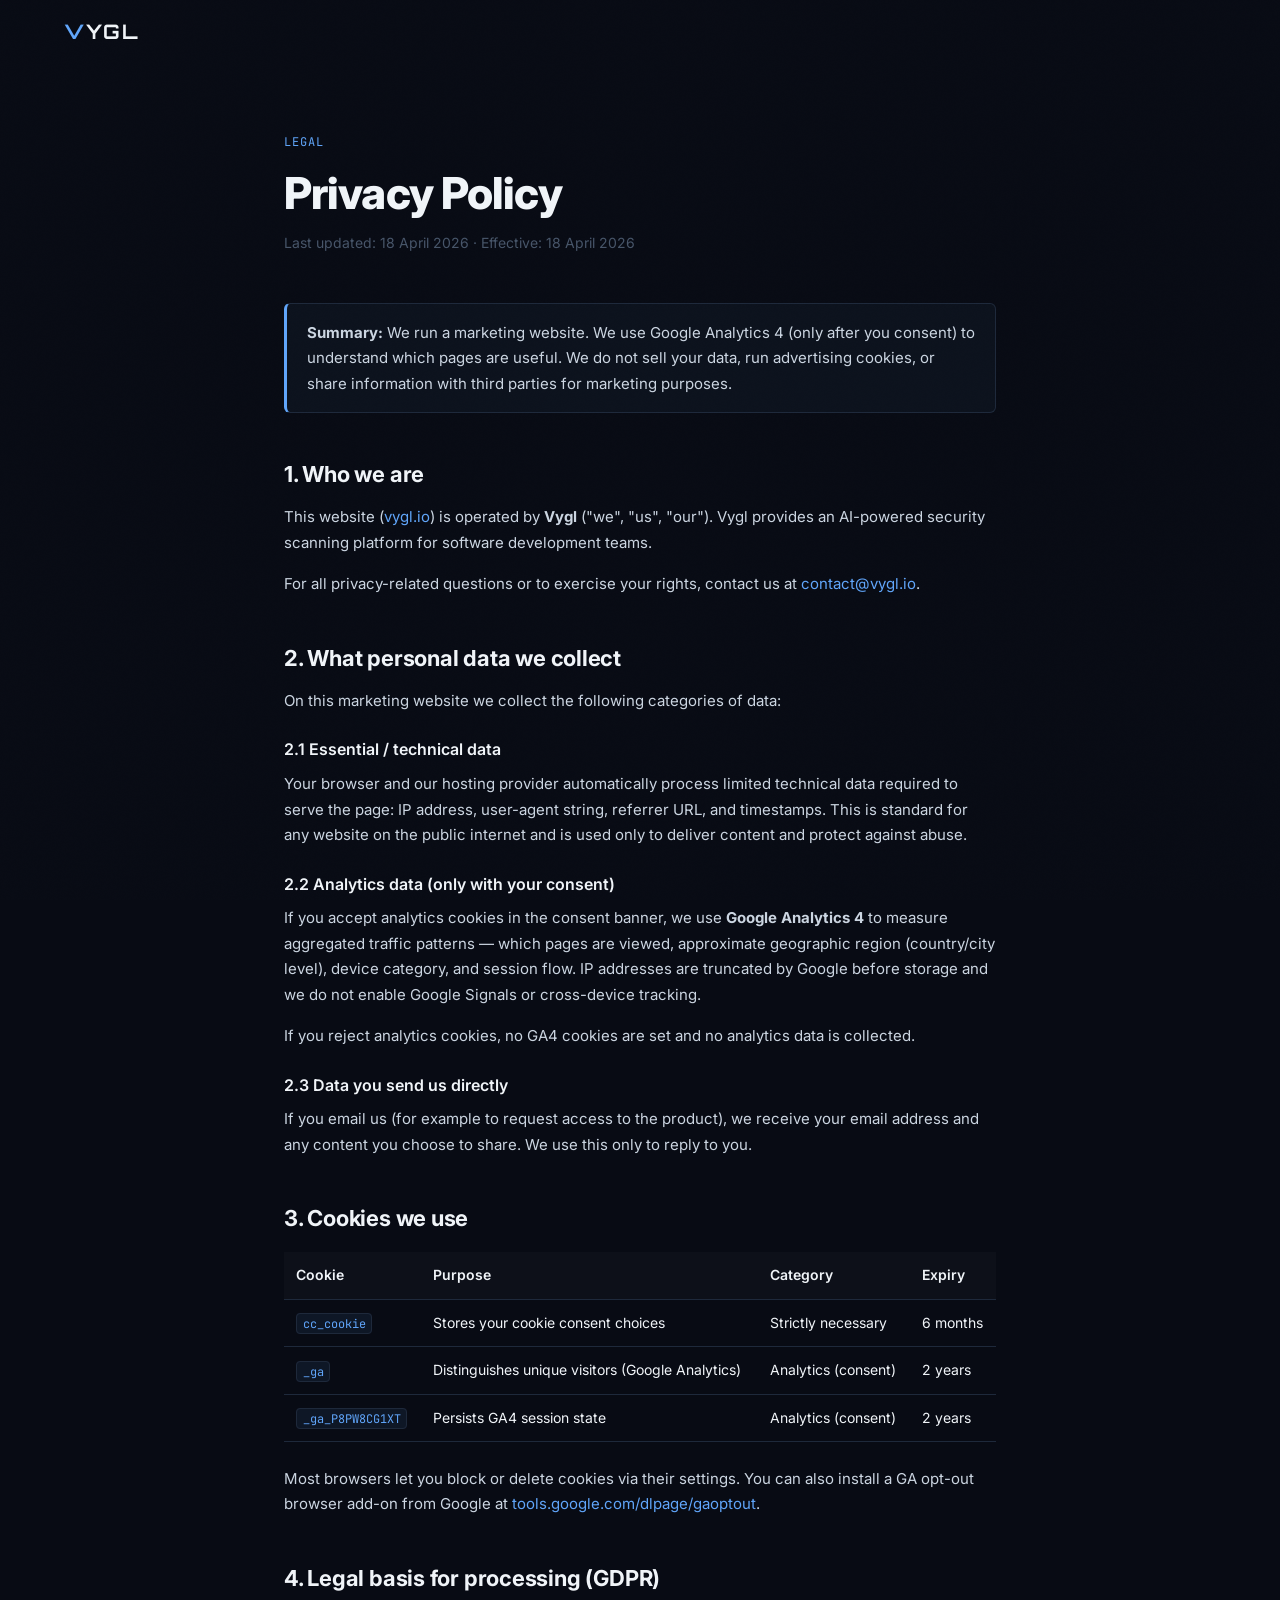
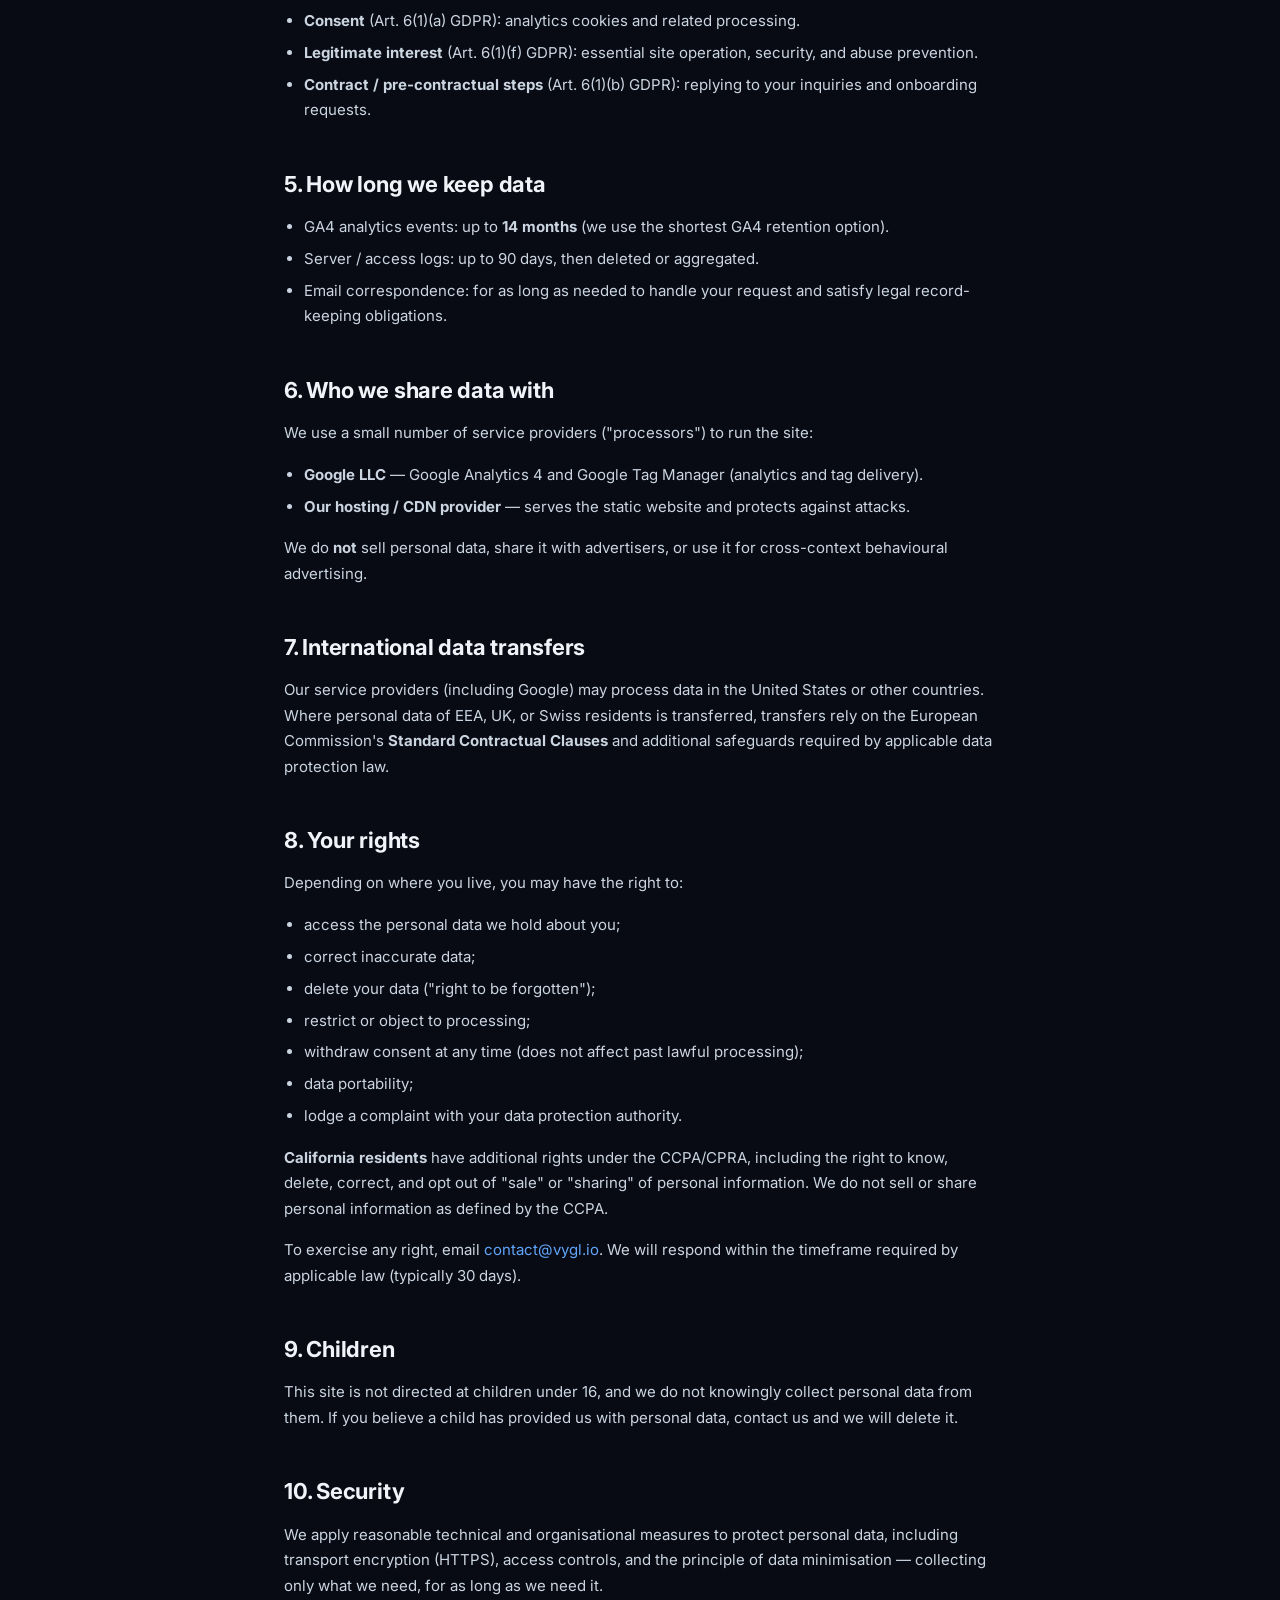
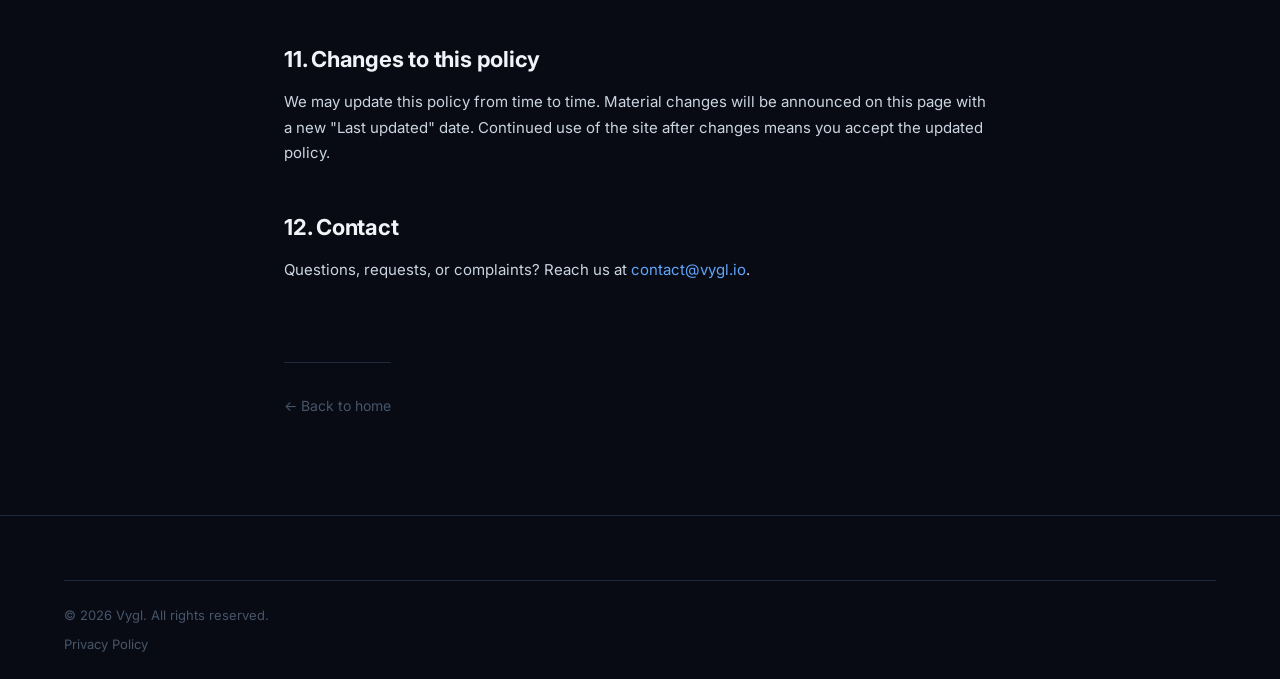
==== commit 0885bbea: "Replace access@vygl.io with contact@vygl.io Co-Authored-By: Claude Opus 4.7 (1M context) <noreply@an" ====
--- a/privacy.html
+++ b/privacy.html
@@ -173,7 +173,7 @@
 
     <h2>1. Who we are</h2>
     <p>This website (<a href="https://vygl.io">vygl.io</a>) is operated by <strong>Vygl</strong> ("we", "us", "our"). Vygl provides an AI-powered security scanning platform for software development teams.</p>
-    <p>For all privacy-related questions or to exercise your rights, contact us at <a href="mailto:access@vygl.io">access@vygl.io</a>.</p>
+    <p>For all privacy-related questions or to exercise your rights, contact us at <a href="mailto:contact@vygl.io">contact@vygl.io</a>.</p>
 
     <h2>2. What personal data we collect</h2>
     <p>On this marketing website we collect the following categories of data:</p>
@@ -238,7 +238,7 @@
       <li>lodge a complaint with your data protection authority.</li>
     </ul>
     <p><strong>California residents</strong> have additional rights under the CCPA/CPRA, including the right to know, delete, correct, and opt out of "sale" or "sharing" of personal information. We do not sell or share personal information as defined by the CCPA.</p>
-    <p>To exercise any right, email <a href="mailto:access@vygl.io">access@vygl.io</a>. We will respond within the timeframe required by applicable law (typically 30 days).</p>
+    <p>To exercise any right, email <a href="mailto:contact@vygl.io">contact@vygl.io</a>. We will respond within the timeframe required by applicable law (typically 30 days).</p>
 
     <h2>9. Children</h2>
     <p>This site is not directed at children under 16, and we do not knowingly collect personal data from them. If you believe a child has provided us with personal data, contact us and we will delete it.</p>
@@ -250,7 +250,7 @@
     <p>We may update this policy from time to time. Material changes will be announced on this page with a new "Last updated" date. Continued use of the site after changes means you accept the updated policy.</p>
 
     <h2>12. Contact</h2>
-    <p>Questions, requests, or complaints? Reach us at <a href="mailto:access@vygl.io">access@vygl.io</a>.</p>
+    <p>Questions, requests, or complaints? Reach us at <a href="mailto:contact@vygl.io">contact@vygl.io</a>.</p>
 
     <a href="/" class="back-link">← Back to home</a>
   </main>
--- a/styles.css
+++ b/styles.css
@@ -175,7 +175,7 @@
 .nav-links {
   display: flex;
   align-items: center;
-  gap: 2rem;
+  gap: 1.25rem;
 }
 
 .nav-links a {
@@ -2323,7 +2323,8 @@
 .ms-hub-right .ms-hub-group-label { left: 1rem;  text-align: left;  }
 
 .ms-hub-group-scm      { top: 6.5%; }
-.ms-hub-group-reg      { top: 42%; }
+.ms-hub-group-reg      { top: 39%; }
+.ms-hub-group-k8s      { top: 83%; }
 .ms-hub-group-delivery { top: 6.5%; }
 
 /* Source / delivery node chips — absolute positioned, centered on their y */
@@ -2401,12 +2402,40 @@
 }
 
 /* Delivery color accents */
+/* Coming-soon variant: faded, dashed border, no live wire */
+.ms-hub-node-soon {
+  border-style: dashed;
+  border-color: rgba(148, 163, 184, 0.35);
+  background: transparent;
+  opacity: 0.78;
+}
+.ms-hub-node-soon .ms-hub-node-icon { opacity: 0.85; }
+.ms-hub-node-soon .ms-hub-node-name { color: var(--fg-faint); }
+.ms-hub-node-soon-badge {
+  margin-left: auto;
+  font-size: 0.55rem;
+  font-weight: 700;
+  letter-spacing: 0.08em;
+  text-transform: uppercase;
+  padding: 0.15rem 0.4rem;
+  border-radius: 4px;
+  border: 1px solid rgba(234, 179, 8, 0.45);
+  background: rgba(234, 179, 8, 0.1);
+  color: #facc15;
+}
+.ms-hub-node-soon:hover {
+  opacity: 1;
+  border-color: rgba(148, 163, 184, 0.55);
+  box-shadow: 0 6px 18px rgba(0, 0, 0, 0.2);
+}
+
 .ms-hub-dst-violet  .ms-hub-node-icon { color: var(--violet); }
 .ms-hub-dst-blue    .ms-hub-node-icon { color: var(--blue); }
 .ms-hub-dst-orange  .ms-hub-node-icon { color: var(--orange); }
 
 .ms-hub-dst-violet:hover { box-shadow: 0 6px 18px rgba(167,139,250,0.18); border-color: rgba(167,139,250,0.35); }
 .ms-hub-dst-slack:hover  { box-shadow: 0 6px 18px rgba(54,197,240,0.18);  border-color: rgba(54,197,240,0.35); }
+.ms-hub-dst-teams:hover  { box-shadow: 0 6px 18px rgba(123,131,235,0.22); border-color: rgba(123,131,235,0.4); }
 .ms-hub-dst-blue:hover   { box-shadow: 0 6px 18px rgba(96,165,250,0.18);  border-color: rgba(96,165,250,0.35); }
 .ms-hub-dst-orange:hover { box-shadow: 0 6px 18px rgba(251,146,60,0.18);  border-color: rgba(251,146,60,0.35); }
 
@@ -2574,7 +2603,7 @@
 }
 
 .ms-cap {
-  padding: 1.375rem 1.5rem;
+  padding: 0.95rem 1.1rem;
   background: var(--bg);
   transition: all 0.25s ease;
   position: relative;
@@ -2607,13 +2636,13 @@
 .ms-cap-orange::before { background: var(--orange); }
 
 .ms-cap-icon {
-  width: 34px;
-  height: 34px;
+  width: 28px;
+  height: 28px;
   border-radius: var(--radius-xs);
   display: flex;
   align-items: center;
   justify-content: center;
-  margin-bottom: 0.75rem;
+  margin-bottom: 0.5rem;
 }
 
 .ms-cap-blue .ms-cap-icon { background: var(--blue-bg); color: var(--blue); }
@@ -2624,15 +2653,16 @@
 .ms-cap-orange .ms-cap-icon { background: rgba(251,146,60,0.1); color: var(--orange); }
 
 .ms-cap h4 {
-  font-size: 0.875rem;
+  font-size: 0.84rem;
   font-weight: 700;
-  margin-bottom: 0.375rem;
+  margin-bottom: 0.3rem;
 }
 
 .ms-cap p {
-  font-size: 0.8125rem;
+  font-size: 0.78rem;
   color: var(--fg-muted);
-  line-height: 1.6;
+  line-height: 1.5;
+  margin: 0;
 }
 
 /* Managed Scans — Light theme */
@@ -4066,89 +4096,51 @@
   padding: 5rem 0;
 }
 
-.providers-grid {
-  display: grid;
-  grid-template-columns: repeat(3, 1fr);
-  gap: 1rem;
+.providers-strip {
+  display: flex;
+  flex-wrap: wrap;
+  justify-content: center;
+  gap: 0.5rem;
   max-width: 880px;
   margin: 0 auto;
 }
 
-.provider-card {
-  display: flex;
-  align-items: center;
-  gap: 0.875rem;
-  padding: 1rem 1.25rem;
-  border-radius: var(--radius-sm);
+.providers-chip {
+  display: inline-flex;
+  align-items: center;
+  gap: 0.4rem;
+  padding: 0.5rem 0.9rem;
+  border-radius: 999px;
   border: 1px solid var(--border);
   background: var(--bg-elevated);
-  transition: all 0.2s ease;
-  position: relative;
-}
-
-.provider-card:hover {
+  font-size: 0.8125rem;
+  font-weight: 500;
+  color: var(--fg);
+  transition: border-color 0.2s ease, background 0.2s ease, transform 0.2s ease;
+}
+
+.providers-chip:hover {
   border-color: var(--border-hover);
-  transform: translateY(-2px);
-  box-shadow: 0 8px 24px rgba(0, 0, 0, 0.2);
-}
-
-.provider-featured {
-  border-color: rgba(96, 165, 250, 0.25);
-  background: linear-gradient(135deg, var(--bg-elevated) 0%, rgba(96, 165, 250, 0.04) 100%);
-}
-
-.provider-featured:hover {
-  border-color: rgba(96, 165, 250, 0.4);
-}
-
-.provider-icon {
-  display: flex;
-  align-items: center;
-  justify-content: center;
-  width: 40px;
-  height: 40px;
-  border-radius: var(--radius-xs);
-  background: rgba(255, 255, 255, 0.04);
-  border: 1px solid rgba(255, 255, 255, 0.06);
-  color: var(--fg-muted);
-  flex-shrink: 0;
-}
-
-.provider-info {
-  display: flex;
-  flex-direction: column;
-  gap: 0.125rem;
-  min-width: 0;
-}
-
-.provider-name {
-  font-size: 0.875rem;
-  font-weight: 600;
-  color: var(--fg);
-}
-
-.provider-desc {
-  font-size: 0.75rem;
-  color: var(--fg-faint);
-}
-
-.provider-badge {
-  position: absolute;
-  top: -0.5rem;
-  right: 0.75rem;
+  transform: translateY(-1px);
+}
+
+.providers-chip-featured {
+  border-color: rgba(96, 165, 250, 0.45);
+  background: linear-gradient(135deg, var(--bg-elevated) 0%, rgba(96, 165, 250, 0.08) 100%);
+}
+
+.providers-chip em {
+  font-style: normal;
   font-family: var(--font-mono);
-  font-size: 0.5625rem;
+  font-size: 0.6rem;
   font-weight: 700;
   letter-spacing: 0.06em;
   text-transform: uppercase;
-  padding: 0.125rem 0.5rem;
+  padding: 0.1rem 0.4rem;
   border-radius: 3px;
-}
-
-.provider-badge-primary {
   color: var(--accent);
-  background: var(--blue-bg);
-  border: 1px solid rgba(96, 165, 250, 0.2);
+  background: rgba(96, 165, 250, 0.12);
+  border: 1px solid rgba(96, 165, 250, 0.25);
 }
 
 .providers-note {
@@ -4162,83 +4154,12 @@
   line-height: 1.6;
 }
 
-[data-theme="light"] .provider-card {
+[data-theme="light"] .providers-chip {
   background: #fff;
 }
 
-[data-theme="light"] .provider-featured {
-  background: linear-gradient(135deg, #fff 0%, rgba(37, 99, 235, 0.03) 100%);
-}
-
-[data-theme="light"] .provider-icon {
-  background: rgba(0, 0, 0, 0.03);
-  border-color: rgba(0, 0, 0, 0.06);
-}
-
-@media (max-width: 768px) {
-  .providers-grid {
-    grid-template-columns: repeat(2, 1fr);
-  }
-}
-
-@media (max-width: 480px) {
-  .providers-grid {
-    grid-template-columns: 1fr;
-  }
-}
-
-/* ─── Benefits ─── */
-.benefits {
-  padding: 6rem 0;
-  background: var(--bg-elevated);
-  border-top: 1px solid var(--border);
-  border-bottom: 1px solid var(--border);
-  position: relative;
-  overflow: hidden;
-}
-
-.benefits-grid {
-  display: grid;
-  grid-template-columns: repeat(3, 1fr);
-  gap: 1.25rem;
-}
-
-.benefit-card {
-  padding: 1.75rem;
-  border-radius: var(--radius);
-  border: 1px solid var(--border);
-  background: var(--bg);
-  transition: all 0.2s ease;
-}
-
-.benefit-card:hover {
-  border-color: var(--border-hover);
-  transform: translateY(-2px);
-  box-shadow: 0 8px 24px rgba(0,0,0,0.25);
-}
-
-.benefit-icon {
-  width: 44px;
-  height: 44px;
-  border-radius: var(--radius-sm);
-  display: flex;
-  align-items: center;
-  justify-content: center;
-  background: var(--blue-bg);
-  color: var(--accent);
-  margin-bottom: 1rem;
-}
-
-.benefit-card h3 {
-  font-size: 1rem;
-  font-weight: 700;
-  margin-bottom: 0.5rem;
-}
-
-.benefit-card p {
-  font-size: 0.875rem;
-  color: var(--fg-muted);
-  line-height: 1.6;
+[data-theme="light"] .providers-chip-featured {
+  background: linear-gradient(135deg, #fff 0%, rgba(37, 99, 235, 0.05) 100%);
 }
 
 /* ─── Stats ─── */
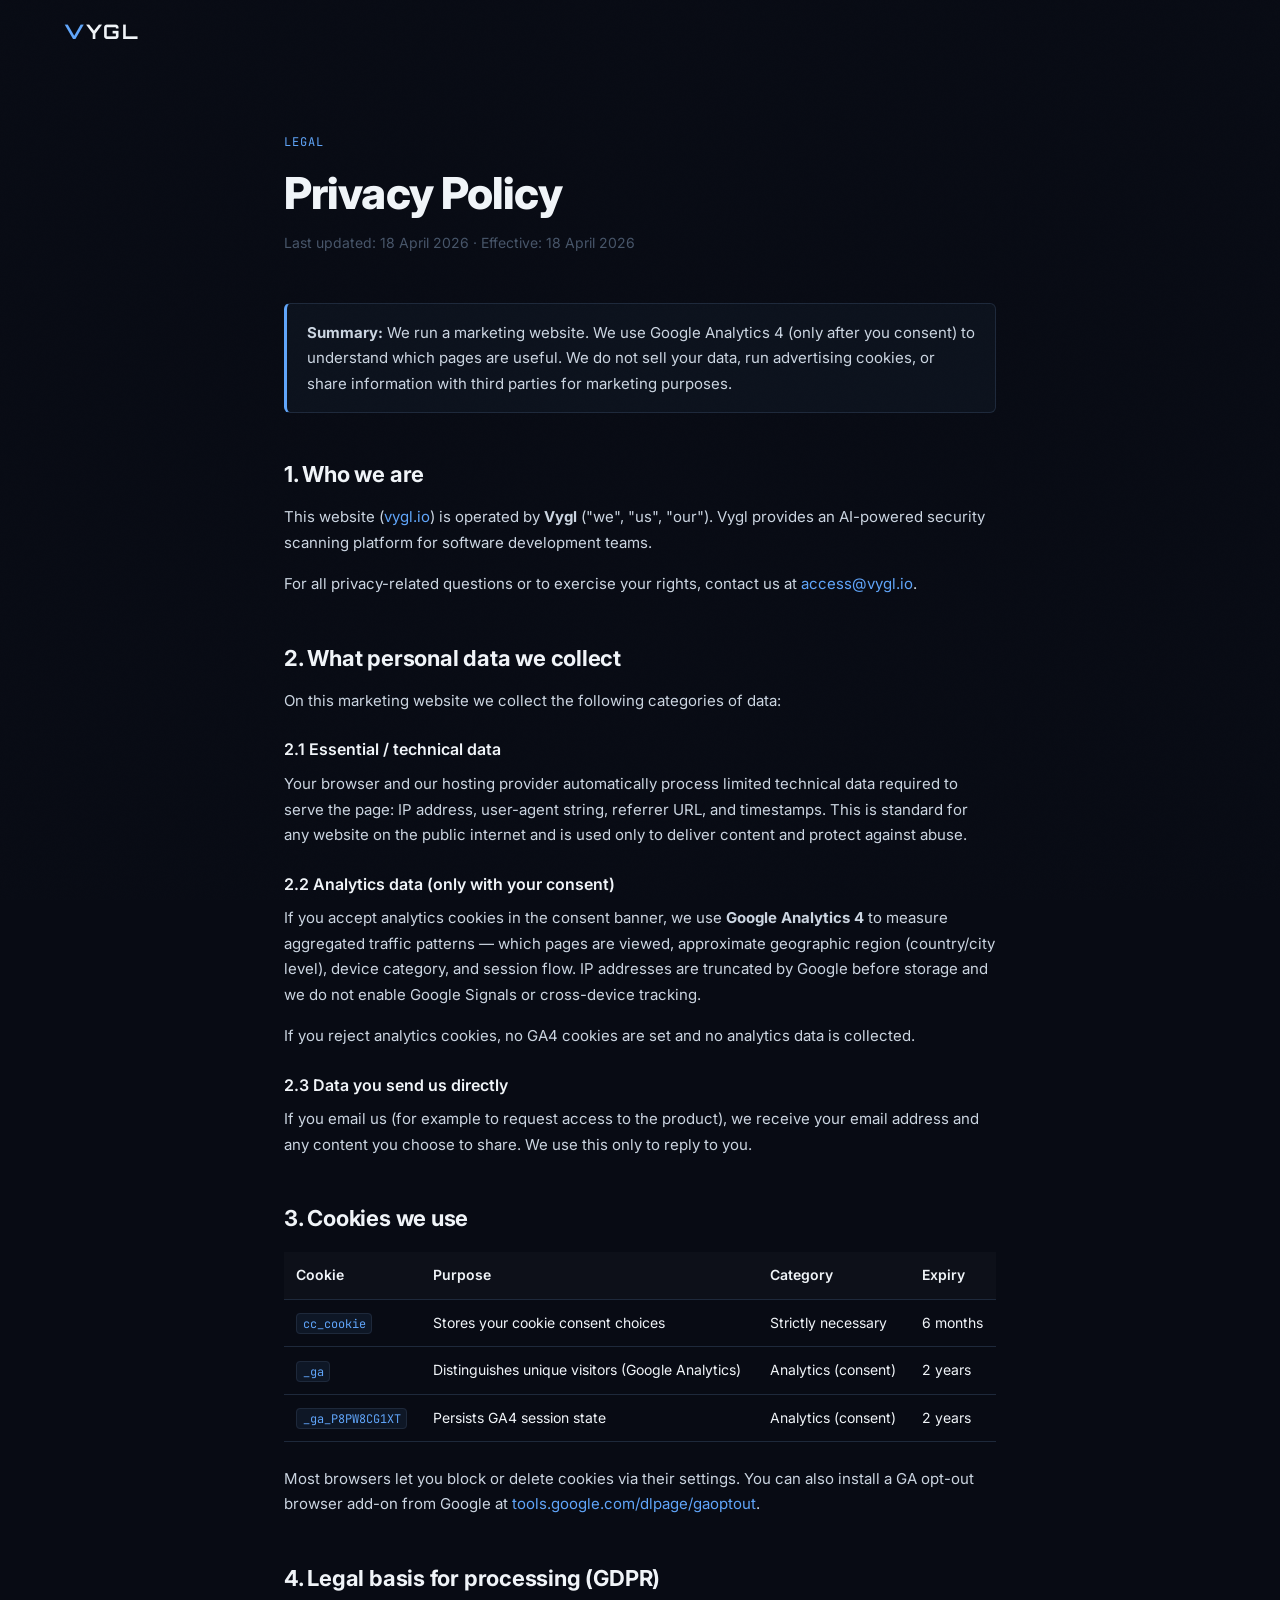
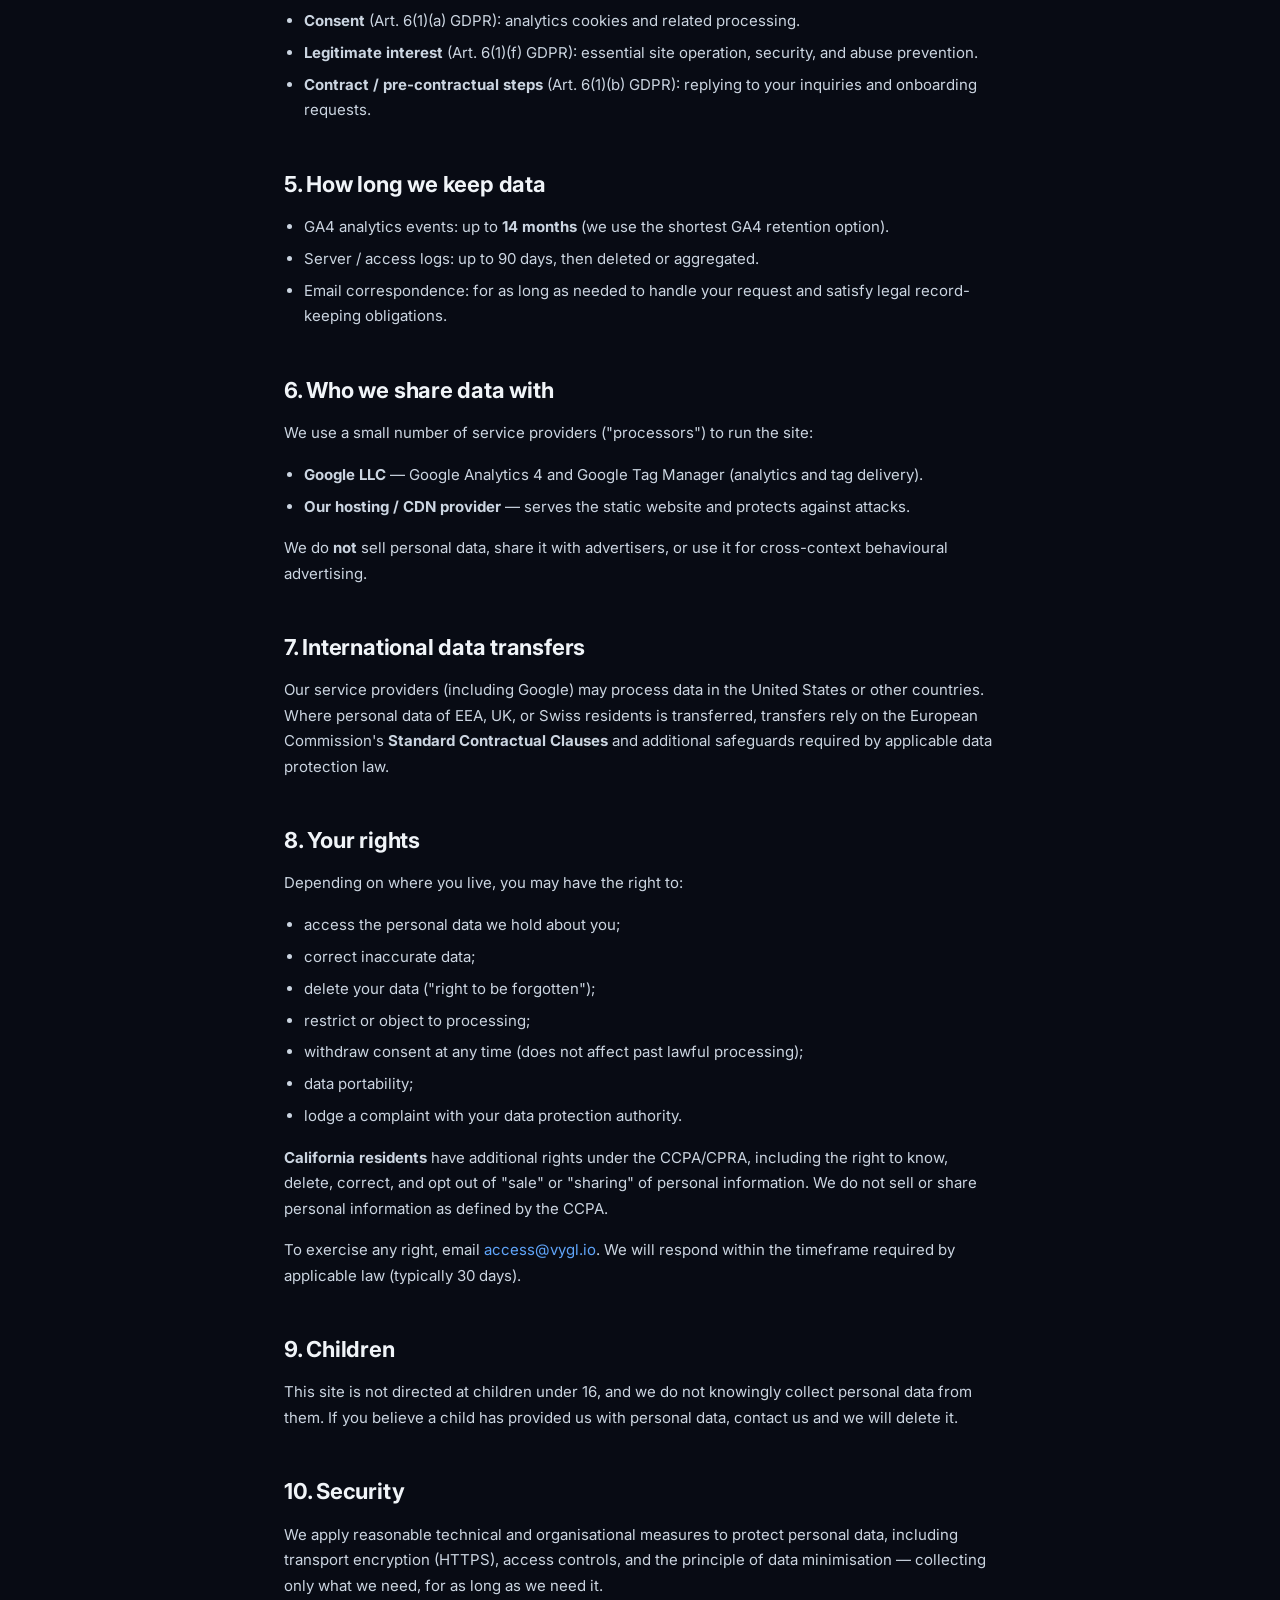
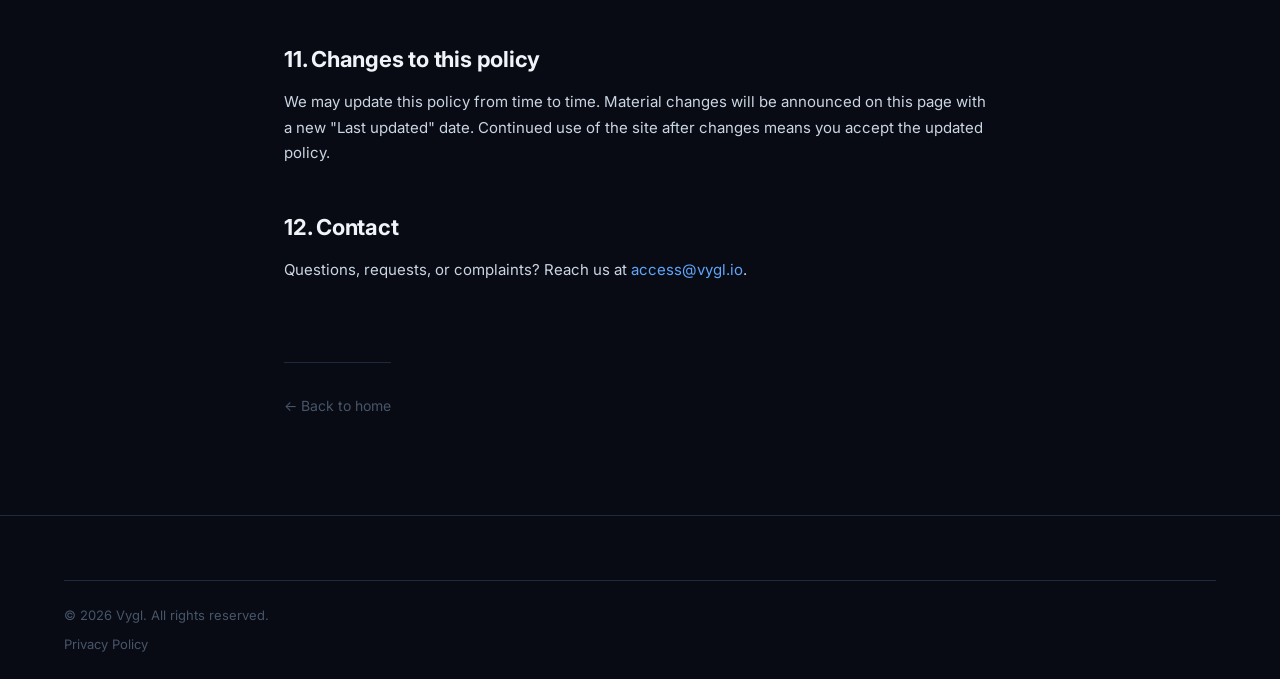
==== commit 9a2694c1: "Revert contact address back to access@vygl.io Co-Authored-By: Claude Opus 4.7 (1M context) <noreply@" ====
--- a/privacy.html
+++ b/privacy.html
@@ -173,7 +173,7 @@
 
     <h2>1. Who we are</h2>
     <p>This website (<a href="https://vygl.io">vygl.io</a>) is operated by <strong>Vygl</strong> ("we", "us", "our"). Vygl provides an AI-powered security scanning platform for software development teams.</p>
-    <p>For all privacy-related questions or to exercise your rights, contact us at <a href="mailto:contact@vygl.io">contact@vygl.io</a>.</p>
+    <p>For all privacy-related questions or to exercise your rights, contact us at <a href="mailto:access@vygl.io">access@vygl.io</a>.</p>
 
     <h2>2. What personal data we collect</h2>
     <p>On this marketing website we collect the following categories of data:</p>
@@ -238,7 +238,7 @@
       <li>lodge a complaint with your data protection authority.</li>
     </ul>
     <p><strong>California residents</strong> have additional rights under the CCPA/CPRA, including the right to know, delete, correct, and opt out of "sale" or "sharing" of personal information. We do not sell or share personal information as defined by the CCPA.</p>
-    <p>To exercise any right, email <a href="mailto:contact@vygl.io">contact@vygl.io</a>. We will respond within the timeframe required by applicable law (typically 30 days).</p>
+    <p>To exercise any right, email <a href="mailto:access@vygl.io">access@vygl.io</a>. We will respond within the timeframe required by applicable law (typically 30 days).</p>
 
     <h2>9. Children</h2>
     <p>This site is not directed at children under 16, and we do not knowingly collect personal data from them. If you believe a child has provided us with personal data, contact us and we will delete it.</p>
@@ -250,7 +250,7 @@
     <p>We may update this policy from time to time. Material changes will be announced on this page with a new "Last updated" date. Continued use of the site after changes means you accept the updated policy.</p>
 
     <h2>12. Contact</h2>
-    <p>Questions, requests, or complaints? Reach us at <a href="mailto:contact@vygl.io">contact@vygl.io</a>.</p>
+    <p>Questions, requests, or complaints? Reach us at <a href="mailto:access@vygl.io">access@vygl.io</a>.</p>
 
     <a href="/" class="back-link">← Back to home</a>
   </main>
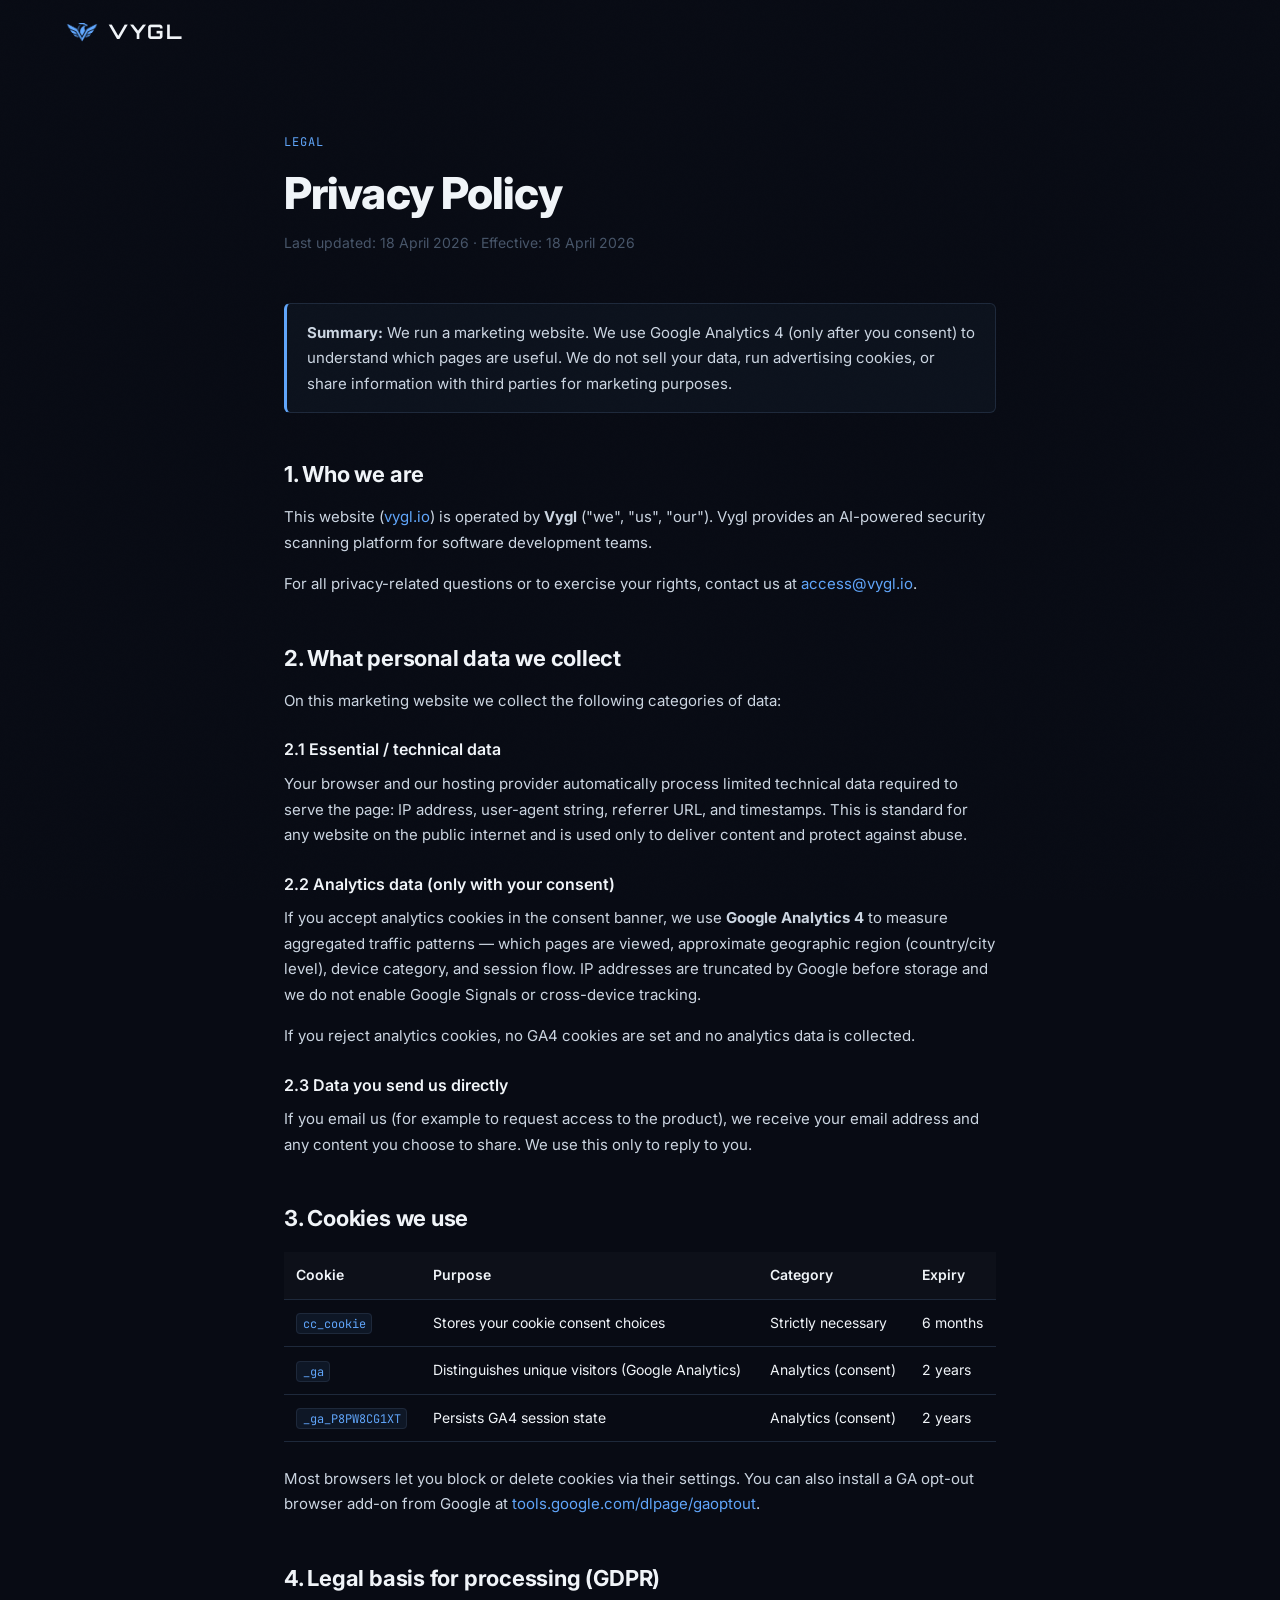
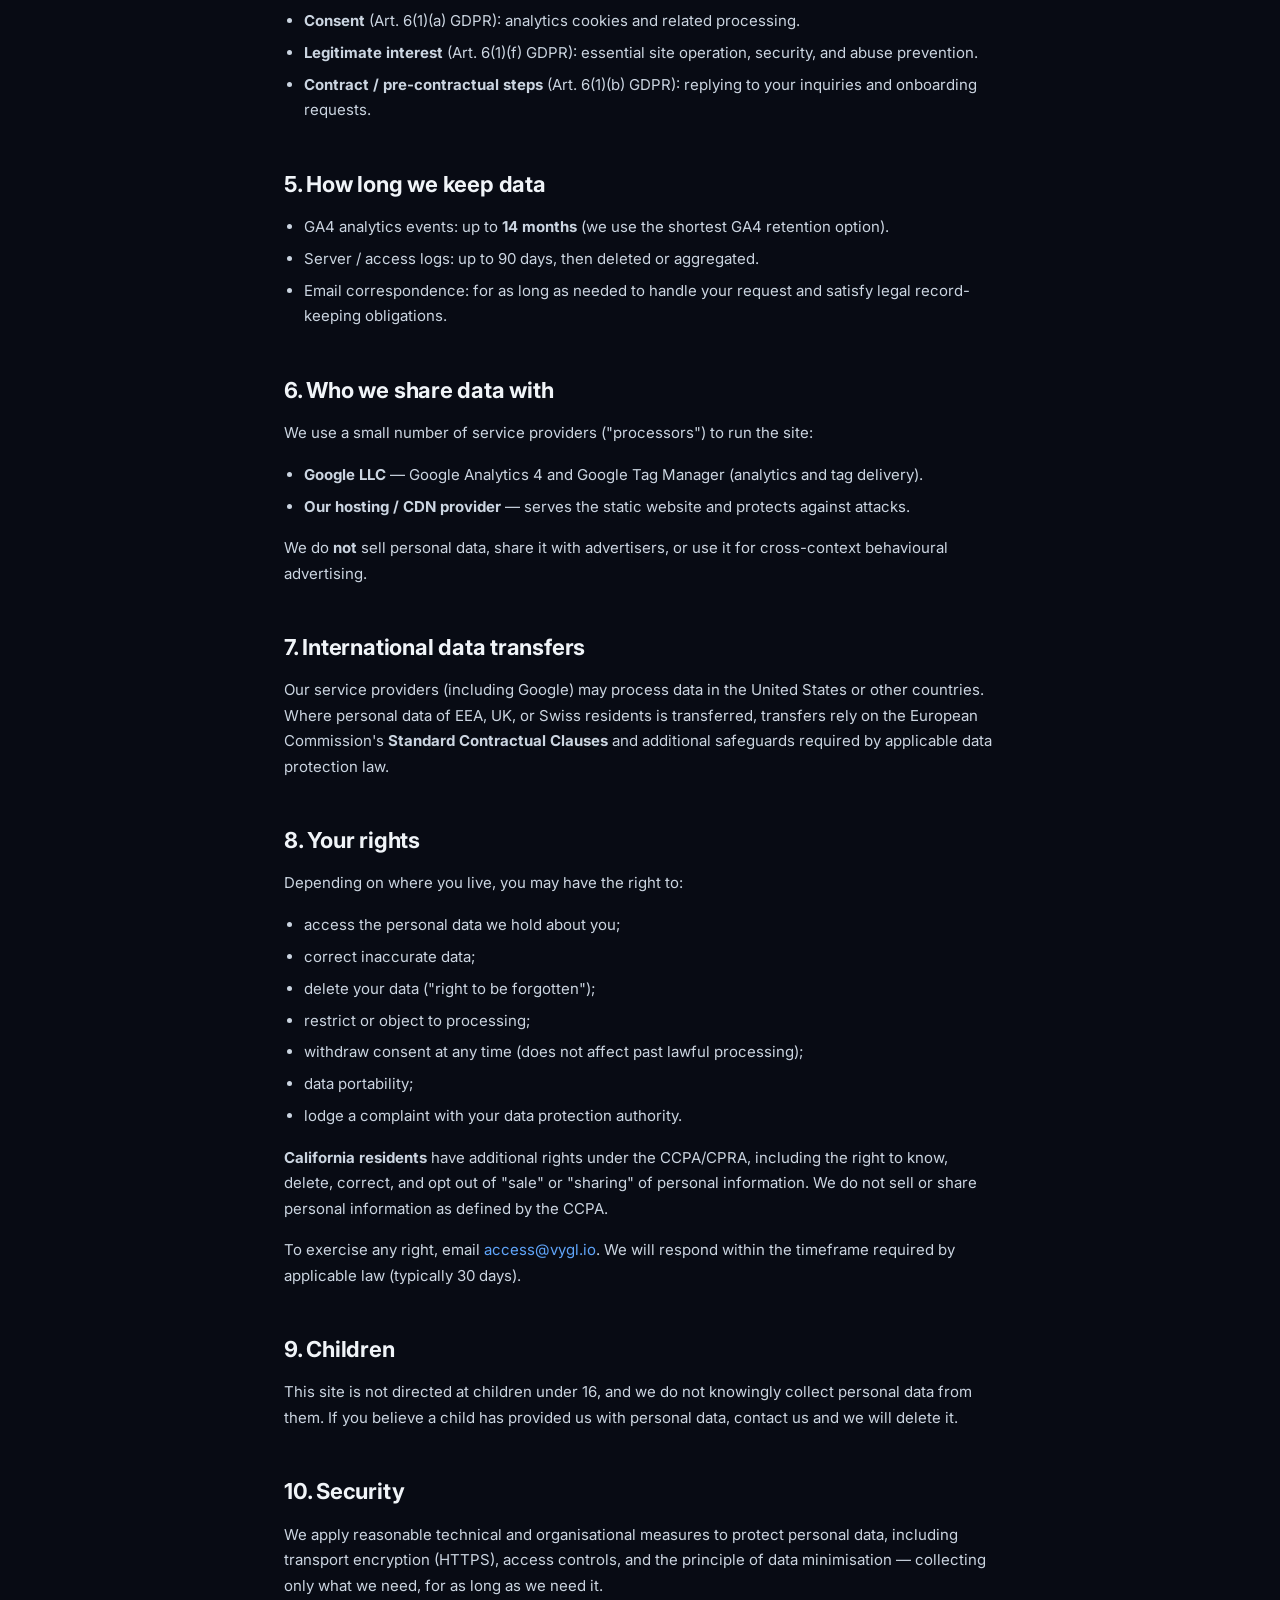
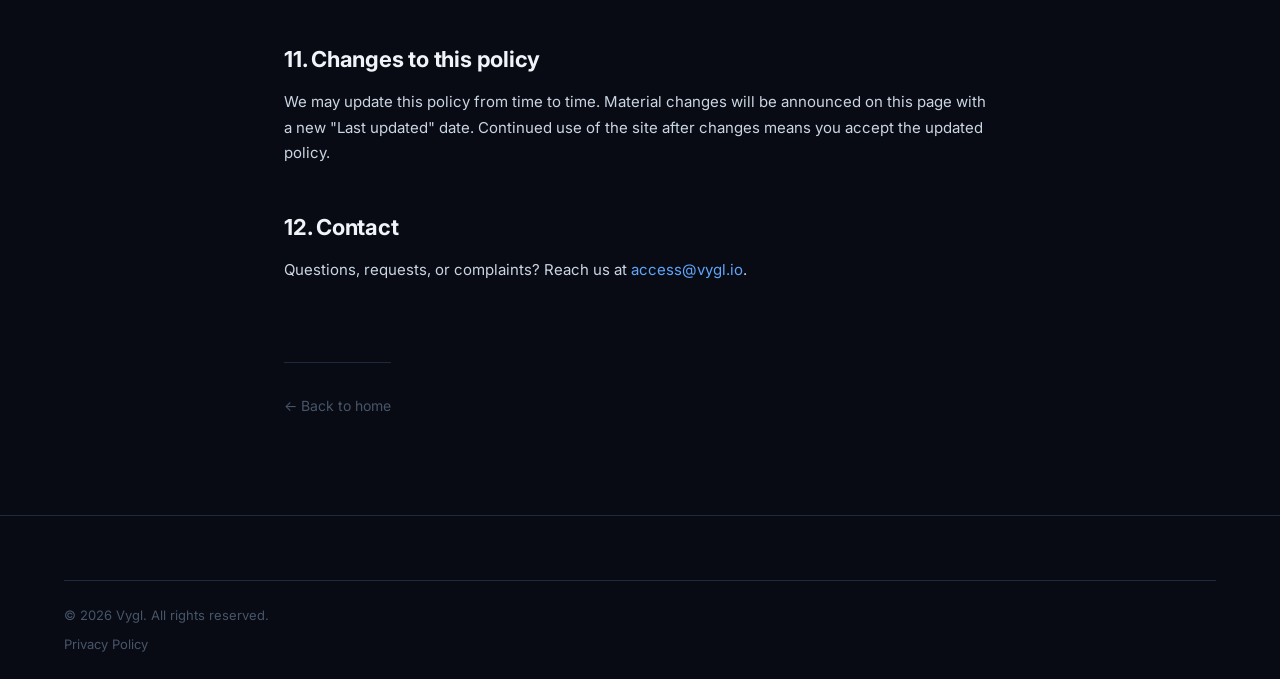
==== commit e381961a: "Adopt new eagle/V brand mark in nav, footer, favicons Mirrors the asset pattern from the Vigil app: " ====
--- a/privacy.html
+++ b/privacy.html
@@ -29,7 +29,7 @@
   <link rel="preconnect" href="https://fonts.gstatic.com" crossorigin />
   <link href="https://fonts.googleapis.com/css2?family=Inter:wght@400;500;600;700;800&family=Orbitron:wght@500;700;900&family=JetBrains+Mono:wght@400;500&display=swap" rel="stylesheet" />
   <link rel="stylesheet" href="styles.css" />
-  <link rel="icon" type="image/svg+xml" href="favicon.svg" />
+  <link rel="icon" type="image/png" sizes="32x32" href="favicon-32.png" />
   <link rel="icon" type="image/x-icon" href="favicon.ico" />
   <link rel="apple-touch-icon" href="apple-touch-icon.png" />
 
@@ -157,7 +157,9 @@
   <nav class="navbar" id="navbar">
     <div class="nav-inner">
       <a href="/" class="nav-logo">
-        <span class="logo-v">V</span><span class="logo-text">YGL</span>
+        <img src="vygl-mark.png" alt="" aria-hidden="true" class="nav-logo-mark mark-on-light" width="28" height="28" />
+        <img src="vygl-mark-light.png" alt="" aria-hidden="true" class="nav-logo-mark mark-on-dark" width="28" height="28" />
+        <span class="logo-wordmark"><span class="logo-v">V</span><span class="logo-text">YGL</span></span>
       </a>
     </div>
   </nav>
--- a/styles.css
+++ b/styles.css
@@ -167,9 +167,23 @@
   letter-spacing: 0.08em;
   display: flex;
   align-items: center;
-}
-
-.logo-v { color: var(--accent); }
+  gap: 0.5rem;
+}
+
+.nav-logo-mark {
+  width: 2.25rem;
+  height: 2.25rem;
+  flex-shrink: 0;
+  user-select: none;
+  -webkit-user-drag: none;
+}
+.nav-logo-mark.mark-on-light { display: none; }
+.nav-logo-mark.mark-on-dark { display: block; }
+[data-theme="light"] .nav-logo-mark.mark-on-light { display: block; }
+[data-theme="light"] .nav-logo-mark.mark-on-dark { display: none; }
+
+.logo-wordmark { display: inline-flex; }
+.logo-v { color: var(--fg); }
 .logo-text { color: var(--fg); }
 
 .nav-links {
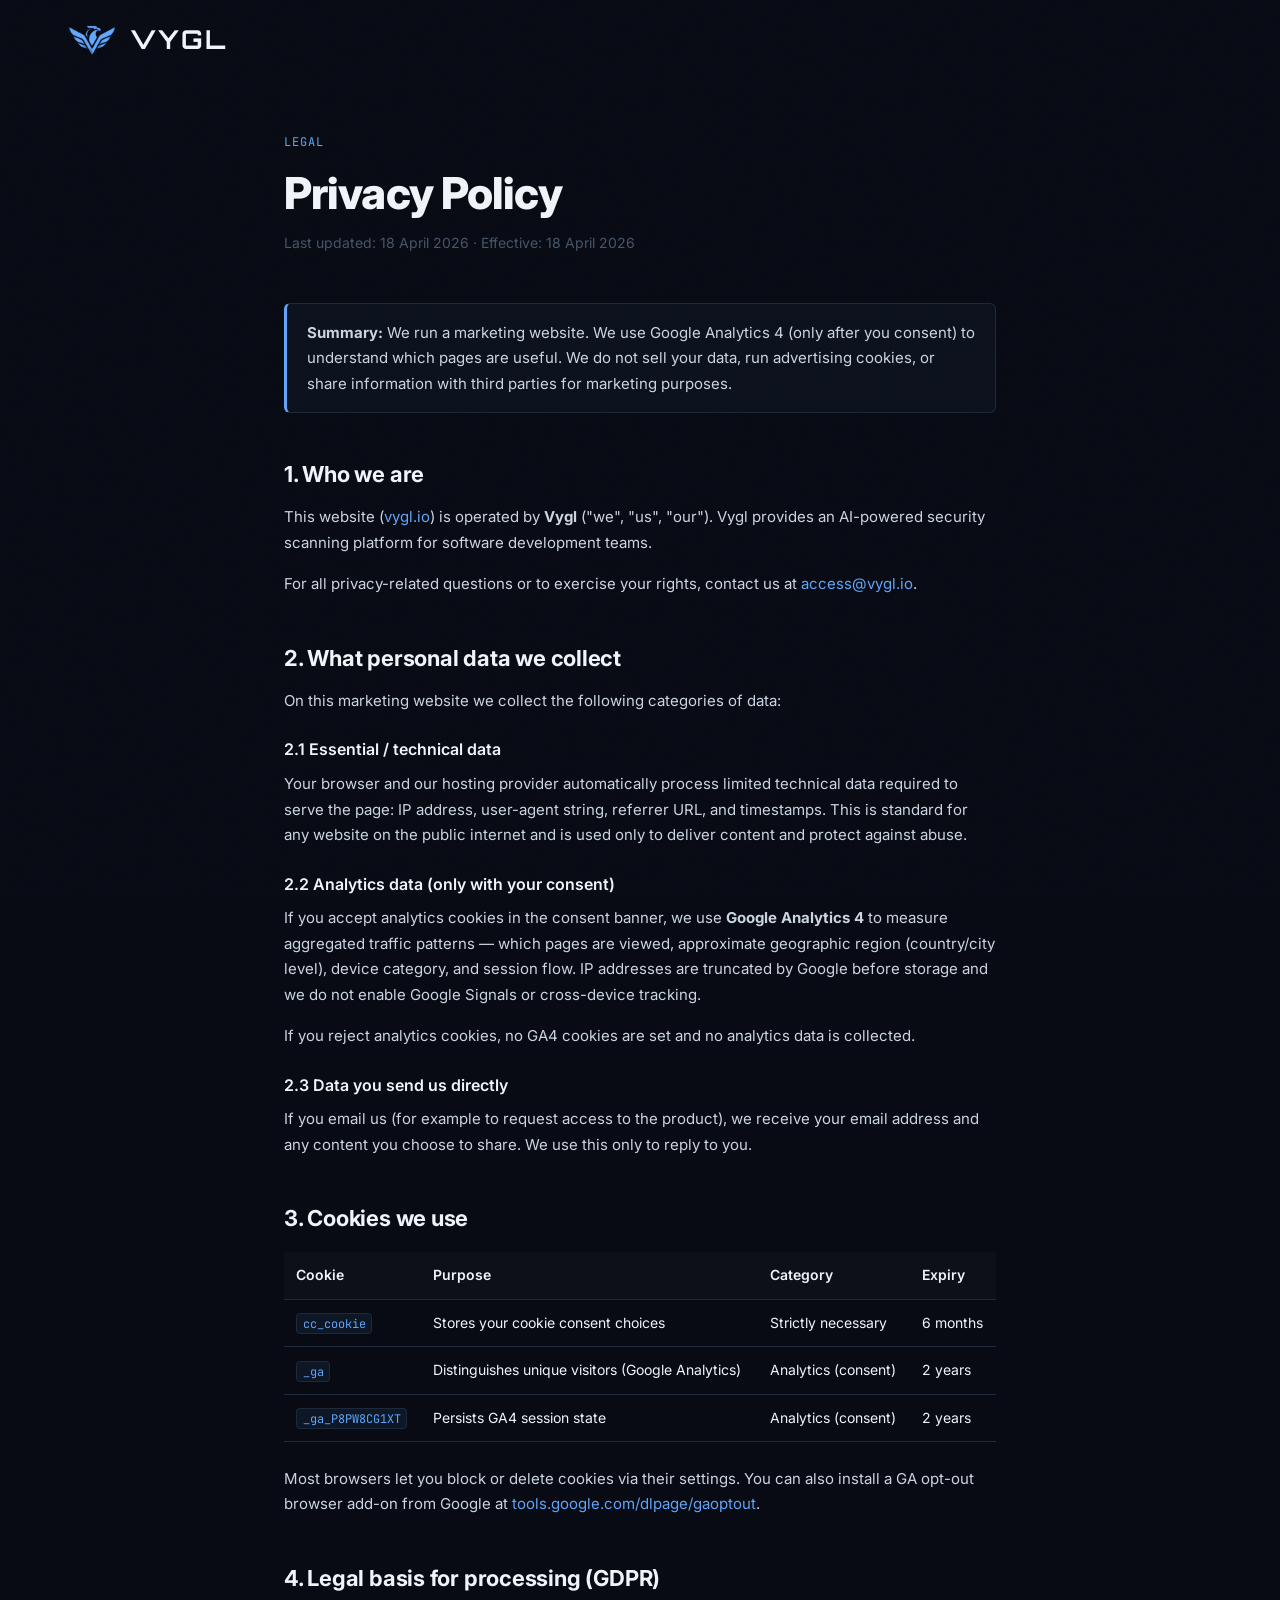
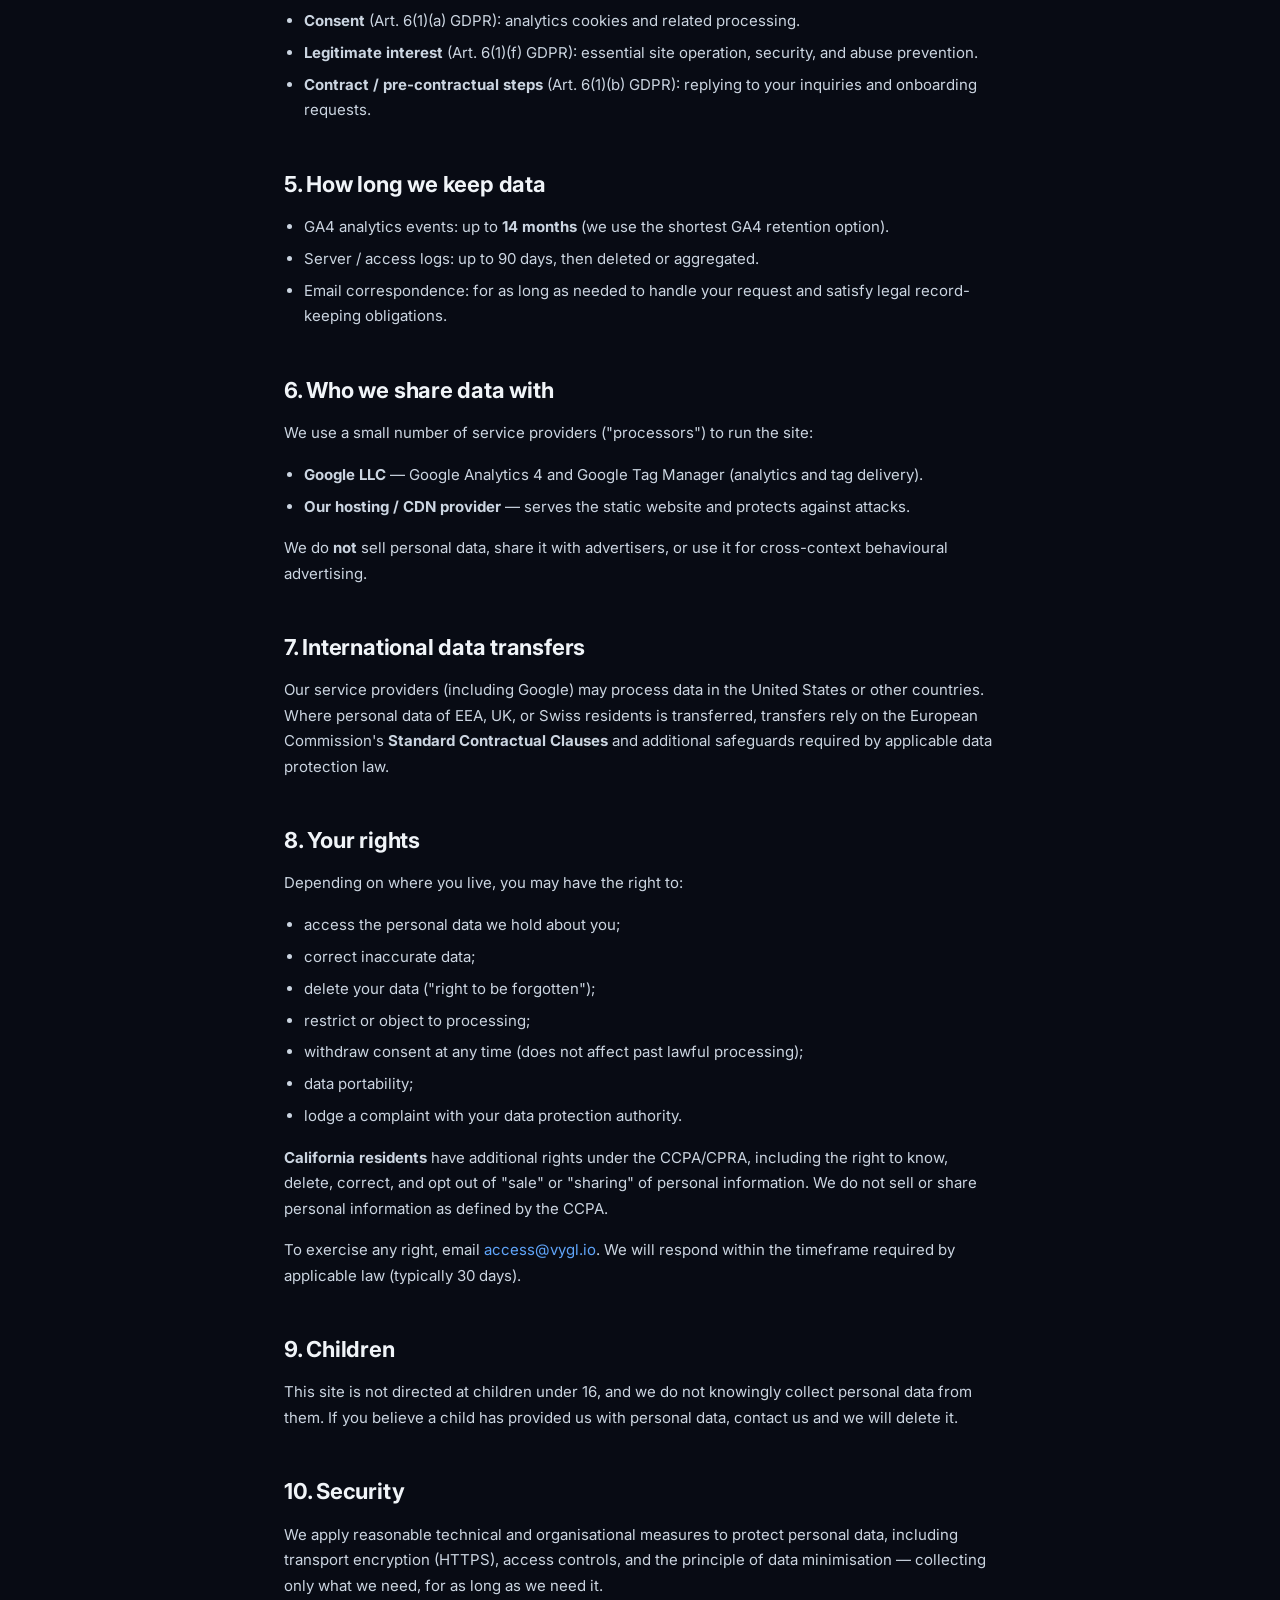
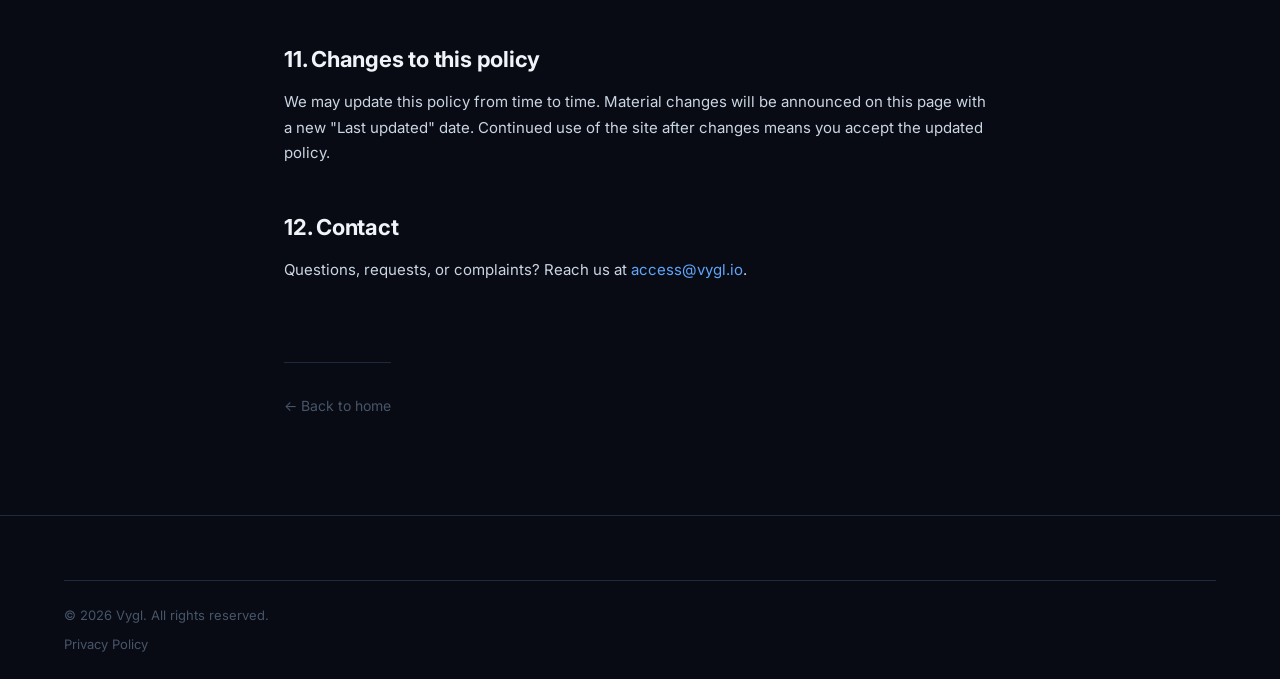
==== commit 4c22b162: "Refresh raster favicons to new mark; reference SVG in HTML - icon-192/512 sourced from vigil's PWA i" ====
--- a/privacy.html
+++ b/privacy.html
@@ -29,6 +29,7 @@
   <link rel="preconnect" href="https://fonts.gstatic.com" crossorigin />
   <link href="https://fonts.googleapis.com/css2?family=Inter:wght@400;500;600;700;800&family=Orbitron:wght@500;700;900&family=JetBrains+Mono:wght@400;500&display=swap" rel="stylesheet" />
   <link rel="stylesheet" href="styles.css" />
+  <link rel="icon" type="image/svg+xml" href="favicon.svg" />
   <link rel="icon" type="image/png" sizes="32x32" href="favicon-32.png" />
   <link rel="icon" type="image/x-icon" href="favicon.ico" />
   <link rel="apple-touch-icon" href="apple-touch-icon.png" />
--- a/styles.css
+++ b/styles.css
@@ -154,7 +154,7 @@
   max-width: 1200px;
   margin: 0 auto;
   padding: 0 1.5rem;
-  height: 4rem;
+  height: 5rem;
   display: flex;
   align-items: center;
   justify-content: space-between;
@@ -163,16 +163,16 @@
 .nav-logo {
   font-family: var(--font-display);
   font-weight: 700;
-  font-size: 1.25rem;
+  font-size: 1.625rem;
   letter-spacing: 0.08em;
   display: flex;
   align-items: center;
-  gap: 0.5rem;
+  gap: 0.625rem;
 }
 
 .nav-logo-mark {
-  width: 2.25rem;
-  height: 2.25rem;
+  width: 3.5rem;
+  height: 3.5rem;
   flex-shrink: 0;
   user-select: none;
   -webkit-user-drag: none;
@@ -185,6 +185,18 @@
 .logo-wordmark { display: inline-flex; }
 .logo-v { color: var(--fg); }
 .logo-text { color: var(--fg); }
+
+/* Footer brand: stacked lockup, larger mark */
+.footer-brand .nav-logo {
+  flex-direction: column;
+  align-items: flex-start;
+  gap: 0.75rem;
+  font-size: 2rem;
+}
+.footer-brand .nav-logo-mark {
+  width: 5rem;
+  height: 5rem;
+}
 
 .nav-links {
   display: flex;
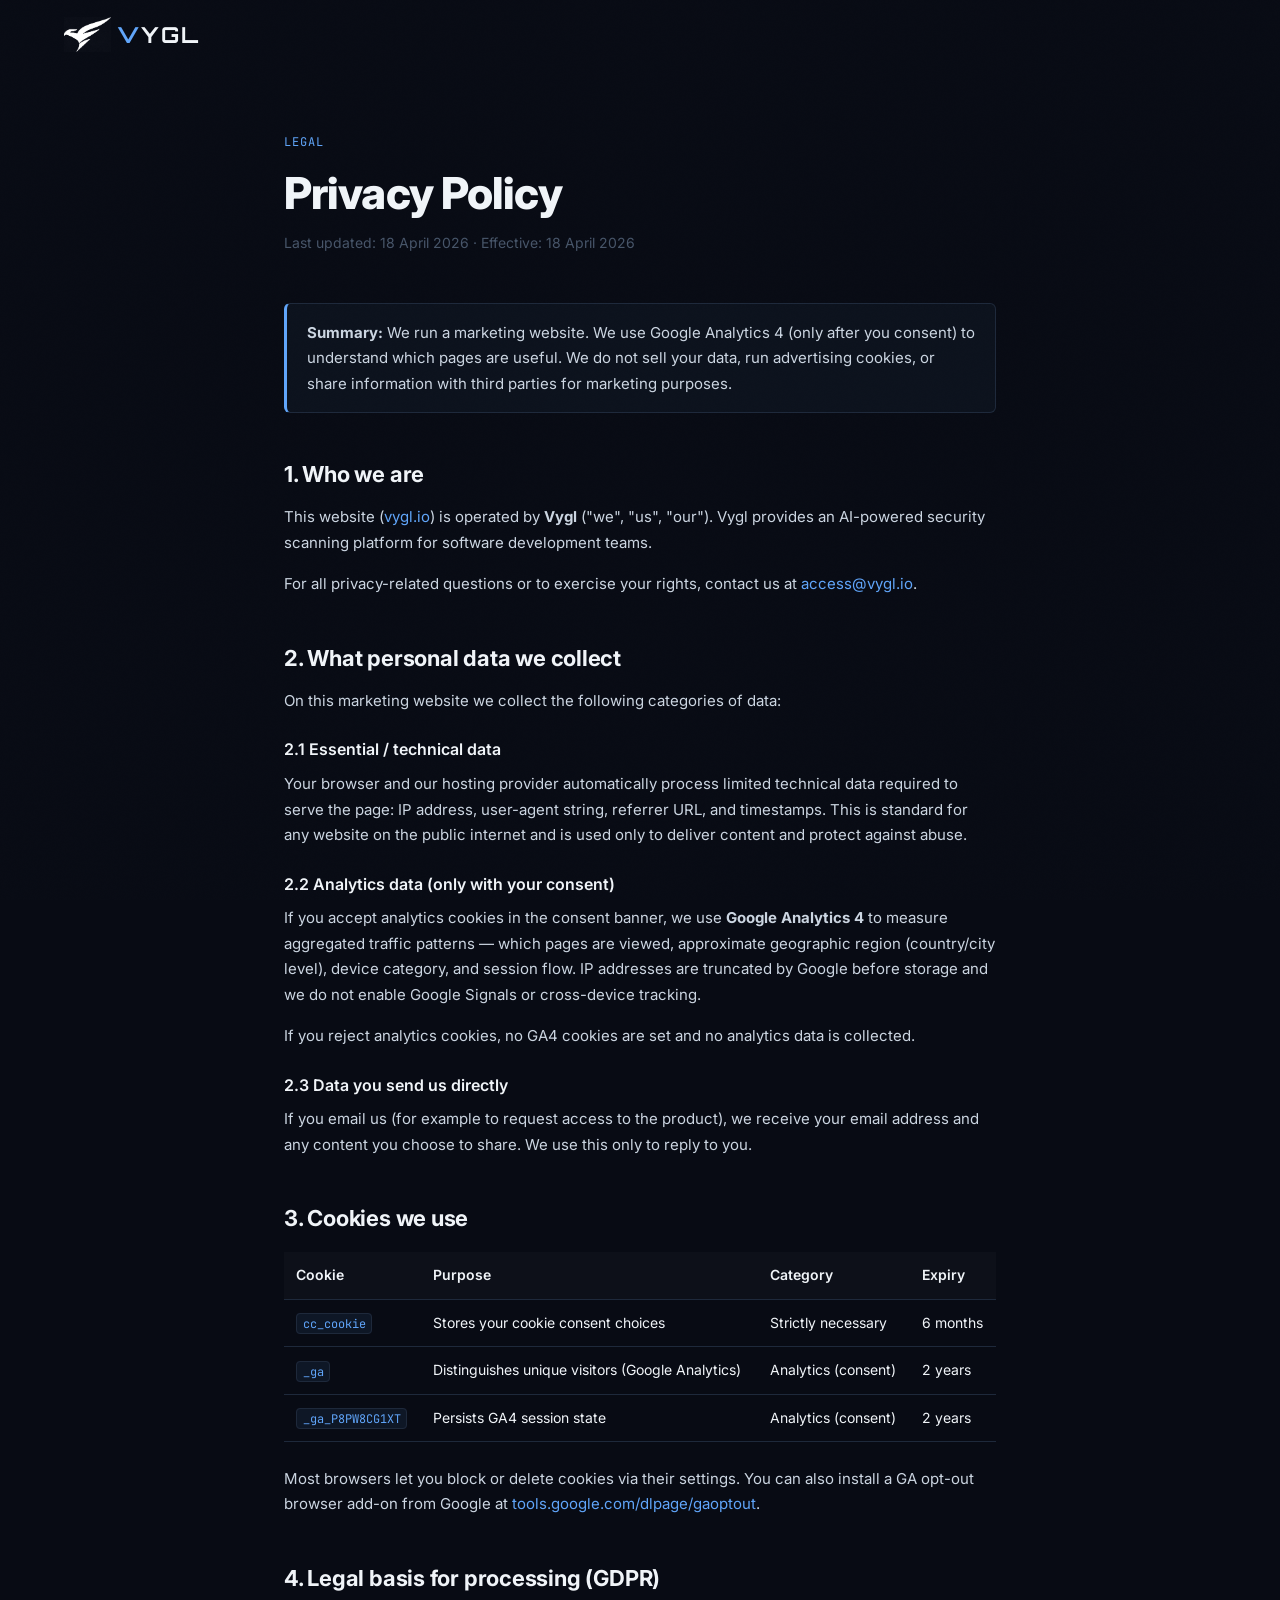
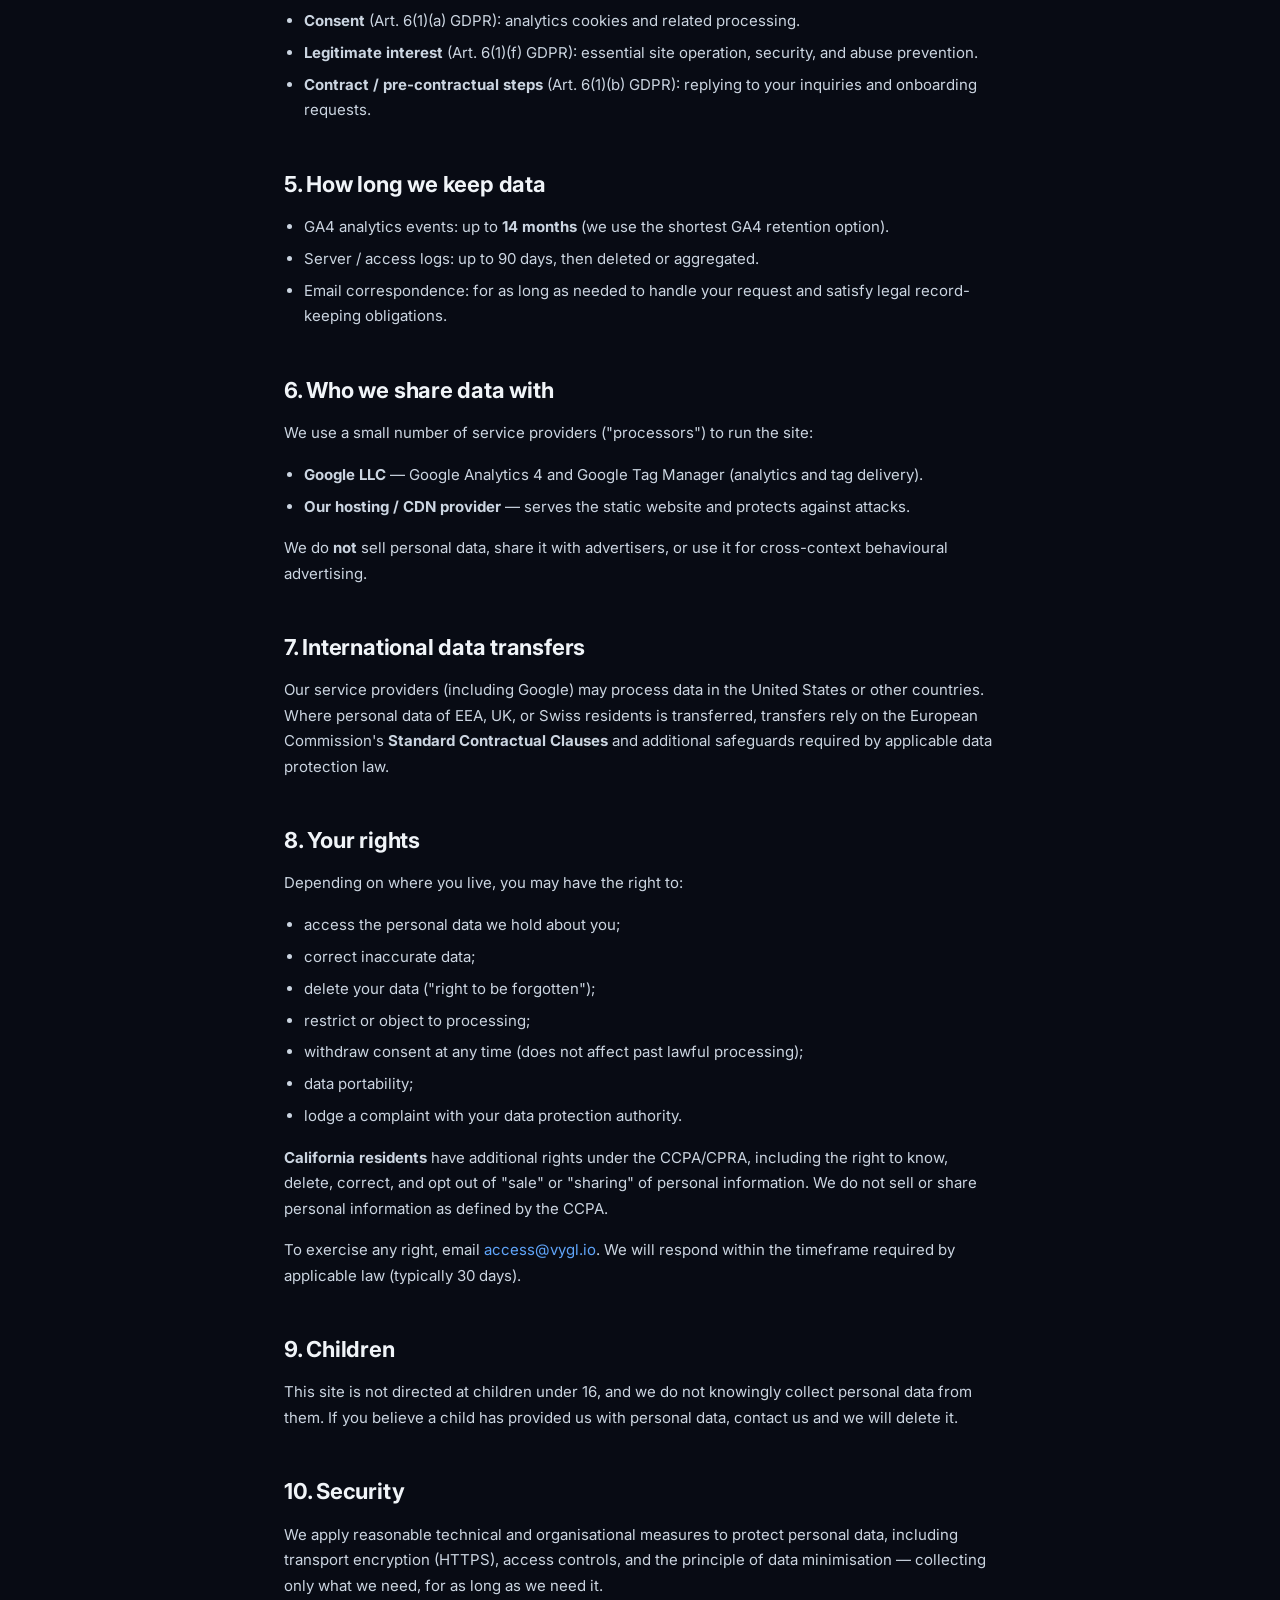
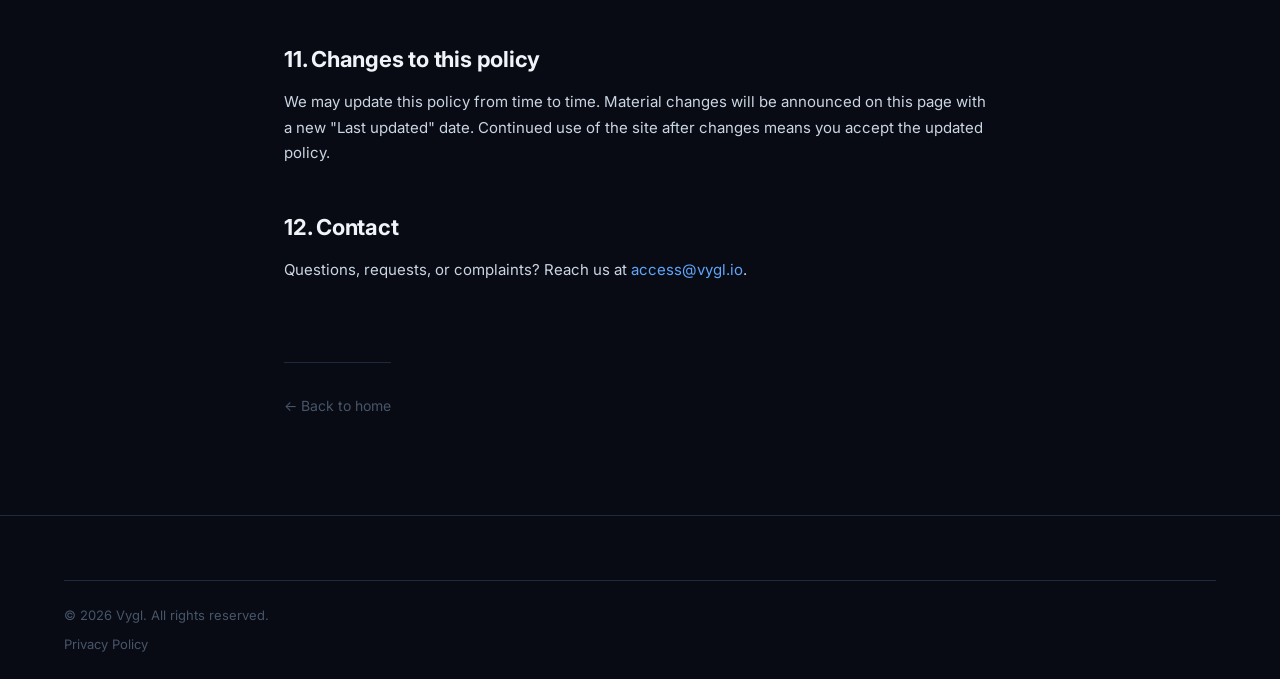
==== commit 70eda59b: "Refresh brand mark and favicons; tighten navbar lockup - Regenerate mark/favicons/logo from clean hi" ====
--- a/privacy.html
+++ b/privacy.html
@@ -29,10 +29,10 @@
   <link rel="preconnect" href="https://fonts.gstatic.com" crossorigin />
   <link href="https://fonts.googleapis.com/css2?family=Inter:wght@400;500;600;700;800&family=Orbitron:wght@500;700;900&family=JetBrains+Mono:wght@400;500&display=swap" rel="stylesheet" />
   <link rel="stylesheet" href="styles.css" />
-  <link rel="icon" type="image/svg+xml" href="favicon.svg" />
-  <link rel="icon" type="image/png" sizes="32x32" href="favicon-32.png" />
-  <link rel="icon" type="image/x-icon" href="favicon.ico" />
-  <link rel="apple-touch-icon" href="apple-touch-icon.png" />
+  <link rel="icon" type="image/svg+xml" href="favicon.svg?v=5" />
+  <link rel="icon" type="image/png" sizes="32x32" href="favicon-32.png?v=5" />
+  <link rel="icon" type="image/x-icon" href="favicon.ico?v=5" />
+  <link rel="apple-touch-icon" href="apple-touch-icon.png?v=5" />
 
   <style>
     .legal-page {
@@ -158,8 +158,8 @@
   <nav class="navbar" id="navbar">
     <div class="nav-inner">
       <a href="/" class="nav-logo">
-        <img src="vygl-mark.png" alt="" aria-hidden="true" class="nav-logo-mark mark-on-light" width="28" height="28" />
-        <img src="vygl-mark-light.png" alt="" aria-hidden="true" class="nav-logo-mark mark-on-dark" width="28" height="28" />
+        <img src="vygl-mark-tight.png" alt="" aria-hidden="true" class="nav-logo-mark mark-on-light" width="1140" height="856" />
+        <img src="vygl-mark-tight-light.png" alt="" aria-hidden="true" class="nav-logo-mark mark-on-dark" width="1140" height="856" />
         <span class="logo-wordmark"><span class="logo-v">V</span><span class="logo-text">YGL</span></span>
       </a>
     </div>
--- a/styles.css
+++ b/styles.css
@@ -154,7 +154,7 @@
   max-width: 1200px;
   margin: 0 auto;
   padding: 0 1.5rem;
-  height: 5rem;
+  height: clamp(4rem, 3.5rem + 1vw, 4.5rem);
   display: flex;
   align-items: center;
   justify-content: space-between;
@@ -163,19 +163,24 @@
 .nav-logo {
   font-family: var(--font-display);
   font-weight: 700;
-  font-size: 1.625rem;
+  font-size: clamp(0.9375rem, 0.65rem + 1.2vw, 1.375rem);
   letter-spacing: 0.08em;
   display: flex;
   align-items: center;
-  gap: 0.625rem;
+  gap: 0.3em;
 }
 
 .nav-logo-mark {
-  width: 3.5rem;
-  height: 3.5rem;
+  height: 1.6em;
+  width: auto;
   flex-shrink: 0;
   user-select: none;
   -webkit-user-drag: none;
+}
+
+/* On small screens, drop the "VYGL" wordmark — the mark already contains the V */
+@media (max-width: 640px) {
+  .navbar .logo-wordmark { display: none; }
 }
 .nav-logo-mark.mark-on-light { display: none; }
 .nav-logo-mark.mark-on-dark { display: block; }
@@ -183,7 +188,7 @@
 [data-theme="light"] .nav-logo-mark.mark-on-dark { display: none; }
 
 .logo-wordmark { display: inline-flex; }
-.logo-v { color: var(--fg); }
+.logo-v { color: var(--accent); }
 .logo-text { color: var(--fg); }
 
 /* Footer brand: stacked lockup, larger mark */
@@ -194,8 +199,8 @@
   font-size: 2rem;
 }
 .footer-brand .nav-logo-mark {
-  width: 5rem;
-  height: 5rem;
+  height: 1.6em;
+  width: auto;
 }
 
 .nav-links {
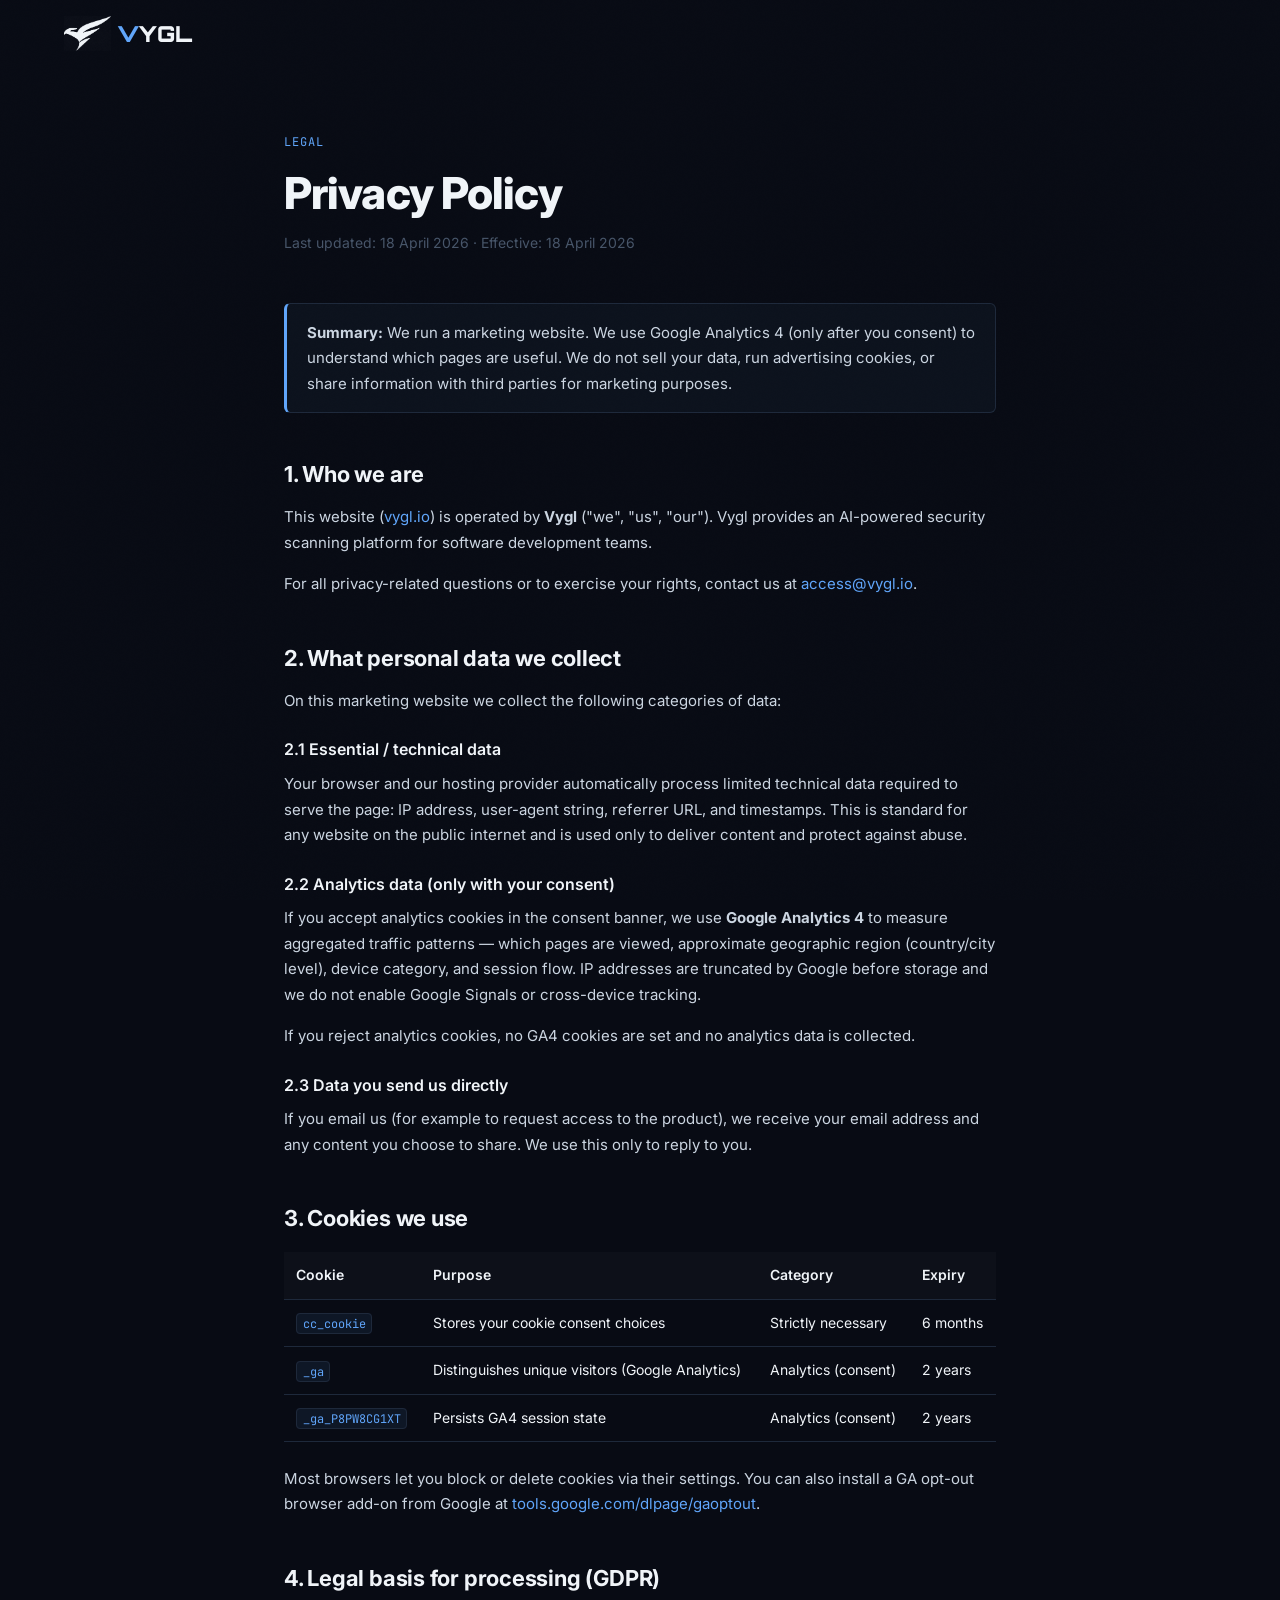
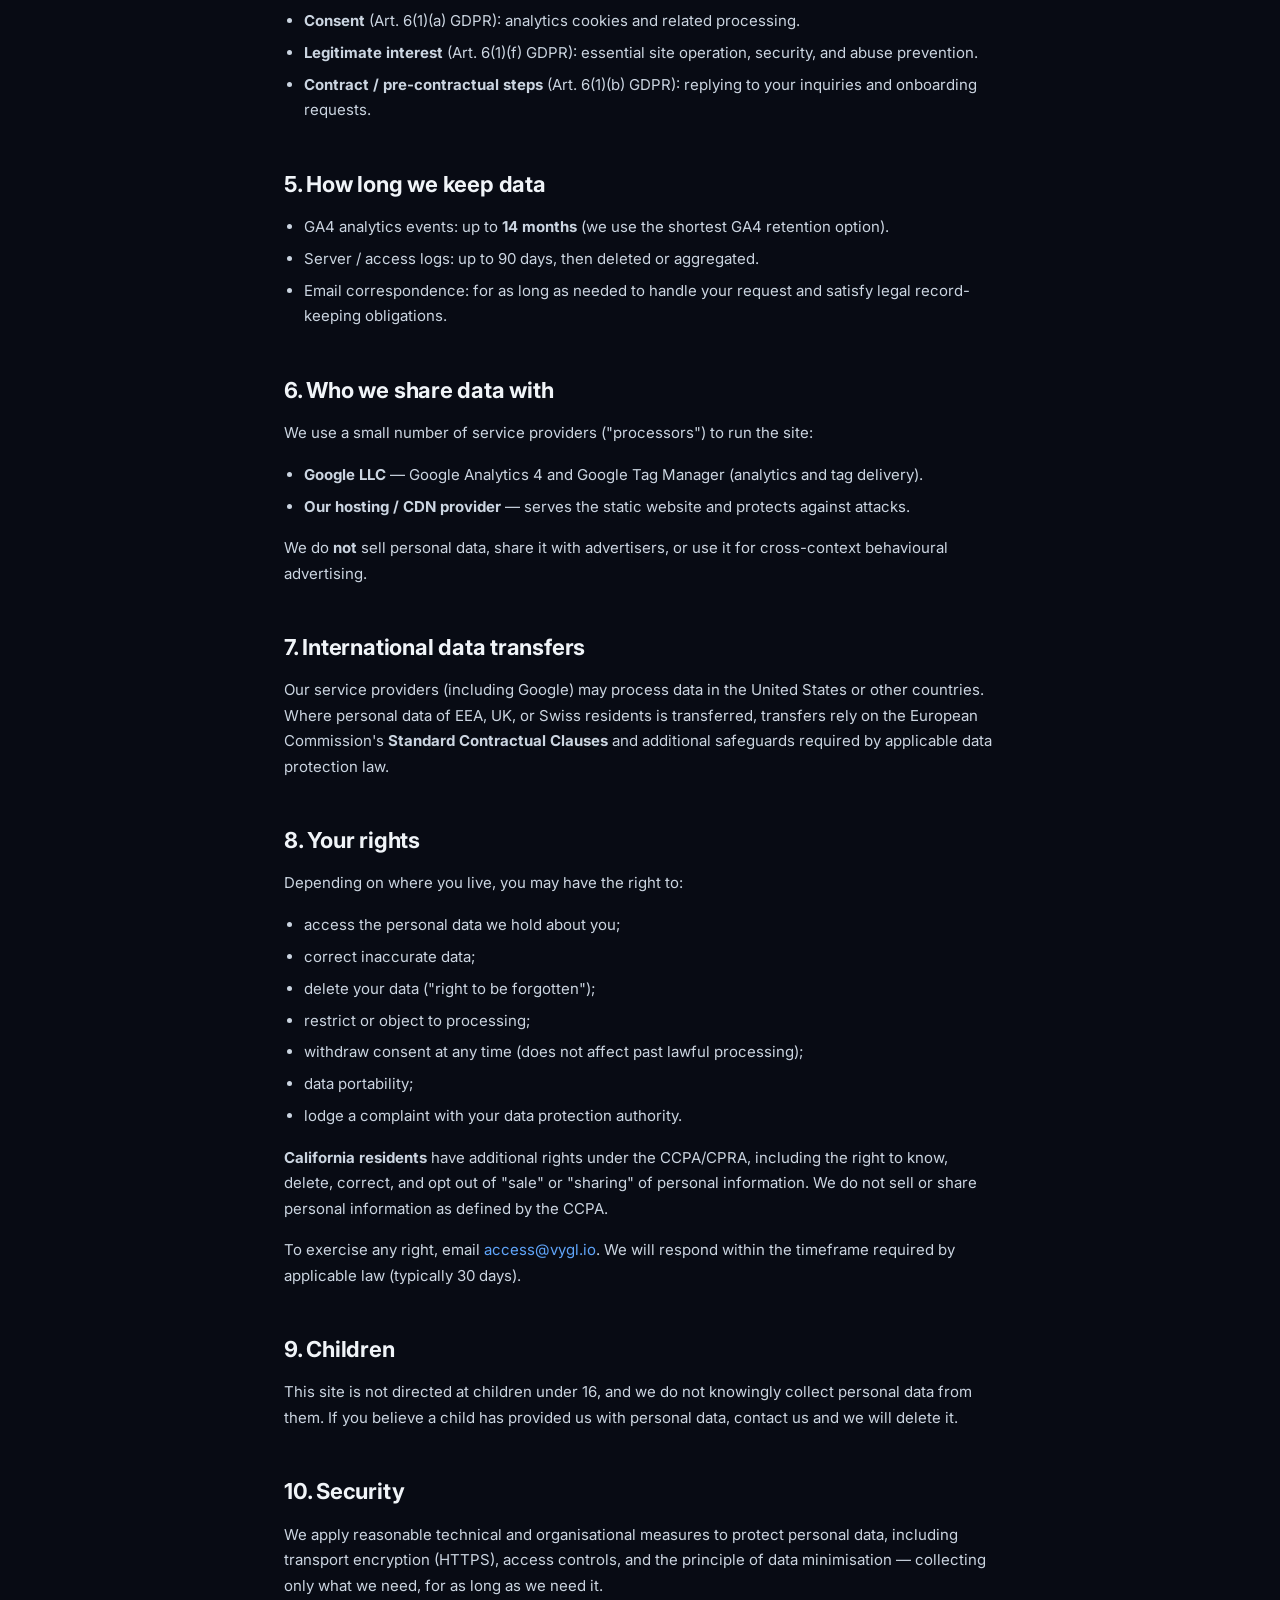
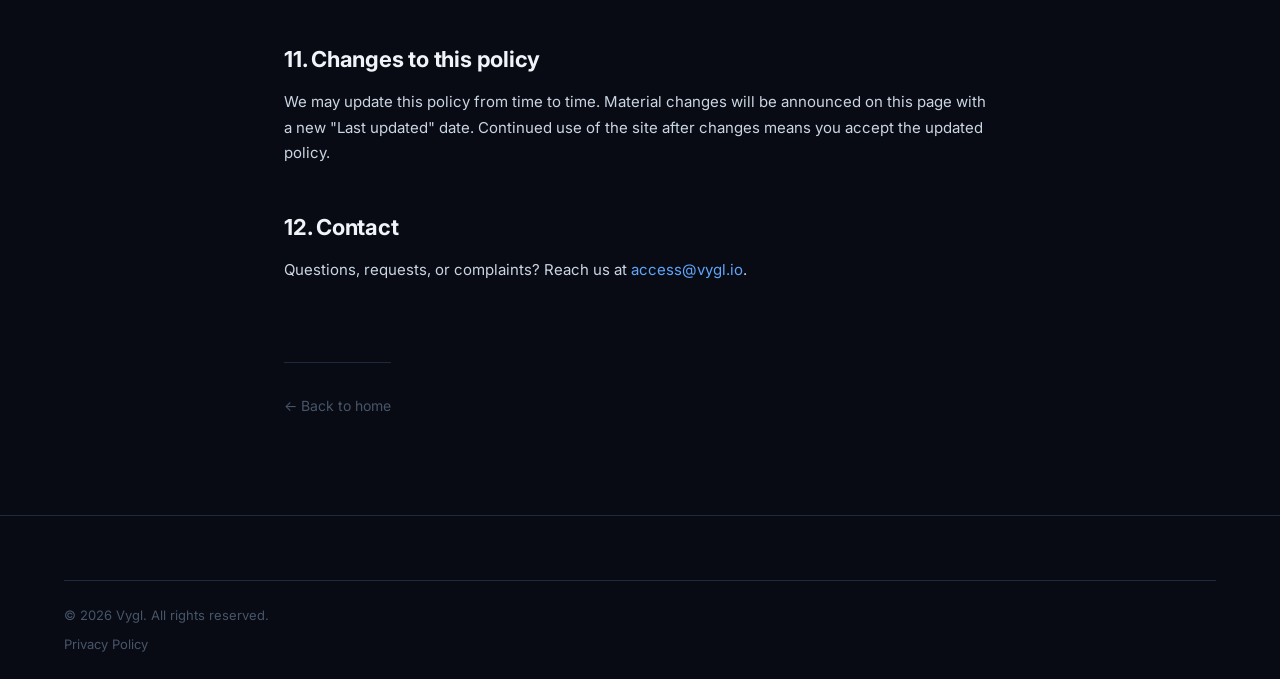
==== commit 5bc01308: "Theme-aware logo lockup, falcon mark in hub, JS-driven favicon swap - Tighten navbar wordmark: Orbit" ====
--- a/privacy.html
+++ b/privacy.html
@@ -29,10 +29,10 @@
   <link rel="preconnect" href="https://fonts.gstatic.com" crossorigin />
   <link href="https://fonts.googleapis.com/css2?family=Inter:wght@400;500;600;700;800&family=Orbitron:wght@500;700;900&family=JetBrains+Mono:wght@400;500&display=swap" rel="stylesheet" />
   <link rel="stylesheet" href="styles.css" />
-  <link rel="icon" type="image/svg+xml" href="favicon.svg?v=5" />
-  <link rel="icon" type="image/png" sizes="32x32" href="favicon-32.png?v=5" />
-  <link rel="icon" type="image/x-icon" href="favicon.ico?v=5" />
-  <link rel="apple-touch-icon" href="apple-touch-icon.png?v=5" />
+  <link rel="icon" type="image/svg+xml" href="favicon.svg?v=7" />
+  <link rel="icon" type="image/png" sizes="32x32" href="favicon-32.png?v=7" />
+  <link rel="icon" type="image/x-icon" href="favicon.ico?v=7" />
+  <link rel="apple-touch-icon" href="apple-touch-icon.png?v=7" />
 
   <style>
     .legal-page {
@@ -158,8 +158,7 @@
   <nav class="navbar" id="navbar">
     <div class="nav-inner">
       <a href="/" class="nav-logo">
-        <img src="vygl-mark-tight.png" alt="" aria-hidden="true" class="nav-logo-mark mark-on-light" width="1140" height="856" />
-        <img src="vygl-mark-tight-light.png" alt="" aria-hidden="true" class="nav-logo-mark mark-on-dark" width="1140" height="856" />
+        <span class="nav-logo-mark" aria-hidden="true"></span>
         <span class="logo-wordmark"><span class="logo-v">V</span><span class="logo-text">YGL</span></span>
       </a>
     </div>
--- a/styles.css
+++ b/styles.css
@@ -51,6 +51,9 @@
   --font-sans: 'Inter', system-ui, -apple-system, sans-serif;
   --font-display: 'Orbitron', sans-serif;
   --font-mono: 'JetBrains Mono', 'Fira Code', monospace;
+  /* Brand logo: shared mask + color (lockup is mark-only, V picks up --logo-color too) */
+  --logo-color: var(--fg);
+  --mark-mask-url: url('[data-uri]');
 }
 
 html {
@@ -162,30 +165,40 @@
 
 .nav-logo {
   font-family: var(--font-display);
-  font-weight: 700;
+  font-weight: 900;
   font-size: clamp(0.9375rem, 0.65rem + 1.2vw, 1.375rem);
-  letter-spacing: 0.08em;
+  letter-spacing: 0;
+  line-height: 1;
   display: flex;
   align-items: center;
   gap: 0.3em;
 }
 
+/* Bird mark — CSS mask so the bird's fill follows --logo-color (the "V" stays --accent) */
 .nav-logo-mark {
+  display: inline-block;
   height: 1.6em;
-  width: auto;
+  width: 2.131em;     /* 1.6 * 1140/856 — keep aspect explicit */
+  background-color: var(--logo-color);
+  -webkit-mask-image: var(--mark-mask-url);
+          mask-image: var(--mark-mask-url);
+  -webkit-mask-size: contain;
+          mask-size: contain;
+  -webkit-mask-repeat: no-repeat;
+          mask-repeat: no-repeat;
+  -webkit-mask-position: center;
+          mask-position: center;
   flex-shrink: 0;
   user-select: none;
   -webkit-user-drag: none;
-}
-
-/* On small screens, drop the "VYGL" wordmark — the mark already contains the V */
+  /* Optical nudge for uppercase alignment */
+  transform: translateY(-0.05em);
+}
+
+/* On small screens, drop the "vygl" wordmark — the mark carries the brand */
 @media (max-width: 640px) {
   .navbar .logo-wordmark { display: none; }
 }
-.nav-logo-mark.mark-on-light { display: none; }
-.nav-logo-mark.mark-on-dark { display: block; }
-[data-theme="light"] .nav-logo-mark.mark-on-light { display: block; }
-[data-theme="light"] .nav-logo-mark.mark-on-dark { display: none; }
 
 .logo-wordmark { display: inline-flex; }
 .logo-v { color: var(--accent); }
@@ -200,7 +213,7 @@
 }
 .footer-brand .nav-logo-mark {
   height: 1.6em;
-  width: auto;
+  width: 2.131em;
 }
 
 .nav-links {
@@ -2579,6 +2592,28 @@
   user-select: none;
 }
 
+/* Hub engine bird mark — same masked approach as the navbar, white + purple glow
+   so it sits naturally on the dark engine core. */
+.ms-hub-engine-mark {
+  position: relative;
+  z-index: 1;
+  display: inline-block;
+  width: 64px;
+  height: 48px;
+  background-color: #ffffff;
+  -webkit-mask-image: var(--mark-mask-url);
+          mask-image: var(--mark-mask-url);
+  -webkit-mask-size: contain;
+          mask-size: contain;
+  -webkit-mask-repeat: no-repeat;
+          mask-repeat: no-repeat;
+  -webkit-mask-position: center;
+          mask-position: center;
+  filter: drop-shadow(0 0 10px rgba(221,214,254,0.45))
+          drop-shadow(0 0 22px rgba(167,139,250,0.25));
+  user-select: none;
+}
+
 .ms-hub-engine-title {
   font-size: 0.9375rem;
   font-weight: 700;
@@ -2820,6 +2855,10 @@
 
   .ms-hub-engine-logo {
     font-size: 1.375rem;
+  }
+  .ms-hub-engine-mark {
+    width: 52px;
+    height: 39px;
   }
 }
 
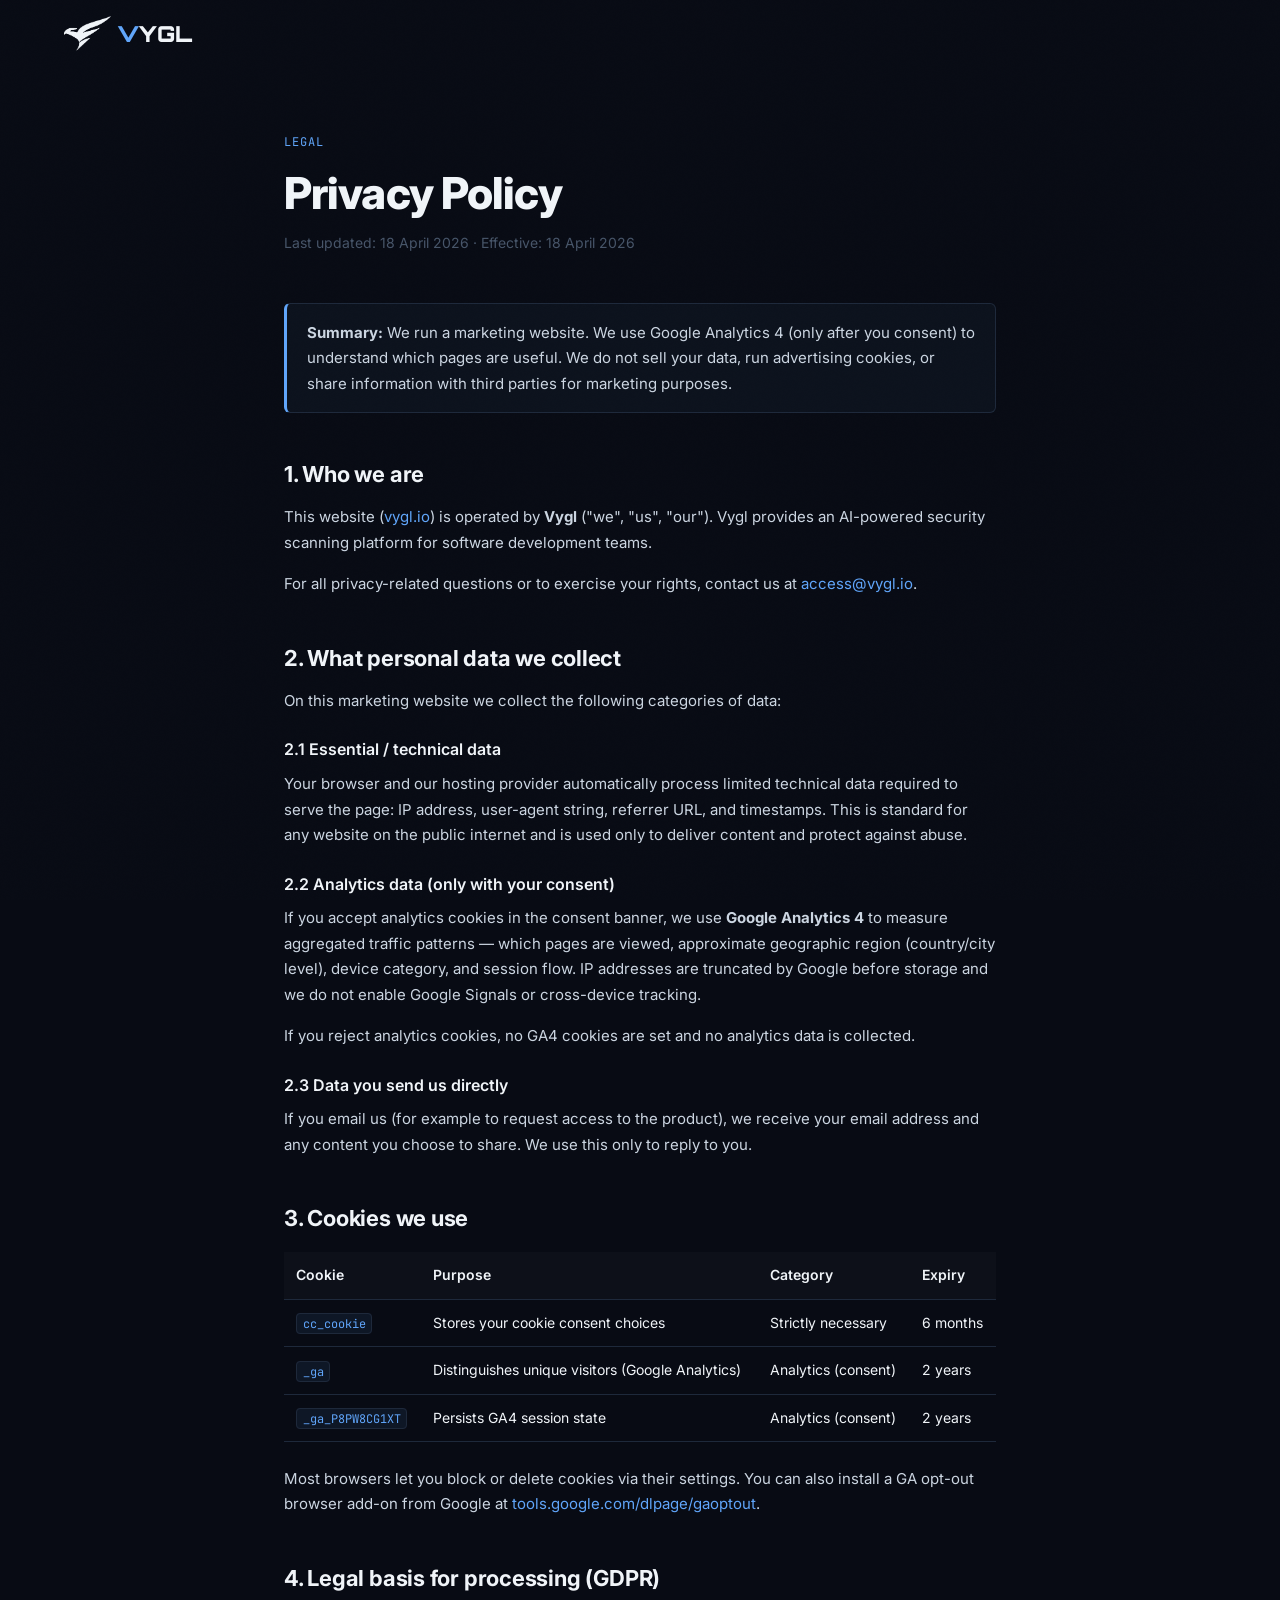
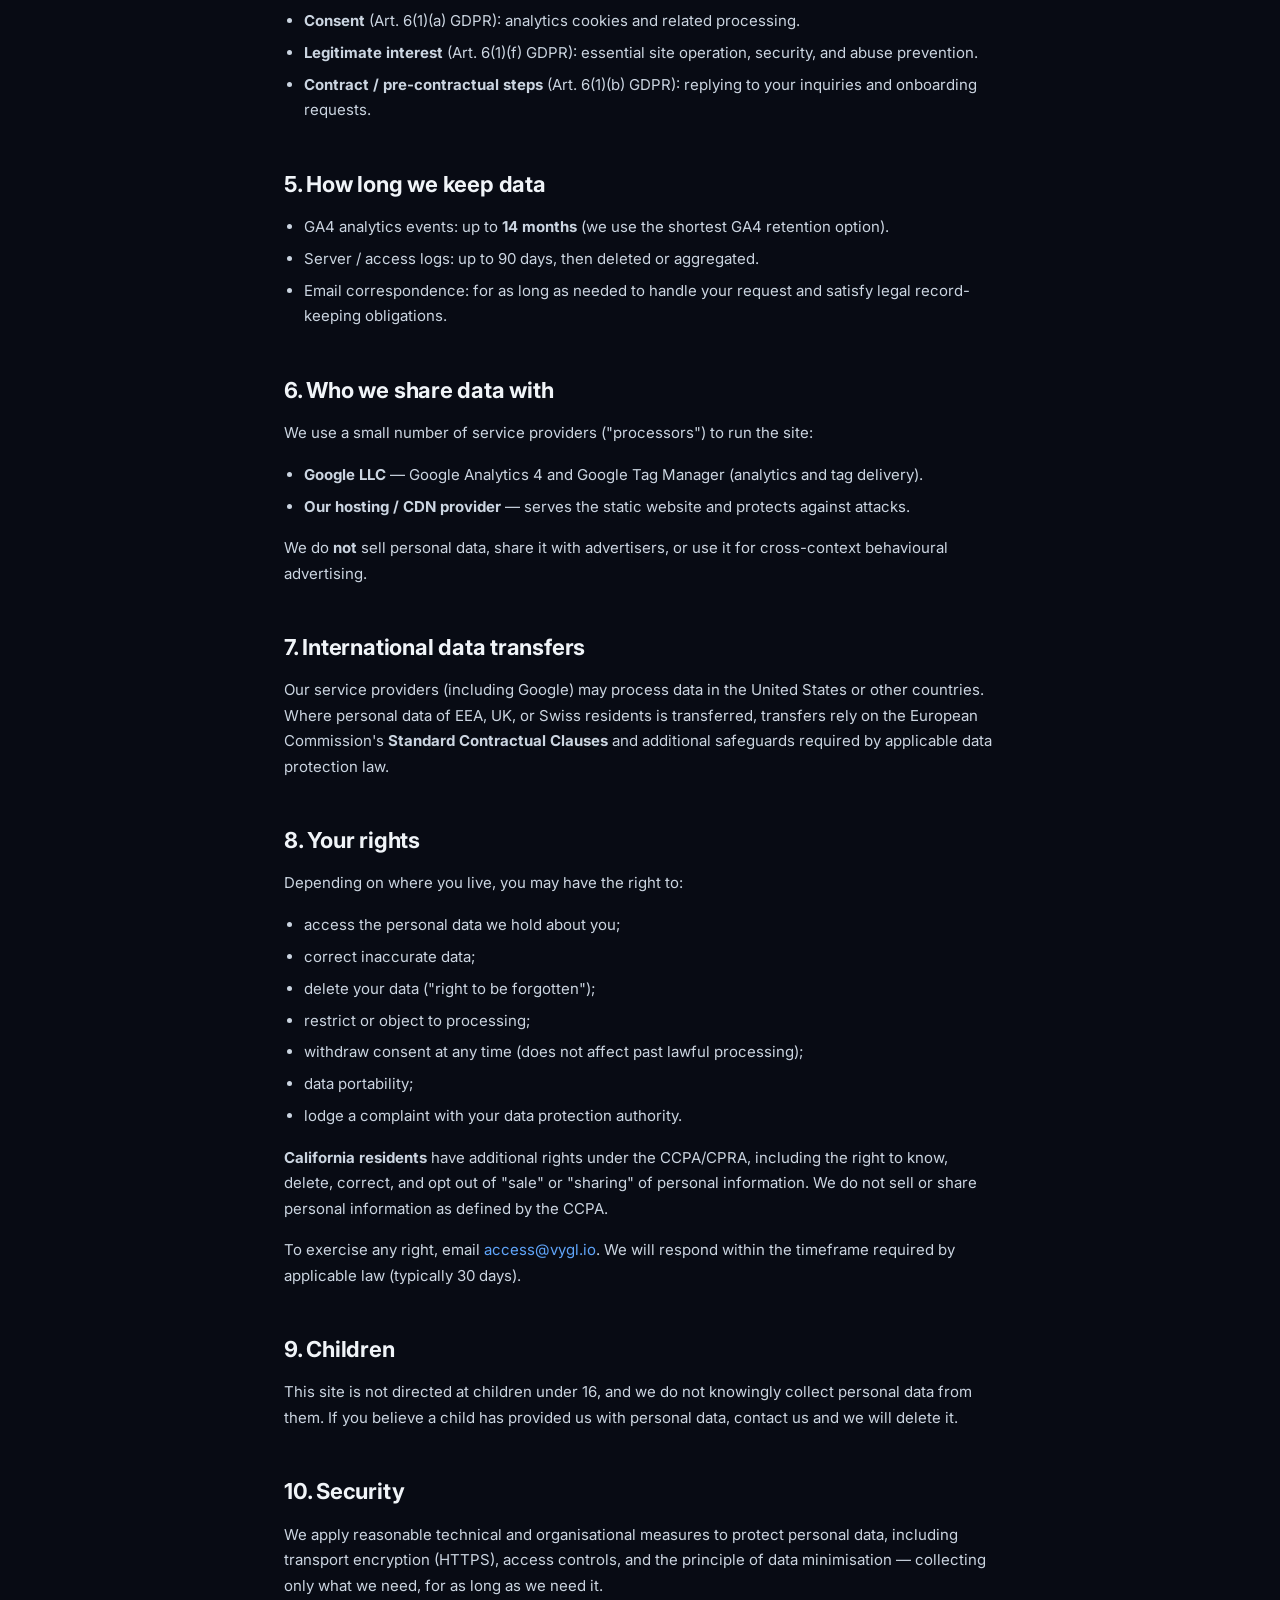
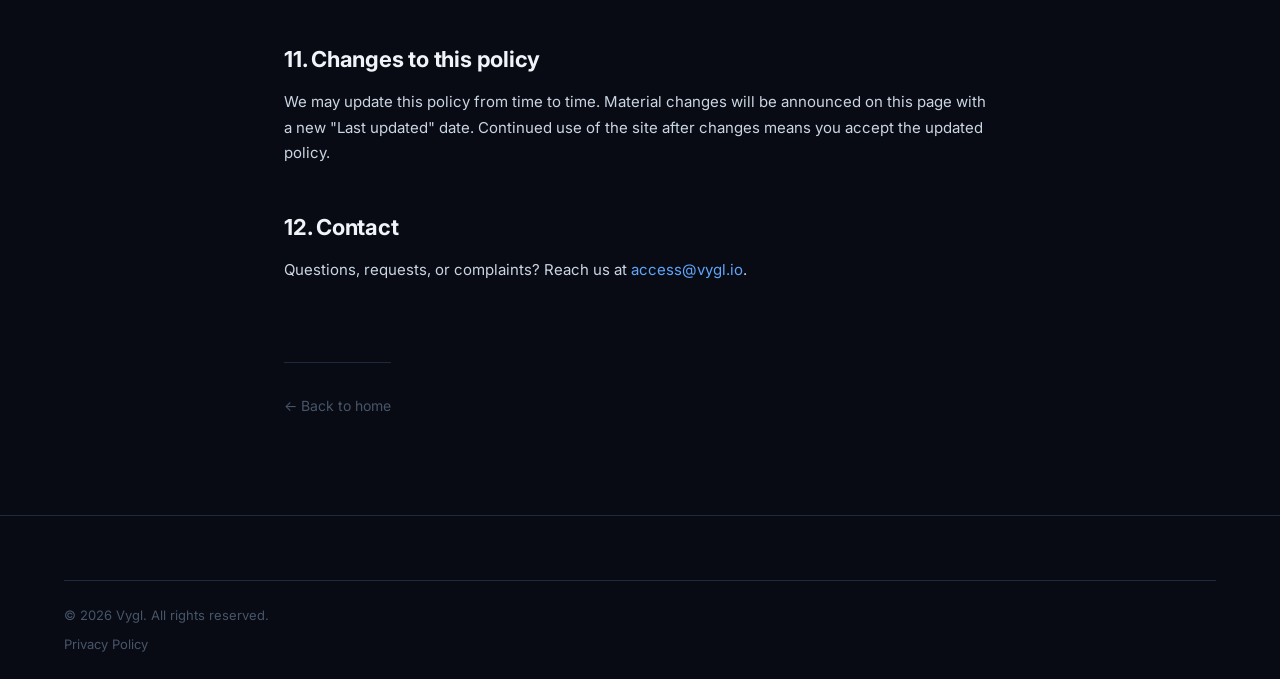
==== commit 172b984b: "SEO: add twitter:image:alt, drop deprecated HowTo schema, refresh sitemap - Add missing twitter:imag" ====
--- a/privacy.html
+++ b/privacy.html
@@ -22,6 +22,18 @@
   <meta property="og:title" content="Privacy Policy — Vygl" />
   <meta property="og:description" content="How Vygl handles your personal data, cookies, and privacy rights." />
   <meta property="og:image" content="https://vygl.io/og-image.png" />
+  <meta property="og:image:width" content="1200" />
+  <meta property="og:image:height" content="630" />
+  <meta property="og:image:alt" content="Vygl — AI-native ASPM" />
+  <meta property="og:site_name" content="Vygl" />
+  <meta property="og:locale" content="en_US" />
+
+  <!-- Twitter Card -->
+  <meta name="twitter:card" content="summary_large_image" />
+  <meta name="twitter:title" content="Privacy Policy — Vygl" />
+  <meta name="twitter:description" content="How Vygl handles your personal data, cookies, and privacy rights." />
+  <meta name="twitter:image" content="https://vygl.io/og-image.png" />
+  <meta name="twitter:image:alt" content="Vygl — AI-native ASPM" />
 
   <meta name="theme-color" content="#080b14" />
 
--- a/styles.css
+++ b/styles.css
@@ -32,19 +32,19 @@
   --border-hover: #334155;
   --accent: #60a5fa;
   --accent-hover: #93bbfd;
-  --purple: #a78bfa;
-  --purple-bg: rgba(167, 139, 250, 0.1);
+  --purple: #60a5fa;
+  --purple-bg: rgba(96, 165, 250, 0.1);
   --blue: #60a5fa;
   --blue-bg: rgba(96, 165, 250, 0.1);
   --red: #f87171;
   --red-bg: rgba(248, 113, 113, 0.1);
   --emerald: #34d399;
   --emerald-bg: rgba(52, 211, 153, 0.1);
-  --violet: #c084fc;
-  --violet-bg: rgba(192, 132, 252, 0.1);
-  --orange: #fb923c;
-  --yellow: #facc15;
-  --cyan: #22d3ee;
+  --violet: #60a5fa;
+  --violet-bg: rgba(96, 165, 250, 0.1);
+  --orange: #94a3b8;
+  --yellow: #94a3b8;
+  --cyan: #60a5fa;
   --radius: 12px;
   --radius-sm: 8px;
   --radius-xs: 6px;
@@ -53,7 +53,7 @@
   --font-mono: 'JetBrains Mono', 'Fira Code', monospace;
   /* Brand logo: shared mask + color (lockup is mark-only, V picks up --logo-color too) */
   --logo-color: var(--fg);
-  --mark-mask-url: url('[data-uri]');
+  --mark-mask-url: url('[data-uri]');
 }
 
 html {
@@ -99,14 +99,16 @@
 }
 
 .btn-primary {
-  background: linear-gradient(135deg, #3b82f6 0%, #2563eb 100%);
-  color: #fff;
-  border-color: rgba(96, 165, 250, 0.3);
-  box-shadow: 0 0 20px rgba(59, 130, 246, 0.15), inset 0 1px 0 rgba(255,255,255,0.1);
+  background: var(--fg);
+  color: var(--bg);
+  border-color: transparent;
+  border-radius: 100px;
+  box-shadow: 0 8px 24px rgba(96,165,250,0.12);
 }
 .btn-primary:hover {
-  background: linear-gradient(135deg, #60a5fa 0%, #3b82f6 100%);
-  box-shadow: 0 0 30px rgba(59, 130, 246, 0.25), inset 0 1px 0 rgba(255,255,255,0.1);
+  background: var(--fg);
+  color: var(--bg);
+  box-shadow: 0 12px 36px rgba(96,165,250,0.22);
   transform: translateY(-1px);
 }
 
@@ -462,51 +464,6 @@
   font-size: 0.9375rem;
 }
 
-/* ─── Hero ─── */
-.hero {
-  position: relative;
-  min-height: 100vh;
-  display: flex;
-  align-items: center;
-  overflow: hidden;
-  padding: 6rem 0 4rem;
-}
-
-.hero-bg-grid {
-  position: absolute;
-  inset: 0;
-  background-image: radial-gradient(circle, var(--fg-faint) 1px, transparent 1px);
-  background-size: 28px 28px;
-  opacity: 0.25;
-  mask-image: radial-gradient(ellipse 80% 70% at 50% 40%, black 40%, transparent 75%);
-  -webkit-mask-image: radial-gradient(ellipse 70% 60% at 50% 40%, black 30%, transparent 70%);
-}
-
-.hero-glow {
-  position: absolute;
-  border-radius: 50%;
-  filter: blur(100px);
-  pointer-events: none;
-}
-
-.hero-glow-1 {
-  width: 600px;
-  height: 600px;
-  background: rgba(59, 130, 246, 0.08);
-  top: -10%;
-  right: -5%;
-  animation: glow-drift 8s ease-in-out infinite;
-}
-
-.hero-glow-2 {
-  width: 400px;
-  height: 400px;
-  background: rgba(167, 139, 250, 0.06);
-  bottom: 10%;
-  left: -5%;
-  animation: glow-drift 10s ease-in-out infinite reverse;
-}
-
 @keyframes glow-drift {
   0%, 100% { transform: translate(0, 0); }
   50% { transform: translate(20px, -20px); }
@@ -567,7 +524,7 @@
   box-shadow:
     150px 30px 0 0 rgba(96,165,250,0.25),
     350px -20px 0 0 rgba(96,165,250,0.2),
-    550px 50px 0 0 rgba(167,139,250,0.2),
+    550px 50px 0 0 rgba(96,165,250,0.2),
     750px -10px 0 0 rgba(96,165,250,0.15);
 }
 
@@ -577,9 +534,9 @@
   background: var(--purple);
   animation-delay: 3s;
   box-shadow:
-    -120px 20px 0 0 rgba(167,139,250,0.2),
+    -120px 20px 0 0 rgba(96,165,250,0.2),
     -320px -40px 0 0 rgba(96,165,250,0.25),
-    -520px 30px 0 0 rgba(167,139,250,0.15),
+    -520px 30px 0 0 rgba(96,165,250,0.15),
     -100px -100px 0 0 rgba(96,165,250,0.2);
 }
 
@@ -591,9 +548,9 @@
   animation-delay: 1s;
   box-shadow:
     180px 25px 0 0 rgba(52,211,153,0.2),
-    400px -15px 0 0 rgba(34,211,233,0.2),
+    400px -15px 0 0 rgba(96,165,250,0.2),
     620px 40px 0 0 rgba(52,211,153,0.15),
-    840px -25px 0 0 rgba(34,211,233,0.18);
+    840px -25px 0 0 rgba(96,165,250,0.18);
 }
 
 .particles-emerald::after {
@@ -602,436 +559,14 @@
   background: var(--cyan);
   animation-delay: 4s;
   box-shadow:
-    -150px 15px 0 0 rgba(34,211,233,0.2),
+    -150px 15px 0 0 rgba(96,165,250,0.2),
     -370px -35px 0 0 rgba(52,211,153,0.2),
-    -80px -90px 0 0 rgba(34,211,233,0.15);
+    -80px -90px 0 0 rgba(96,165,250,0.15);
 }
 
 [data-theme="light"] .section-grid { opacity: 0.1; }
 [data-theme="light"] .section-particles { opacity: 0; }
 
-.hero-inner {
-  position: relative;
-  max-width: 1400px;
-  margin: 0 auto;
-  padding: 0 2rem;
-  display: flex;
-  flex-direction: column;
-  align-items: center;
-  gap: 3.5rem;
-}
-
-.hero-content {
-  text-align: center;
-  max-width: 800px;
-}
-
-.hero-subtitle {
-  margin-left: auto;
-  margin-right: auto;
-}
-
-.hero-cta {
-  justify-content: center;
-}
-
-.hero-demo {
-  width: 100%;
-}
-
-
-.hero-badge {
-  display: inline-flex;
-  align-items: center;
-  gap: 0.5rem;
-  padding: 0.375rem 1rem;
-  border-radius: 100px;
-  border: 1px solid var(--border);
-  background: rgba(255,255,255,0.03);
-  font-size: 0.8125rem;
-  font-weight: 500;
-  color: var(--fg-muted);
-  margin-bottom: 1.5rem;
-}
-
-.hero-badge svg { color: var(--accent); }
-
-.hero-title {
-  font-family: var(--font-display);
-  font-weight: 800;
-  font-size: clamp(2.5rem, 5vw, 3.75rem);
-  line-height: 1.1;
-  letter-spacing: -0.01em;
-  margin-bottom: 1.5rem;
-}
-
-.hero-accent {
-  background: linear-gradient(135deg, #60a5fa 0%, #a78bfa 50%, #34d399 100%);
-  -webkit-background-clip: text;
-  -webkit-text-fill-color: transparent;
-  background-clip: text;
-}
-
-.hero-subtitle {
-  font-size: 1.125rem;
-  color: var(--fg-muted);
-  line-height: 1.7;
-  max-width: 700px;
-  margin-bottom: 2rem;
-}
-
-.hero-cta {
-  display: flex;
-  gap: 1rem;
-  flex-wrap: wrap;
-  margin-bottom: 1.5rem;
-}
-
-.hero-trust {
-  font-size: 0.8125rem;
-  color: var(--fg-faint);
-}
-
-.hero-editor {
-  width: 680px;
-  border-radius: var(--radius);
-  border: 1px solid var(--border);
-  overflow: hidden;
-  display: flex;
-  flex-direction: column;
-  box-shadow:
-    0 4px 6px rgba(0,0,0,0.2),
-    0 24px 80px rgba(0,0,0,0.45),
-    0 0 60px rgba(59, 130, 246, 0.06);
-}
-
-.editor-chrome {
-  display: flex;
-  align-items: center;
-  gap: 1rem;
-  padding: 0.625rem 1rem;
-  background: #0d1120;
-  border-bottom: 1px solid var(--border);
-}
-
-.editor-dots {
-  display: flex;
-  gap: 6px;
-}
-
-.editor-tabs {
-  display: flex;
-  gap: 0;
-}
-
-.editor-tab {
-  font-family: var(--font-mono);
-  font-size: 0.6875rem;
-  padding: 0.25rem 0.875rem;
-  color: var(--fg-faint);
-  border: none;
-  border-right: 1px solid var(--border);
-  background: transparent;
-  cursor: pointer;
-  transition: color 0.2s, background 0.2s;
-}
-
-.editor-tab:hover {
-  color: var(--fg-muted);
-}
-
-.editor-tab.active {
-  color: var(--fg-muted);
-  background: rgba(255,255,255,0.03);
-}
-
-/* Tab nudge animation */
-.editor-tab.tab-nudge {
-  animation: tab-nudge 2s ease-in-out infinite;
-}
-
-@keyframes tab-nudge {
-  0%, 100% { color: var(--fg-faint); background: transparent; }
-  50% { color: var(--accent); background: rgba(96, 165, 250, 0.08); }
-}
-
-/* Editor panels */
-.editor-panel {
-  display: none;
-}
-
-.editor-panel.active {
-  display: block;
-}
-
-.editor-body {
-  position: relative;
-  background: #080b14;
-  padding: 0.75rem 0;
-  font-family: var(--font-mono);
-  font-size: 0.8125rem;
-  line-height: 1.75;
-  height: 320px;
-  overflow: hidden;
-}
-
-.editor-lines {
-  position: relative;
-  z-index: 1;
-}
-
-.code-line {
-  padding: 0 1rem 0 0;
-  white-space: pre;
-  border-left: 3px solid transparent;
-  transition: background 0.3s ease;
-}
-
-.ln {
-  display: inline-block;
-  width: 3rem;
-  text-align: right;
-  padding-right: 1rem;
-  color: var(--fg-faint);
-  user-select: none;
-  opacity: 0.5;
-}
-
-.flagged-line {
-  background: rgba(248, 113, 113, 0.04);
-}
-
-.flagged-line.sast-flag {
-  border-left-color: rgba(167, 139, 250, 0.6);
-  background: rgba(167, 139, 250, 0.04);
-}
-
-.flagged-line.secrets-flag {
-  border-left-color: rgba(248, 113, 113, 0.6);
-  background: rgba(248, 113, 113, 0.04);
-}
-
-.flagged-line.sca-flag {
-  border-left-color: rgba(96, 165, 250, 0.6);
-  background: rgba(96, 165, 250, 0.04);
-}
-
-.flagged-line.sca-flag-med {
-  border-left-color: rgba(250, 204, 21, 0.5);
-  background: rgba(250, 204, 21, 0.03);
-}
-
-.flagged-line.iac-flag {
-  border-left-color: rgba(52, 211, 153, 0.6);
-  background: rgba(52, 211, 153, 0.04);
-}
-
-/* Scan sweep line */
-.editor-scan-line {
-  position: absolute;
-  left: 0;
-  right: 0;
-  height: 2px;
-  background: linear-gradient(90deg, transparent 0%, var(--accent) 30%, var(--accent) 70%, transparent 100%);
-  opacity: 0;
-  z-index: 2;
-  animation: code-scan 4s ease-in-out infinite;
-  box-shadow: 0 0 12px rgba(96, 165, 250, 0.4), 0 0 4px rgba(96, 165, 250, 0.6);
-}
-
-@keyframes code-scan {
-  0% { top: 0%; opacity: 0; }
-  5% { opacity: 0.8; }
-  85% { opacity: 0.8; }
-  100% { top: 100%; opacity: 0; }
-}
-
-/* Findings panel — styles defined below with scan-demo-layout */
-
-/* Staggered appear animation */
-.anim-tag {
-  opacity: 0;
-  animation: tag-appear 0.35s ease-out forwards;
-}
-
-.anim-d1 { animation-delay: 0.6s; }
-.anim-d2 { animation-delay: 1s; }
-.anim-d3 { animation-delay: 1.4s; }
-
-@keyframes tag-appear {
-  from { opacity: 0; transform: translateY(6px); }
-  to   { opacity: 1; transform: translateY(0); }
-}
-
-/* Re-trigger animations on tab switch */
-.findings-panel-inner:not(.active) .anim-tag {
-  animation: none;
-  opacity: 0;
-}
-
-.findings-panel-inner.active .anim-tag {
-  animation: tag-appear 0.35s ease-out forwards;
-}
-
-/* Editor status bar */
-.editor-status {
-  display: flex;
-  align-items: center;
-  justify-content: space-between;
-  padding: 0.4rem 1rem;
-  background: #0d1120;
-  border-top: 1px solid var(--border);
-  font-family: var(--font-mono);
-  font-size: 0.625rem;
-}
-
-.status-left {
-  display: flex;
-  align-items: center;
-  gap: 0.5rem;
-  color: var(--fg-muted);
-}
-
-.status-scan-indicator {
-  width: 6px;
-  height: 6px;
-  border-radius: 50%;
-  background: var(--emerald);
-  animation: status-blink 1.5s ease-in-out infinite;
-}
-
-@keyframes status-blink {
-  0%, 100% { opacity: 1; }
-  50% { opacity: 0.3; }
-}
-
-.status-right {
-  display: flex;
-  gap: 0.375rem;
-}
-
-.status-tag {
-  padding: 0.1rem 0.4rem;
-  border-radius: 3px;
-  font-weight: 600;
-  letter-spacing: 0.04em;
-  font-size: 0.5625rem;
-}
-
-.status-tag-purple { color: var(--purple); background: var(--purple-bg); }
-.status-tag-blue { color: var(--blue); background: var(--blue-bg); }
-.status-tag-red { color: var(--red); background: var(--red-bg); }
-.status-tag-emerald { color: var(--emerald); background: var(--emerald-bg); }
-
-/* Hero demo area */
-.hero-demo {
-  min-width: 0;
-}
-
-.scan-demo-layout {
-  position: relative;
-  display: flex;
-  gap: 1.75rem;
-  align-items: flex-start;
-}
-
-.scan-demo-layout .hero-editor {
-  flex-shrink: 0;
-}
-
-.scan-demo-layout .findings-panel {
-  position: relative;
-  flex: 1;
-  min-width: 340px;
-}
-
-.findings-panel-inner:not(.active) {
-  display: none;
-}
-
-.findings-panel-inner {
-  position: relative;
-}
-
-.findings-panel-inner.active {
-  display: block;
-}
-
-/* Finding rows — absolutely positioned to align with code lines */
-.fp-row {
-  position: absolute;
-  left: 1.75rem;
-  right: 0;
-  display: flex;
-  align-items: center;
-  gap: 0.5rem;
-  padding: 0.375rem 0.625rem;
-  border-radius: var(--radius-xs);
-  border: 1px solid var(--border);
-  background: var(--bg-elevated);
-  font-family: var(--font-mono);
-  font-size: 0.75rem;
-}
-
-/* Gradient connector from editor to finding */
-.fp-row::before {
-  content: '';
-  position: absolute;
-  right: 100%;
-  top: 50%;
-  width: 1.75rem;
-  height: 1px;
-  background: linear-gradient(90deg, transparent, var(--border-hover));
-}
-
-.fp-dot {
-  width: 5px;
-  height: 5px;
-  border-radius: 50%;
-  flex-shrink: 0;
-}
-
-.fp-dot-red    { background: var(--red); box-shadow: 0 0 6px rgba(248,113,113,0.4); }
-.fp-dot-purple { background: var(--purple); box-shadow: 0 0 6px rgba(167,139,250,0.4); }
-.fp-dot-emerald{ background: var(--emerald); box-shadow: 0 0 6px rgba(52,211,153,0.4); }
-.fp-dot-yellow { background: var(--yellow); box-shadow: 0 0 6px rgba(250,204,21,0.4); }
-
-.fp-class {
-  font-size: 0.5625rem;
-  font-weight: 700;
-  letter-spacing: 0.05em;
-  paddin